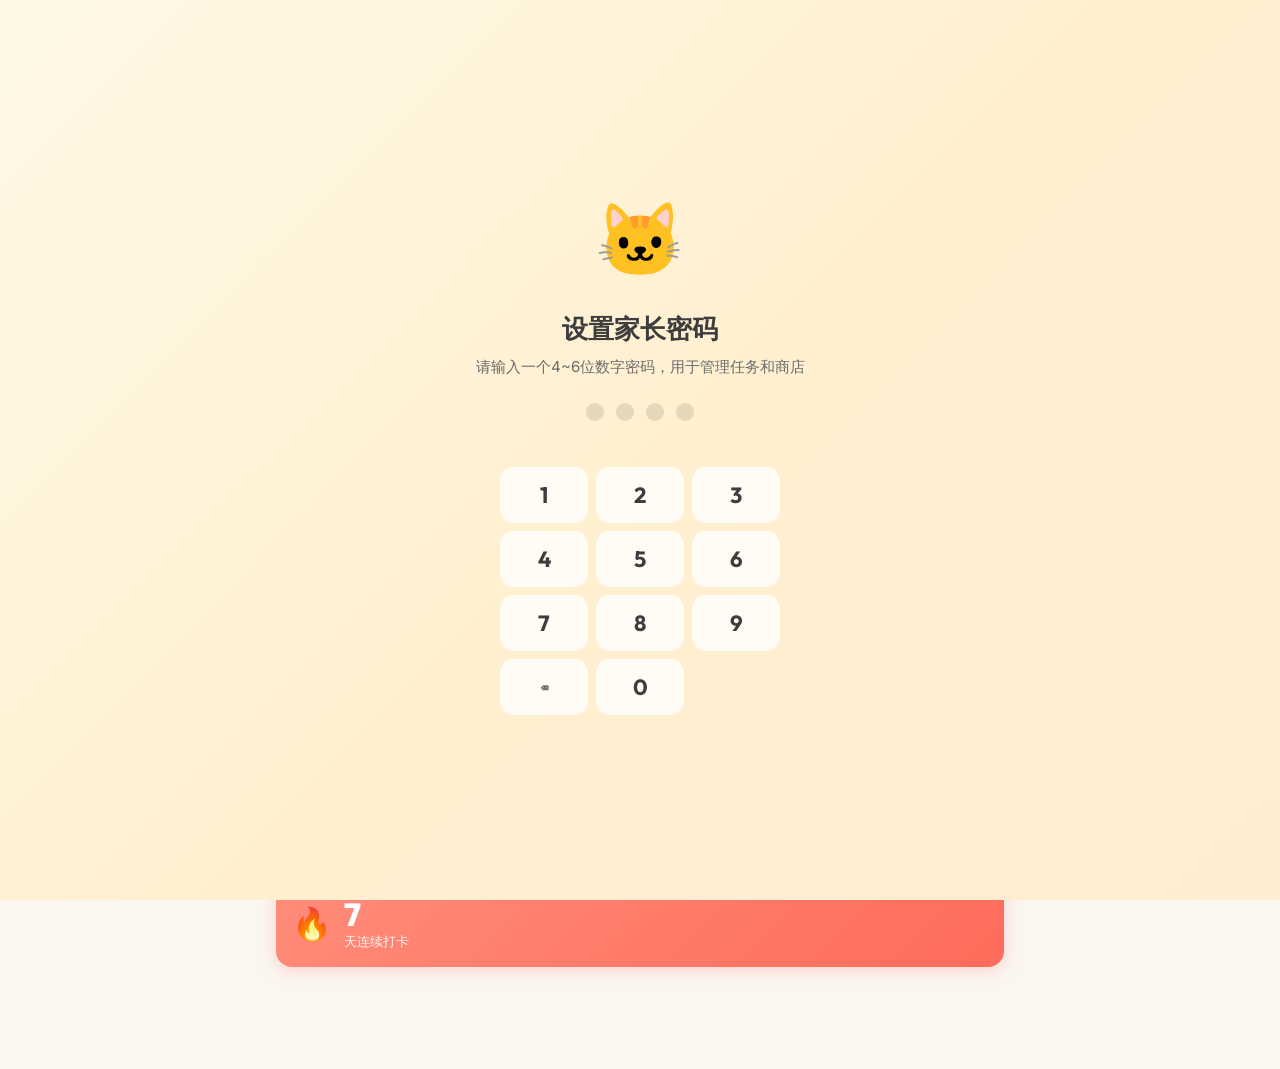
==== index.html @ 5268c083 "fix: toast hide via opacity/visibility + bump v2.1.1 + remove achievements section" ====
<!DOCTYPE html>
<html lang="zh-CN">
<head>
  <meta charset="UTF-8">
  <meta name="viewport" content="width=device-width, initial-scale=1.0, maximum-scale=1.0, user-scalable=no, viewport-fit=cover">
  <meta name="apple-mobile-web-app-capable" content="yes">
  <meta name="apple-mobile-web-app-status-bar-style" content="black-translucent">
  <meta name="apple-mobile-web-app-title" content="小宠打卡">
  <meta name="theme-color" content="#FFC857">
  <meta name="description" content="小朋友的电子宠物打卡养成APP">

  <!-- PWA -->
  <link rel="manifest" href="manifest.json">
  <link rel="apple-touch-icon" href="icon.svg">

  <!-- Fonts -->
  <link rel="preconnect" href="https://fonts.googleapis.com">
  <link href="https://fonts.googleapis.com/css2?family=Inter:wght@400;500;600;700&family=Outfit:wght@600;700;800&display=swap" rel="stylesheet">

  <link rel="stylesheet" href="styles.css?v=2.1.1">
  <title>小宠打卡 - 电子宠物养成</title>
</head>
<body>
<div id="app">

  <!-- 在线/离线状态指示器 -->
  <div id="online-indicator" class="online-indicator">🟢 在线</div>


  <!-- ===== Parent Mode Bar ===== -->
  <div class="parent-bar" id="parent-bar">
    🔒 家长模式 · 可编辑任务和商品
    <button class="exit-btn" onclick="exitParentMode()">退出</button>
  </div>

  <!-- ===== Home Page ===== -->
  <div class="page active" id="page-home">
    <div class="status-bar">
      <span class="status-time">9:41</span>
      <div class="icons">
        <svg viewBox="0 0 24 24" fill="currentColor"><path d="M12 21l-1.45-1.32C5.4 15.36 2 12.28 2 8.5 2 5.42 4.42 3 7.5 3c1.74 0 3.41.81 4.5 2.09C13.09 3.81 14.76 3 16.5 3 19.58 3 22 5.42 22 8.5c0 3.78-3.4 6.86-8.55 11.18L12 21z"/></svg>
        <svg viewBox="0 0 24 24" fill="currentColor"><path d="M1 9l2 2c4.97-4.97 13.03-4.97 18 0l2-2C16.93 2.93 7.08 2.93 1 9zm8 8l3 3 3-3c-1.65-1.66-4.34-1.66-6 0zm-4-4l2 2c2.76-2.76 7.24-2.76 10 0l2-2C15.14 9.14 8.87 9.14 5 13z"/></svg>
        <svg viewBox="0 0 24 24" fill="currentColor"><path d="M15.67 4H14V2h-4v2H8.33C7.6 4 7 4.6 7 5.33v15.33C7 21.4 7.6 22 8.33 22h7.33c.74 0 1.34-.6 1.34-1.33V5.33C17 4.6 16.4 4 15.67 4z"/></svg>
      </div>
    </div>

    <div class="pet-header">
      <div class="currency-group">
        <span class="badge badge-points">
          <svg viewBox="0 0 24 24" fill="currentColor"><path d="M12 2l2.4 7.4H22l-6.2 4.5 2.4 7.4L12 16.8l-6.2 4.5 2.4-7.4L2 9.4h7.6z"/></svg>
          <span id="home-points">120</span>
        </span>
        <span class="badge badge-coins">
          <svg viewBox="0 0 24 24" fill="currentColor"><circle cx="12" cy="12" r="9" stroke="currentColor" stroke-width="2" fill="none"/><text x="12" y="16" text-anchor="middle" font-size="12" font-weight="bold" fill="currentColor">G</text></svg>
          <span id="home-coins">320</span>
        </span>
      </div>
    </div>

    <div class="pet-scene" id="pet-scene">
      <!-- CSS Creature: Mint Green Spirit -->
      <div class="cat" id="cat">
        <div class="cat-body">
          <!-- Cast shadow on floor -->
          <div class="cat-cast-shadow"></div>
          <!-- Antennae with glowing tips -->
          <div class="antenna antenna-left"><div class="antenna-glow"></div></div>
          <div class="antenna antenna-right"><div class="antenna-glow"></div></div>
          <!-- Head group -->
          <div class="creature-head">
            <div class="creature-face">
              <div class="creature-eye eye-left">
                <div class="eye-iris"></div>
                <div class="eye-highlight eye-hl-1"></div>
                <div class="eye-highlight eye-hl-2"></div>
              </div>
              <div class="creature-eye eye-right">
                <div class="eye-iris"></div>
                <div class="eye-highlight eye-hl-1"></div>
                <div class="eye-highlight eye-hl-2"></div>
              </div>
              <div class="creature-blush blush-left"></div>
              <div class="creature-blush blush-right"></div>
              <div class="creature-mouth"></div>
            </div>
          </div>
          <!-- Body / torso -->
          <div class="creature-torso">
            <div class="creature-belly"></div>
          </div>
          <!-- Collar & Tag -->
          <div class="creature-collar">
            <div class="collar-tag">
              <div class="tag-heart">♥</div>
              <div class="tag-text">HAPPY</div>
            </div>
          </div>
          <!-- Arms -->
          <div class="creature-arm arm-left"></div>
          <div class="creature-arm arm-right"></div>
          <!-- Legs (short stubby) -->
          <div class="cat-leg leg-fl"></div>
          <div class="cat-leg leg-fr"></div>
          <div class="cat-leg leg-bl"></div>
          <div class="cat-leg leg-br"></div>
          <!-- Tail (small round) -->
          <div class="cat-tail">
            <div class="tail-round"></div>
          </div>
        </div>
      </div>
      <!-- Food particle for feeding animation -->
      <div class="food-particle" id="food-particle">🐟</div>
      <!-- Walk ground -->
      <div class="walk-ground" id="walk-ground">
        <div class="ground-line"></div>
      </div>
      <!-- Info -->
      <div class="pet-mood" id="pet-mood">心情不错~</div>
      <div class="pet-name" id="pet-name">小宠</div>
      <div class="pet-level" id="pet-level">Lv.5</div>
    </div>

    <div class="status-section">
      <div class="status-row">
        <div class="status-icon" style="background:#FFE4DF">🍖</div>
        <div class="status-info">
          <div class="status-label">饱腹度</div>
          <div class="status-bar-track"><div class="status-bar-fill" id="bar-hunger-fill" style="width:75%;background:#FF8C7A"></div></div>
        </div>
        <div class="status-percent" id="bar-hunger-percent">75%</div>
      </div>
      <div class="status-row">
        <div class="status-icon" style="background:#D9ECF7">🛁</div>
        <div class="status-info">
          <div class="status-label">清洁度</div>
          <div class="status-bar-track"><div class="status-bar-fill" id="bar-clean-fill" style="width:85%;background:#6BB6E0"></div></div>
        </div>
        <div class="status-percent" id="bar-clean-percent">85%</div>
      </div>
      <div class="status-row">
        <div class="status-icon" style="background:#FFF3D6">😊</div>
        <div class="status-info">
          <div class="status-label">心情值</div>
          <div class="status-bar-track"><div class="status-bar-fill" id="bar-mood-fill" style="width:80%;background:#FFC857"></div></div>
        </div>
        <div class="status-percent" id="bar-mood-percent">80%</div>
      </div>
      <div class="status-row">
        <div class="status-icon" style="background:#E0F0DA">⚡</div>
        <div class="status-info">
          <div class="status-label">活力值</div>
          <div class="status-bar-track"><div class="status-bar-fill" id="bar-energy-fill" style="width:70%;background:#7BB56A"></div></div>
        </div>
        <div class="status-percent" id="bar-energy-percent">70%</div>
      </div>
    </div>

    <div class="action-section">
      <button class="action-btn" onclick="feedPet()">
        <div class="action-icon" style="background:#FFE4DF">🍖</div>
        <div class="action-label">喂食</div>
        <div class="action-cost">🪙 10</div>
      </button>
      <button class="action-btn" onclick="bathPet()">
        <div class="action-icon" style="background:#D9ECF7">🛁</div>
        <div class="action-label">洗澡</div>
        <div class="action-cost">🪙 8</div>
      </button>
      <button class="action-btn" onclick="playPet()">
        <div class="action-icon" style="background:#FFF3D6">🎾</div>
        <div class="action-label">玩耍</div>
        <div class="action-cost">🪙 12</div>
      </button>
      <button class="action-btn" onclick="walkPet()">
        <div class="action-icon" style="background:#E0F0DA">🌳</div>
        <div class="action-label">出门</div>
        <div class="action-cost">🪙 15</div>
      </button>
    </div>

    <div class="card" onclick="switchTab('tasks')" style="cursor:pointer">
      <div class="card-row">
        <div class="card-icon" style="background:#FFF3D6">📋</div>
        <div class="card-body">
          <div class="card-title">今日任务</div>
          <div class="card-desc" id="home-task-desc">完成<span id="home-task-count">0/4</span> · <span id="home-task-points">+0 积分</span></div>
        </div>
        <div class="card-arrow">›</div>
      </div>
    </div>

    <div class="streak-card">
      <div class="streak-flame">🔥</div>
      <div>
        <div class="streak-num" id="streak-num">7</div>
        <div class="streak-label">天连续打卡</div>
      </div>
      <div class="streak-dots" id="streak-dots"></div>
    </div>
  </div>

  <!-- ===== Task Page ===== -->
  <div class="page" id="page-tasks">
    <div class="status-bar">
      <span class="status-time">9:41</span>
      <div class="icons">
        <svg viewBox="0 0 24 24" fill="currentColor"><path d="M12 21l-1.45-1.32C5.4 15.36 2 12.28 2 8.5 2 5.42 4.42 3 7.5 3c1.74 0 3.41.81 4.5 2.09C13.09 3.81 14.76 3 16.5 3 19.58 3 22 5.42 22 8.5c0 3.78-3.4 6.86-8.55 11.18L12 21z"/></svg>
        <svg viewBox="0 0 24 24" fill="currentColor"><path d="M1 9l2 2c4.97-4.97 13.03-4.97 18 0l2-2C16.93 2.93 7.08 2.93 1 9zm8 8l3 3 3-3c-1.65-1.66-4.34-1.66-6 0zm-4-4l2 2c2.76-2.76 7.24-2.76 10 0l2-2C15.14 9.14 8.87 9.14 5 13z"/></svg>
        <svg viewBox="0 0 24 24" fill="currentColor"><path d="M15.67 4H14V2h-4v2H8.33C7.6 4 7 4.6 7 5.33v15.33C7 21.4 7.6 22 8.33 22h7.33c.74 0 1.34-.6 1.34-1.33V5.33C17 4.6 16.4 4 15.67 4z"/></svg>
      </div>
    </div>

    <div class="page-header">
      <div class="page-title">今日任务</div>
      <span class="badge badge-points">
        <svg viewBox="0 0 24 24" fill="currentColor"><path d="M12 2l2.4 7.4H22l-6.2 4.5 2.4 7.4L12 16.8l-6.2 4.5 2.4-7.4L2 9.4h7.6z"/></svg>
        <span id="task-points">120</span>
      </span>
    </div>
    <div class="page-subtitle">完成任务获得积分和金币，积分可到商店兑换奖品，金币用于照顾宠物</div>

    <div class="task-list" id="task-list"></div>
    <button class="add-button" id="add-task-btn" style="display:none" onclick="openTaskEditor()">
      + 添加新任务
    </button>

    <div class="daily-summary">
      <div class="summary-row">
        <div class="summary-item">
          <div class="summary-num" id="summary-completed">0/4</div>
          <div class="summary-label">完成任务</div>
        </div>
        <div class="summary-item">
          <div class="summary-num" id="summary-points">0</div>
          <div class="summary-label">今日积分</div>
        </div>
        <div class="summary-item">
          <div class="summary-num" id="summary-coins">0</div>
          <div class="summary-label">今日金币</div>
        </div>
      </div>
      <div class="summary-tip">💡 每天完成任务，照顾小宠，还能去商店兑换奖品哦~</div>
    </div>
  </div>

  <!-- ===== Shop Page ===== -->
  <div class="page" id="page-shop">
    <div class="status-bar">
      <span class="status-time">9:41</span>
      <div class="icons">
        <svg viewBox="0 0 24 24" fill="currentColor"><path d="M12 21l-1.45-1.32C5.4 15.36 2 12.28 2 8.5 2 5.42 4.42 3 7.5 3c1.74 0 3.41.81 4.5 2.09C13.09 3.81 14.76 3 16.5 3 19.58 3 22 5.42 22 8.5c0 3.78-3.4 6.86-8.55 11.18L12 21z"/></svg>
        <svg viewBox="0 0 24 24" fill="currentColor"><path d="M1 9l2 2c4.97-4.97 13.03-4.97 18 0l2-2C16.93 2.93 7.08 2.93 1 9zm8 8l3 3 3-3c-1.65-1.66-4.34-1.66-6 0zm-4-4l2 2c2.76-2.76 7.24-2.76 10 0l2-2C15.14 9.14 8.87 9.14 5 13z"/></svg>
        <svg viewBox="0 0 24 24" fill="currentColor"><path d="M15.67 4H14V2h-4v2H8.33C7.6 4 7 4.6 7 5.33v15.33C7 21.4 7.6 22 8.33 22h7.33c.74 0 1.34-.6 1.34-1.33V5.33C17 4.6 16.4 4 15.67 4z"/></svg>
      </div>
    </div>

    <div class="page-header">
      <div class="page-title">积分商店</div>
      <span class="badge badge-points">
        <svg viewBox="0 0 24 24" fill="currentColor"><path d="M12 2l2.4 7.4H22l-6.2 4.5 2.4 7.4L12 16.8l-6.2 4.5 2.4-7.4L2 9.4h7.6z"/></svg>
        <span id="shop-points">120</span>
      </span>
    </div>

    <div class="category-tabs" id="category-tabs">
      <button class="cat-tab active" onclick="filterCategory('全部')">全部</button>
      <button class="cat-tab" onclick="filterCategory('玩具')">玩具</button>
      <button class="cat-tab" onclick="filterCategory('学习')">学习</button>
      <button class="cat-tab" onclick="filterCategory('零食')">零食</button>
      <button class="cat-tab" onclick="filterCategory('体验券')">体验券</button>
    </div>

    <div class="product-grid" id="product-grid"></div>
    <button class="add-button" id="add-product-btn" style="display:none" onclick="openProductEditor()">
      + 上架新商品
    </button>

    <div class="shop-tip">💡 兑换后请找爸爸妈妈核销哦~</div>
  </div>

  <!-- ===== Profile Page ===== -->
  <div class="page" id="page-profile">
    <div class="status-bar">
      <span class="status-time">9:41</span>
      <div class="icons">
        <svg viewBox="0 0 24 24" fill="currentColor"><path d="M12 21l-1.45-1.32C5.4 15.36 2 12.28 2 8.5 2 5.42 4.42 3 7.5 3c1.74 0 3.41.81 4.5 2.09C13.09 3.81 14.76 3 16.5 3 19.58 3 22 5.42 22 8.5c0 3.78-3.4 6.86-8.55 11.18L12 21z"/></svg>
        <svg viewBox="0 0 24 24" fill="currentColor"><path d="M1 9l2 2c4.97-4.97 13.03-4.97 18 0l2-2C16.93 2.93 7.08 2.93 1 9zm8 8l3 3 3-3c-1.65-1.66-4.34-1.66-6 0zm-4-4l2 2c2.76-2.76 7.24-2.76 10 0l2-2C15.14 9.14 8.87 9.14 5 13z"/></svg>
        <svg viewBox="0 0 24 24" fill="currentColor"><path d="M15.67 4H14V2h-4v2H8.33C7.6 4 7 4.6 7 5.33v15.33C7 21.4 7.6 22 8.33 22h7.33c.74 0 1.34-.6 1.34-1.33V5.33C17 4.6 16.4 4 15.67 4z"/></svg>
      </div>
    </div>

    <div class="profile-card">
      <div class="profile-avatar" id="profile-avatar" onclick="triggerAvatarUpload()" title="点击上传头像">
        <img id="profile-avatar-img" class="profile-avatar-img" alt="头像">
        <span class="profile-avatar-emoji" id="profile-avatar-emoji">👦</span>
      </div>
      <div>
        <div class="profile-name" id="profile-name">小图</div>
        <div class="profile-level" id="profile-level">Lv.5 宠物达人</div>
        <div class="xp-progress">
          <div class="xp-progress-bar" id="xp-progress-bar"></div>
        </div>
        <div class="xp-progress-text" id="xp-progress-text">0 / 100 XP</div>
      </div>
      <button class="profile-edit" onclick="openProfileEditor()">编辑</button>
    </div>
    <input type="file" id="avatar-file" accept="image/*" style="display:none" onchange="handleAvatarFile(this)">

    <div class="stats-row">
      <div class="stat-item">
        <div class="stat-num" id="stat-tasks">42</div>
        <div class="stat-label">累计任务</div>
      </div>
      <div class="stat-item">
        <div class="stat-num" id="stat-points">320</div>
        <div class="stat-label">累计积分</div>
      </div>
      <div class="stat-item">
        <div class="stat-num" id="stat-coins">180</div>
        <div class="stat-label">累计金币</div>
      </div>
      <div class="stat-item">
        <div class="stat-num" id="stat-xp">0</div>
        <div class="stat-label">经验值</div>
      </div>
    </div>

    <div class="section-title">兑换记录</div>
    <div id="history-list"></div>

    <div class="section-title" style="display:flex;align-items:center;justify-content:space-between">
      <span>待核销商品</span>
      <span class="pending-badge" id="pending-count-badge">0</span>
    </div>
    <div class="pending-section" id="pending-section">
      <div class="pending-header" onclick="togglePendingList()">
        <div class="pending-header-text">
          <span>🎫</span>
          <span class="pending-count" id="pending-count-text">0件待核销商品</span>
        </div>
        <span style="font-size:14px;color:var(--text-light)" id="pending-arrow">›</span>
      </div>
      <div class="pending-list" id="pending-list"></div>
    </div>
    <div style="margin-bottom:16px"></div>

    <div class="section-title">设置</div>
    <div class="settings-card">
      <div class="setting-item">
        <div class="setting-icon" style="background:#FFF3D6">⏰</div>
        <div class="setting-label">每日提醒</div>
        <div class="setting-value">18:00</div>
      </div>
      <div class="setting-item" onclick="toggleParentMode()">
        <div class="setting-icon" style="background:#E0F0DA">👨‍👩‍👧</div>
        <div class="setting-label">家长模式</div>
        <div class="setting-value" id="parent-mode-text">未开启</div>
        <div class="parent-toggle" id="parent-toggle"></div>
      </div>
      <div class="setting-item">
        <div class="setting-icon" style="background:#D9ECF7">ℹ️</div>
        <div class="setting-label">关于</div>
        <div class="setting-value" id="app-version">v2.1.0</div>
      </div>
      <div class="setting-item">
        <div class="setting-icon" style="background:#E0F0DA">💾</div>
        <div class="setting-label">数据备份</div>
        <div style="display:flex;gap:8px">
          <button class="mini-btn" onclick="exportBackup()">导出</button>
          <button class="mini-btn" onclick="document.getElementById('backup-file').click()">导入</button>
        </div>
      </div>
      <div class="setting-item">
        <div class="setting-icon" style="background:#FCE4E4">♻️</div>
        <div class="setting-label">恢复出厂设置</div>
        <button class="mini-btn" style="background:#FFE3E0;color:#D63A2F" onclick="resetAllData()">重置</button>
      </div>
      <input type="file" id="backup-file" accept="application/json" style="display:none" onchange="handleBackupFile(this)">
    </div>
  </div>

  <!-- ===== Bottom Tab Bar ===== -->
  <div class="tab-bar">
    <button class="tab-item active" data-tab="home">
      <span class="tab-icon">🏠</span>
      <span class="tab-label">首页</span>
    </button>
    <button class="tab-item" data-tab="tasks">
      <span class="tab-icon">📋</span>
      <span class="tab-label">任务</span>
    </button>
    <button class="tab-item" data-tab="shop">
      <span class="tab-icon">🎁</span>
      <span class="tab-label">商店</span>
    </button>
    <button class="tab-item" data-tab="profile">
      <span class="tab-icon">👤</span>
      <span class="tab-label">我的</span>
    </button>
  </div>

</div>

<!-- ===== Task Complete Popup ===== -->
<div class="popup-overlay" id="task-popup">
  <div class="popup-card">
    <div class="popup-icon">🎉</div>
    <div class="popup-title">打卡成功！</div>
    <div class="popup-desc">太棒了，继续加油~</div>
    <div class="popup-rewards">
      <div class="popup-reward">
        <div class="popup-reward-num" style="color:#6BB6E0" id="popup-task-points">+10</div>
        <div class="popup-reward-label">积分</div>
      </div>
      <div class="popup-reward">
        <div class="popup-reward-num" style="color:#E6A82E" id="popup-task-coins">+5</div>
        <div class="popup-reward-label">金币</div>
      </div>
    </div>
    <button class="popup-btn" onclick="closePopup('task-popup')">太棒了！</button>
  </div>
</div>

<!-- ===== Exchange Success Popup ===== -->
<div class="popup-overlay" id="exchange-popup">
  <div class="popup-card">
    <div class="popup-icon">🎁</div>
    <div class="popup-title">兑换成功！</div>
    <div class="popup-desc"><span id="popup-ex-name">小汽车玩具</span></div>
    <div class="popup-qr">
      <canvas id="qr-canvas"></canvas>
    </div>
    <div class="popup-code" id="popup-ex-code">EX2026080401</div>
    <div class="popup-desc">请找爸爸妈妈核销哦~</div>
    <button class="popup-btn" onclick="closePopup('exchange-popup')">知道了</button>
  </div>
</div>

<!-- ===== Password Popup ===== -->
<div class="popup-overlay password-popup" id="password-popup">
  <div class="popup-card">
    <div class="popup-title">🔒 家长验证</div>
    <div class="popup-desc">请输入密码进入家长模式</div>
    <div class="password-dots" id="password-dots">
      <div class="password-dot"></div>
      <div class="password-dot"></div>
      <div class="password-dot"></div>
      <div class="password-dot"></div>
    </div>
    <div class="password-keypad" id="password-keypad">
      <button class="keypad-btn" onclick="inputPassword('1')">1</button>
      <button class="keypad-btn" onclick="inputPassword('2')">2</button>
      <button class="keypad-btn" onclick="inputPassword('3')">3</button>
      <button class="keypad-btn" onclick="inputPassword('4')">4</button>
      <button class="keypad-btn" onclick="inputPassword('5')">5</button>
      <button class="keypad-btn" onclick="inputPassword('6')">6</button>
      <button class="keypad-btn" onclick="inputPassword('7')">7</button>
      <button class="keypad-btn" onclick="inputPassword('8')">8</button>
      <button class="keypad-btn" onclick="inputPassword('9')">9</button>
      <button class="keypad-btn delete" onclick="inputPassword('delete')">⌫</button>
      <button class="keypad-btn zero" onclick="inputPassword('0')">0</button>
      <button class="keypad-btn" style="visibility:hidden">-</button>
    </div>
    <div class="password-actions">
      <button class="popup-btn cancel-btn" onclick="closePopup('password-popup')">取消</button>
    </div>
  </div>
</div>

<!-- ===== Task Edit Popup ===== -->
<div class="popup-overlay edit-popup" id="task-edit-popup">
  <div class="popup-card">
    <div class="popup-title" id="task-edit-title">编辑任务</div>
    <div class="form-group">
      <label class="form-label">选择图标</label>
      <div class="emoji-grid" id="task-emoji-grid"></div>
    </div>
    <div class="form-group">
      <label class="form-label">任务名称 <span class="hint"></span></label>
      <input class="form-input" id="task-name-input" placeholder="例如：完成数学作业">
    </div>
    <div class="form-row">
      <div class="form-group">
        <label class="form-label">积分奖励 ⭐</label>
        <input class="form-input" id="task-points-input" type="number" min="1" value="10" placeholder="积分">
      </div>
      <div class="form-group">
        <label class="form-label">金币奖励 🪙</label>
        <input class="form-input" id="task-coins-input" type="number" min="0" value="5" placeholder="金币">
      </div>
    </div>
    <div class="edit-actions">
      <button class="popup-btn delete-btn" id="task-delete-btn" style="display:none" onclick="deleteTask()">删除任务</button>
      <button class="popup-btn save-btn" onclick="saveTask()">保存</button>
      <button class="popup-btn cancel-btn" onclick="closePopup('task-edit-popup')">取消</button>
    </div>
  </div>
</div>

<!-- ===== Product Edit Popup ===== -->
<div class="popup-overlay edit-popup" id="product-edit-popup">
  <div class="popup-card">
    <div class="popup-title" id="product-edit-title">编辑商品</div>
    <div class="form-group">
      <label class="form-label">商品图标</label>
      <div class="emoji-grid" id="product-emoji-grid"></div>
    </div>
    <div class="form-group">
      <label class="form-label">商品名称</label>
      <input class="form-input" id="product-name-input" placeholder="例如：小汽车玩具">
    </div>
    <div class="form-row">
      <div class="form-group">
        <label class="form-label">兑换积分 ⭐</label>
        <input class="form-input" id="product-price-input" type="number" min="1" value="50" placeholder="积分">
      </div>
      <div class="form-group">
        <label class="form-label">库存数量 📦</label>
        <input class="form-input" id="product-stock-input" type="number" min="0" value="5" placeholder="库存">
      </div>
    </div>
    <div class="form-group">
      <label class="form-label">商品分类</label>
      <select class="form-select" id="product-category-input">
        <option value="玩具">玩具</option>
        <option value="学习">学习</option>
        <option value="零食">零食</option>
        <option value="体验券">体验券</option>
      </select>
    </div>
    <div class="edit-actions">
      <button class="popup-btn delete-btn" id="product-delete-btn" style="display:none" onclick="deleteProduct()">删除商品</button>
      <button class="popup-btn save-btn" onclick="saveProduct()">保存</button>
      <button class="popup-btn cancel-btn" onclick="closePopup('product-edit-popup')">取消</button>
    </div>
  </div>
</div>

<!-- ===== Profile Edit Popup ===== -->
<div class="popup-overlay edit-popup" id="profile-edit-popup">
  <div class="popup-card">
    <div class="popup-title">编辑资料</div>
    <div class="profile-edit-avatar">
      <div class="profile-avatar-large" id="profile-avatar-large" onclick="triggerAvatarUpload()" title="点击上传头像">
        <img id="profile-edit-avatar-img" class="profile-avatar-img-large" alt="头像">
        <span class="profile-avatar-emoji" id="profile-edit-avatar-emoji">👦</span>
      </div>
      <button class="mini-btn" type="button" onclick="triggerAvatarUpload()">📷 上传头像</button>
    </div>
    <div class="form-group">
      <label class="form-label">昵称</label>
      <input class="form-input" id="profile-name-input" placeholder="请输入昵称" maxlength="12">
    </div>
    <div class="edit-actions">
      <button class="popup-btn save-btn" onclick="saveProfile()">保存</button>
      <button class="popup-btn cancel-btn" onclick="closePopup('profile-edit-popup')">取消</button>
    </div>
  </div>
</div>

<!-- ===== First-Time Setup Screen ===== -->
<div class="setup-screen" id="setup-screen">
  <div class="setup-card" id="setup-card">
    <div class="setup-mascot">🐱</div>
    <div class="setup-title" id="setup-title">欢迎来到小宠打卡！</div>
    <div class="setup-desc" id="setup-desc">请先设置家长密码，用于管理任务和商店</div>
    <div class="password-dots" id="setup-dots">
      <div class="password-dot"></div>
      <div class="password-dot"></div>
      <div class="password-dot"></div>
      <div class="password-dot"></div>
    </div>
    <div class="setup-error" id="setup-error"></div>
    <div class="password-keypad" id="setup-keypad">
      <button class="keypad-btn" onclick="setupInput('1')">1</button>
      <button class="keypad-btn" onclick="setupInput('2')">2</button>
      <button class="keypad-btn" onclick="setupInput('3')">3</button>
      <button class="keypad-btn" onclick="setupInput('4')">4</button>
      <button class="keypad-btn" onclick="setupInput('5')">5</button>
      <button class="keypad-btn" onclick="setupInput('6')">6</button>
      <button class="keypad-btn" onclick="setupInput('7')">7</button>
      <button class="keypad-btn" onclick="setupInput('8')">8</button>
      <button class="keypad-btn" onclick="setupInput('9')">9</button>
      <button class="keypad-btn delete" onclick="setupInput('delete')">⌫</button>
      <button class="keypad-btn zero" onclick="setupInput('0')">0</button>
      <button class="keypad-btn" style="visibility:hidden">-</button>
    </div>
  </div>
</div>

<!-- ===== Toast ===== -->
<div class="toast" id="toast"></div>

<!-- ===== Level Up Popup ===== -->
<div class="popup-overlay" id="levelup-popup">
  <div class="popup-card">
    <div class="popup-icon">🎉</div>
    <div class="popup-title">升级啦！</div>
    <div class="popup-levelup">
      <span class="levelup-old" id="levelup-old">Lv.1</span>
      <span class="levelup-arrow">→</span>
      <span class="levelup-new" id="levelup-new">Lv.2</span>
    </div>
    <div class="popup-desc" id="levelup-title">宠物升到了 Lv.2，解锁新外观！</div>
    <button class="popup-btn" onclick="closePopup('levelup-popup')">太棒了！</button>
  </div>
</div>

<!-- ===== Confetti Canvas ===== -->
<canvas id="confetti-canvas" class="confetti-canvas"></canvas>

<script src="app.js?v=2.1.1"></script>
</body>
</html>
---- styles.css ----
/* ===== Design Tokens ===== */
:root {
  --bg: #FAF6F0;
  --bg-card: #FFFFFF;
  --bg-soft: #FFF8EE;
  --yellow: #FFC857;
  --yellow-soft: #FFF3D6;
  --yellow-dark: #E6A82E;
  --coral: #FF8C7A;
  --coral-soft: #FFE4DF;
  --blue: #6BB6E0;
  --blue-soft: #D9ECF7;
  --green: #7BB56A;
  --green-soft: #E0F0DA;
  --purple: #B8A4F0;
  --purple-soft: #ECE5FB;
  --text: #3D3D3D;
  --text-mid: #6B6B6B;
  --text-light: #A0A0A0;
  --text-white: #FFFFFF;
  --border: #F0EBE3;
  --shadow-sm: 0 2px 8px rgba(0,0,0,0.06);
  --shadow-md: 0 4px 16px rgba(0,0,0,0.08);
  --shadow-lg: 0 8px 32px rgba(0,0,0,0.12);
  --radius-sm: 12px;
  --radius-md: 16px;
  --radius-lg: 24px;
  --radius-xl: 32px;
  --tab-h: 70px;
  --safe-top: env(safe-area-inset-top, 0px);
  --safe-bottom: env(safe-area-inset-bottom, 0px);
}

/* ===== Reset ===== */
* { margin: 0; padding: 0; box-sizing: border-box; }
html { -webkit-text-size-adjust: 100%; }
body {
  font-family: 'Inter', -apple-system, BlinkMacSystemFont, 'Segoe UI', sans-serif;
  background: var(--bg);
  color: var(--text);
  line-height: 1.5;
  overflow-x: hidden;
  -webkit-tap-highlight-color: transparent;
  user-select: none;
  -webkit-user-select: none;
}

/* ===== App Container ===== */
#app {
  max-width: 768px;
  margin: 0 auto;
  min-height: 100vh;
  min-height: 100dvh;
  display: flex;
  flex-direction: column;
  position: relative;
  background: var(--bg);
}

/* ===== Status Bar ===== */
.status-bar {
  height: 44px;
  height: calc(44px + var(--safe-top));
  padding-top: var(--safe-top);
  display: flex;
  align-items: center;
  justify-content: space-between;
  padding-left: 20px;
  padding-right: 20px;
  font-size: 15px;
  font-weight: 600;
  color: var(--text);
  flex-shrink: 0;
  z-index: 10;
}
.status-bar .time { font-variant-numeric: tabular-nums; }
.status-bar .icons { display: flex; gap: 6px; align-items: center; }
.status-bar .icons svg { width: 16px; height: 16px; }

/* ===== Pages ===== */
.page {
  display: none;
  flex: 1;
  overflow-y: auto;
  overflow-x: hidden;
  -webkit-overflow-scrolling: touch;
  padding: 8px 20px 20px;
  padding-bottom: calc(var(--tab-h) + 20px + var(--safe-bottom));
}
.page.active { display: block; }

/* ===== Page Header ===== */
.page-header {
  display: flex;
  align-items: center;
  justify-content: space-between;
  margin-bottom: 16px;
  margin-top: 4px;
}
.page-title {
  font-family: 'Outfit', 'Inter', sans-serif;
  font-size: 28px;
  font-weight: 700;
  color: var(--text);
  letter-spacing: -0.5px;
}
.page-subtitle {
  font-size: 14px;
  color: var(--text-mid);
  margin-bottom: 20px;
  line-height: 1.6;
}

/* ===== Currency Badges ===== */
.badge {
  display: inline-flex;
  align-items: center;
  gap: 6px;
  padding: 6px 14px;
  border-radius: 20px;
  font-size: 15px;
  font-weight: 700;
  font-variant-numeric: tabular-nums;
}
.badge-points {
  background: var(--blue-soft);
  color: #2D7BAA;
}
.badge-coins {
  background: var(--yellow-soft);
  color: var(--yellow-dark);
}
.badge svg { width: 16px; height: 16px; }

/* ===== Pet Home ===== */
.pet-header {
  display: flex;
  align-items: center;
  justify-content: space-between;
  margin-bottom: 8px;
}
.currency-group { display: flex; gap: 8px; }

/* ===== Pet Scene & CSS Creature ===== */
/* 🎨 改宠物颜色只改这里（薄荷绿精灵 / 眼睛 / 项圈） */
:root {
  --body-light:  #E0F5EC;   /* 高光（最亮处/肚皮中心） */
  --body-base:   #B8E6D5;   /* 主体薄荷绿 */
  --body-mid:    #9DD9C0;   /* 中间调 */
  --body-shadow: #82BCAB;   /* 阴影绿 */
  --body-deep:   #68A996;   /* 深色描边/最暗 */
  --eye-brown:   #6B4423;   /* 眼睛棕色虹膜 */
  --eye-dark:    #3D2512;   /* 瞳孔深棕 */
  --blush-pink:  rgba(255,160,160,0.55);  /* 腮红 */
  --antenna-glow:#FFE066;   /* 角尖发光黄 */
  --collar-pink: #F5B7B7;   /* 项圈粉色 */
  --tag-bg:      #C8E8F8;   /* 挂牌底色 */
  --tag-text:    #4A90B8;   /* 挂牌文字 */
}

.pet-scene {
  position: relative;
  display: flex;
  flex-direction: column;
  align-items: center;
  padding: 30px 0 8px;
  min-height: 320px;
  overflow: hidden;
  perspective: 900px;
}

/* Cat container — positionable for walking / turning (keep .cat for JS compat) */
.cat {
  position: relative;
  width: 190px;
  height: 230px;
  transition: transform 0.5s cubic-bezier(0.34, 1.56, 0.64, 1);
  z-index: 5;
  transform-style: preserve-3d;
}

.cat-body {
  position: relative;
  width: 100%;
  height: 100%;
  animation: creatureBreathing 4s ease-in-out infinite;
}

/* Cast shadow on floor */
.cat-cast-shadow {
  position: absolute;
  bottom: -8px;
  left: 50%;
  transform: translateX(-50%);
  width: 140px;
  height: 22px;
  background: radial-gradient(ellipse at center, rgba(100,160,140,0.28), rgba(100,160,140,0) 70%);
  border-radius: 50%;
  z-index: 0;
  filter: blur(1px);
}

/* ========== Antennae (glowing tips) ========== */
.antenna {
  position: absolute;
  top: -4px;
  width: 10px;
  height: 32px;
  background: linear-gradient(180deg, var(--body-base) 0%, var(--body-mid) 60%, var(--body-shadow) 100%);
  border-radius: 6px 6px 50% 50%;
  z-index: 12;
}
.antenna-left { left: 58px; transform: rotate(-18deg); }
.antenna-right { right: 58px; transform: rotate(18deg); }

/* Glowing bulb tip */
.antenna-glow {
  position: absolute;
  top: -7px;
  left: 50%;
  transform: translateX(-50%);
  width: 16px;
  height: 16px;
  background: radial-gradient(circle at 40% 35%, #FFFACD, var(--antenna-glow));
  border-radius: 50%;
  box-shadow:
    0 0 10px 3px rgba(255,224,102,0.65),
    0 0 20px 6px rgba(255,224,102,0.30),
    inset 2px 2px 4px rgba(255,255,255,0.7);
  animation: antennaPulse 2.5s ease-in-out infinite;
}

@keyframes antennaPulse {
  0%, 100% { box-shadow: 0 0 10px 3px rgba(255,224,102,0.65), 0 0 20px 6px rgba(255,224,102,0.30), inset 2px 2px 4px rgba(255,255,255,0.7); }
  50% { box-shadow: 0 0 14px 5px rgba(255,224,102,0.80), 0 0 28px 10px rgba(255,224,102,0.40), inset 2px 2px 4px rgba(255,255,255,0.85); }
}

/* ========== Creature Head ========== */
.creature-head {
  position: absolute;
  top: 18px;
  left: 50%;
  transform: translateX(-50%);
  width: 120px;
  height: 118px;
  z-index: 10;
  animation: headBob 5s ease-in-out infinite;
}

.creature-face {
  position: relative;
  width: 100%;
  height: 100%;
  background: radial-gradient(circle at 38% 32%, var(--body-light) 0%, var(--body-base) 42%, var(--body-mid) 72%, var(--body-shadow) 100%);
  border-radius: 52% 52% 46% 46%;
  box-shadow:
    inset -8px -10px 20px rgba(104,169,150,0.35),
    inset 6px 6px 14px rgba(255,255,255,0.60),
    0 8px 24px rgba(104,169,150,0.20);
}

/* ========== Big Anime Eyes ========== */
.creature-eye {
  position: absolute;
  top: 36px;
  width: 32px;
  height: 36px;
  background: linear-gradient(180deg, #fff 0%, #F4F4F4 100%);
  border-radius: 50%;
  overflow: hidden;
  z-index: 4;
  animation: blink 4.5s infinite;
  box-shadow: inset 0 2px 5px rgba(0,0,0,0.08), 0 1px 3px rgba(0,0,0,0.06);
}
.eye-left { left: 22px; }
.eye-right { right: 22px; }

.eye-iris {
  position: absolute;
  bottom: 2px;
  left: 50%;
  transform: translateX(-50%);
  width: 26px;
  height: 27px;
  background: radial-gradient(circle at 38% 32%, #8B5E3C, var(--eye-brown) 55%, var(--eye-dark) 100%);
  border-radius: 50%;
}
.eye-iris::after {
  content: '';
  position: absolute;
  bottom: 3px;
  left: 50%;
  transform: translateX(-50%);
  width: 11px;
  height: 13px;
  background: radial-gradient(circle at 45% 35%, #1a0e06, var(--eye-dark));
  border-radius: 50%;
}

/* Eye highlights — give it that "alive" anime look */
.eye-highlight {
  position: absolute;
  background: white;
  border-radius: 50%;
}
.eye-hl-1 {
  top: 5px;
  left: 7px;
  width: 10px;
  height: 10px;
  box-shadow: 0 0 3px rgba(255,255,255,0.8);
}
.eye-hl-2 {
  top: 15px;
  right: 6px;
  width: 5px;
  height: 5px;
  opacity: 0.75;
}

/* Blush */
.creature-blush {
  position: absolute;
  top: 66px;
  width: 20px;
  height: 12px;
  background: radial-gradient(circle, var(--blush-pink), transparent 70%);
  border-radius: 50%;
  filter: blur(1.5px);
  z-index: 5;
}
.blush-left { left: 14px; }
.blush-right { right: 14px; }

/* Mouth — small happy smile */
.creature-mouth {
  position: absolute;
  bottom: 24px;
  left: 50%;
  transform: translateX(-50%);
  width: 18px;
  height: 10px;
  border-bottom: 3px solid #D49A8A;
  border-radius: 0 0 50% 50%;
  z-index: 5;
}

/* Open mouth for eating */
.cat-mouth-open {
  position: absolute;
  bottom: 18px;
  left: 50%;
  transform: translateX(-50%) scale(0);
  width: 16px;
  height: 13px;
  background: radial-gradient(circle at 50% 30%, #FF9A8A, #FF7060);
  border-radius: 0 0 50% 50%;
  box-shadow: inset 0 -2px 3px rgba(0,0,0,0.15);
  transition: transform 0.2s ease;
  z-index: 6;
}

/* ========== Creature Torso (chubby body) ========== */
.creature-torso {
  position: absolute;
  top: 110px;
  left: 50%;
  transform: translateX(-50%);
  width: 108px;
  height: 82px;
  background: radial-gradient(ellipse at 42% 22%, var(--body-light), var(--body-base) 48%, var(--body-mid) 78%, var(--body-shadow) 100%);
  border-radius: 52% 52% 48% 48%;
  box-shadow:
    inset -10px -12px 22px rgba(104,169,150,0.30),
    inset 6px 5px 16px rgba(255,255,255,0.50),
    0 8px 20px rgba(104,169,150,0.18);
  z-index: 4;
}
.creature-belly {
  position: absolute;
  bottom: 8px;
  left: 50%;
  transform: translateX(-50%);
  width: 64px;
  height: 42px;
  background: radial-gradient(ellipse at 50% 28%, #fff, var(--body-light));
  border-radius: 50%;
  box-shadow: inset 0 -3px 6px rgba(0,0,0,0.03);
}

/* ========== Collar & HAPPY Tag ========== */
.creature-collar {
  position: absolute;
  top: 106px;
  left: 50%;
  transform: translateX(-50%);
  width: 72px;
  height: 12px;
  background: linear-gradient(180deg, #FFC8C8, var(--collar-pink), #E89898);
  border-radius: 8px;
  z-index: 11;
  box-shadow: 0 2px 5px rgba(180,120,120,0.25);
}

.collar-tag {
  position: absolute;
  top: 14px;
  left: 50%;
  transform: translateX(-50%);
  width: 44px;
  height: 36px;
  background: linear-gradient(135deg, #fff, var(--tag-bg));
  border-radius: 8px;
  display: flex;
  flex-direction: column;
  align-items: center;
  justify-content: center;
  box-shadow: 0 3px 8px rgba(0,0,0,0.10), inset 0 1px 2px rgba(255,255,255,0.8);
  gap: 1px;
}
.tag-heart {
  font-size: 10px;
  color: #E86B6B;
  line-height: 1;
}
.tag-text {
  font-size: 7px;
  font-weight: 800;
  letter-spacing: 0.5px;
  color: var(--tag-text);
  font-family: 'Outfit', sans-serif;
}

/* ========== Arms (short stubby, raised slightly) ========== */
.creature-arm {
  position: absolute;
  top: 128px;
  width: 22px;
  height: 34px;
  background: linear-gradient(180deg, var(--body-base), var(--body-mid));
  border-radius: 40% 40% 50% 50%;
  z-index: 5;
  box-shadow: inset -2px 0 4px rgba(104,169,150,0.15), inset 2px 0 4px rgba(255,255,255,0.25);
}
.arm-left {
  left: 28px;
  transform: rotate(18deg);
}
.arm-right {
  right: 28px;
  transform: rotate(-18deg);
}

/* ========== Legs (short stubby, natural stance) ========== */
.cat-leg {
  position: absolute;
  top: 172px;
  width: 26px;
  height: 36px;
  background: linear-gradient(180deg, var(--body-base) 0%, var(--body-mid) 60%, var(--body-shadow) 100%);
  border-radius: 48% 48% 50% 50% / 30% 30% 70% 70%;
  transform-origin: top center;
  box-shadow:
    inset -3px 0 5px rgba(0,0,0,0.10),
    inset 2px 0 4px rgba(255,255,255,0.28);
  z-index: 6;
}
.cat-leg::after {
  content: '';
  position: absolute;
  bottom: -2px;
  left: 50%;
  transform: translateX(-50%);
  width: 29px;
  height: 14px;
  background: radial-gradient(ellipse at 50% 28%, #fff, var(--body-light));
  border-radius: 50%;
  box-shadow: 0 2px 4px rgba(0,0,0,0.05);
}

/* Front legs closer together, slight outward angle */
.leg-fl { left: 62px; transform: rotate(5deg); }
.leg-fr { left: 102px; transform: rotate(-5deg); }

/* Back legs wider apart, behind body */
.leg-bl { left: 24px; width: 24px; height: 33px; z-index: 3; transform: rotate(-6deg); }
.leg-br { left: 144px; width: 24px; height: 33px; z-index: 3; transform: rotate(6deg); }

/* Back leg haunches */
.leg-bl::before,
.leg-br::before {
  content: '';
  position: absolute;
  top: -12px;
  left: 50%;
  transform: translateX(-50%);
  width: 38px;
  height: 30px;
  background: radial-gradient(circle at 50% 38%, var(--body-light) 0%, var(--body-base) 55%, var(--body-shadow) 100%);
  border-radius: 52% 52% 46% 46%;
  box-shadow:
    inset -4px -5px 8px rgba(104,169,150,0.22),
    0 2px 5px rgba(0,0,0,0.06);
  z-index: -1;
}

/* ========== Tail (small round nub) ========== */
.cat-tail {
  position: absolute;
  top: 148px;
  left: 138px;
  width: 36px;
  height: 36px;
  z-index: 2;
  animation: tailWag 3s ease-in-out infinite;
  transform-origin: 0 50%;
}
.tail-round {
  width: 100%;
  height: 100%;
  background: radial-gradient(circle at 40% 35%, var(--body-light), var(--body-base) 55%, var(--body-shadow) 100%);
  border-radius: 50%;
  box-shadow: 0 2px 5px rgba(104,169,150,0.15), inset -3px -3px 8px rgba(104,169,150,0.20);
}

@keyframes tailWag {
  0%, 100% { transform: rotate(-10deg); }
  50% { transform: rotate(10deg); }
}

/* ========== Idle liveliness ========== */
@keyframes creatureBreathing {
  0%, 100% { transform: scaleY(1) translateY(0); }
  50% { transform: scaleY(1.025) translateY(-1px); }
}
@keyframes headBob {
  0%, 100% { transform: translateX(-50%) rotate(0deg); }
  50% { transform: translateX(-50%) rotate(1.5deg) translateY(-1px); }
}
@keyframes blink {
  0%, 92%, 100% { transform: scaleY(1); }
  95% { transform: scaleY(0.1); }
}

/* ========== Creature Eating ========== */
.cat.eating .creature-head { animation: creatureEatHead 0.6s ease; }
.cat.eating .cat-mouth-open {
  transform: translateX(-50%) scale(1);
  transition: transform 0.15s ease 0.15s;
}
.cat.eating .cat-body { animation: creatureEatBody 0.7s ease; }
.cat.eating .cat-tail { animation: tailWagFast 0.4s ease-in-out infinite; }

@keyframes creatureEatHead {
  0% { transform: translateX(-50%) rotate(0); }
  20% { transform: translateX(-50%) rotate(-6deg) translateY(-3px); }
  40% { transform: translateX(-50%) rotate(0) translateY(0); }
  100% { transform: translateX(-50%) rotate(0); }
}
@keyframes creatureEatBody {
  0%, 100% { transform: scaleY(1); }
  30% { transform: scaleY(1.06); }
}
@keyframes tailWagFast {
  0%, 100% { transform: rotate(-14deg); }
  50% { transform: rotate(14deg); }
}

/* Food particle */
.food-particle {
  position: absolute;
  top: -60px;
  left: 50%;
  font-size: 40px;
  z-index: 20;
  opacity: 0;
  pointer-events: none;
  transition: none;
}
.food-particle.drop { animation: foodDrop 0.7s ease-in forwards; }
@keyframes foodDrop {
  0% { opacity: 1; transform: translateX(-50%) translateY(0) scale(0.5); }
  70% { opacity: 1; transform: translateX(-50%) translateY(130px) scale(1.1); }
  85% { opacity: 1; transform: translateX(-50%) translateY(145px) scale(0.6); }
  100% { opacity: 0; transform: translateX(-50%) translateY(150px) scale(0.2); }
}

/* ========== Creature Walking (with turn-around) ========== */
.cat.walking { animation: catWalk 3s ease-in-out; }
@keyframes catWalk {
  0%   { transform: translateX(0) rotateY(0deg); }
  18%  { transform: translateX(50px) rotateY(0deg); }
  30%  { transform: translateX(70px) rotateY(180deg); }   /* 转身 */
  50%  { transform: translateX(150px) rotateY(180deg); }
  62%  { transform: translateX(170px) rotateY(360deg); }  /* 转回正面 */
  82%  { transform: translateX(80px) rotateY(360deg); }
  100% { transform: translateX(0) rotateY(360deg); }
}
.cat.walking .cat-leg { animation: legWalk 0.4s ease-in-out infinite alternate; }
.cat.walking .cat-leg-fl { animation-name: legWalk; animation-delay: 0s; }
.cat.walking .cat-leg-fr { animation-name: legWalkAlt; animation-delay: 0.2s; }
.cat.walking .cat-leg-bl { animation-name: legWalkAlt; animation-delay: 0; }
.cat.walking .cat-leg-br { animation-name: legWalk; animation-delay: 0.2s; }
@keyframes legWalk {
  0%, 100% { transform: rotate(-14deg); }
  50% { transform: rotate(14deg); }
}
@keyframes legWalkAlt {
  0%, 100% { transform: rotate(14deg); }
  50% { transform: rotate(-14deg); }
}

/* Walk ground */
.walk-ground {
  position: absolute;
  bottom: 78px;
  left: 0;
  right: 0;
  height: 40px;
  overflow: hidden;
  opacity: 0;
  transition: opacity 0.3s;
  z-index: 1;
}
.walk-ground.show { opacity: 1; }
.ground-line {
  position: absolute;
  bottom: 0;
  left: 0;
  width: 200%;
  height: 30px;
  background: linear-gradient(to right, #E8F5D0 0%, #D4ECB0 25%, #E8F5D0 50%, #D4ECB0 75%, #E8F5D0 100%);
  animation: groundScroll 2s linear infinite;
}
@keyframes groundScroll {
  0% { transform: translateX(0); }
  100% { transform: translateX(-50%); }
}

/* ========== Creature Bathing ========== */
.cat.bathing .cat-body { animation: catShake 0.15s ease-in-out infinite; }
@keyframes catShake {
  0%, 100% { transform: translateX(0) rotate(0); }
  25% { transform: translateX(4px) rotate(2deg); }
  75% { transform: translateX(-4px) rotate(-2deg); }
}

/* ========== Creature Jump (squash & stretch) ========== */
.cat.playing .cat-body { animation: catJumpBig 0.55s cubic-bezier(0.3,0.8,0.4,1) infinite; }
.cat.playing .cat-cast-shadow { animation: shadowJump 0.55s ease-in-out infinite; }
.cat.jumping .cat-body { animation: catJumpBig 0.7s cubic-bezier(0.3,0.8,0.4,1); }
.cat.jumping .cat-cast-shadow { animation: shadowJump 0.7s ease; }

@keyframes catJumpBig {
  0%   { transform: translateY(0) scale(1, 1); }
  15%  { transform: translateY(0) scale(1.12, 0.88); }   /* 起跳前蹲 */
  45%  { transform: translateY(-62px) scale(0.9, 1.12); } /* 拉伸上升 */
  55%  { transform: translateY(-66px) scale(0.9, 1.12); }
  80%  { transform: translateY(0) scale(1.15, 0.85); }   /* 落地压扁 */
  100% { transform: translateY(0) scale(1, 1); }
}
@keyframes shadowJump {
  0%, 100% { transform: translateX(-50%) scale(1); opacity: 0.30; }
  45%, 55% { transform: translateX(-50%) scale(0.55); opacity: 0.14; }
  80%      { transform: translateX(-50%) scale(1.1); opacity: 0.34; }
}

/* ========== Creature Turn (spin) ========== */
.cat.turn { animation: catTurn 0.9s ease; }
@keyframes catTurn {
  0%   { transform: rotateY(0deg); }
  100% { transform: rotateY(360deg); }
}

/* ========== Happiness ========== */
.cat.happy .cat-tail { animation: tailWagHappy 0.25s ease-in-out infinite; }
@keyframes tailWagHappy {
  0%, 100% { transform: rotate(-22deg); }
  50% { transform: rotate(22deg); }
}

/* ========== Mood-driven appearance (added by JS updatePetAppearance) ========== */
/* 饥饿：身体偏黄、轻微抖动 */
.cat.pet-hungry .cat-body { background: #F2C572; }
.cat.pet-hungry { animation: petShiver 0.5s ease-in-out infinite; }
@keyframes petShiver {
  0%, 100% { transform: translateX(0); }
  25% { transform: translateX(-1.5px); }
  75% { transform: translateX(1.5px); }
}
/* 脏：整体变灰 + 降低透明度 */
.cat.pet-dirty { filter: grayscale(0.7) brightness(0.85); }
/* 疲惫：尾巴下垂、动作迟缓 */
.cat.pet-tired .cat-tail { transform: rotate(25deg); opacity: 0.7; }
/* 不开心：耳朵/嘴下垂（复用眼部降低） */
.cat.pet-sad .cat-eye { height: 4px; border-radius: 4px; }
.cat.pet-sad .cat-body { background: #C7D8C2; }
/* 非常开心：发光效果 */
.cat.pet-happy { filter: drop-shadow(0 0 10px rgba(255,200,87,0.8)); }

/* ===== Status Bars ===== */
.status-section {
  background: var(--bg-card);
  border-radius: var(--radius-md);
  padding: 16px;
  box-shadow: var(--shadow-sm);
  margin-bottom: 12px;
}
.status-row {
  display: flex;
  align-items: center;
  gap: 10px;
  margin-bottom: 12px;
}
.status-row:last-child { margin-bottom: 0; }
.status-icon {
  width: 32px;
  height: 32px;
  border-radius: 10px;
  display: flex;
  align-items: center;
  justify-content: center;
  font-size: 16px;
  flex-shrink: 0;
}
.status-info { flex: 1; }
.status-label {
  font-size: 13px;
  font-weight: 600;
  color: var(--text-mid);
  margin-bottom: 4px;
}
.status-bar-track {
  height: 8px;
  background: #F0EBE3;
  border-radius: 4px;
  overflow: hidden;
}
.status-bar-fill {
  height: 100%;
  border-radius: 4px;
  transition: width 0.5s ease;
}
.status-percent {
  font-size: 12px;
  font-weight: 700;
  color: var(--text-light);
  width: 32px;
  text-align: right;
  font-variant-numeric: tabular-nums;
}

/* ===== Action Buttons ===== */
.action-section {
  display: grid;
  grid-template-columns: repeat(4, 1fr);
  gap: 10px;
  margin-bottom: 12px;
}
.action-btn {
  background: var(--bg-card);
  border: none;
  border-radius: var(--radius-md);
  padding: 14px 6px;
  display: flex;
  flex-direction: column;
  align-items: center;
  gap: 6px;
  cursor: pointer;
  box-shadow: var(--shadow-sm);
  transition: all 0.2s;
  position: relative;
}
.action-btn:active { transform: scale(0.95); }
.action-btn .action-icon {
  width: 44px;
  height: 44px;
  border-radius: 14px;
  display: flex;
  align-items: center;
  justify-content: center;
  font-size: 22px;
}
.action-btn .action-label {
  font-size: 12px;
  font-weight: 600;
  color: var(--text);
}
.action-btn .action-cost {
  font-size: 10px;
  color: var(--text-light);
  display: flex;
  align-items: center;
  gap: 2px;
}
.action-btn.disabled {
  opacity: 0.4;
  pointer-events: none;
}

/* ===== Cards ===== */
.card {
  background: var(--bg-card);
  border-radius: var(--radius-md);
  padding: 16px;
  box-shadow: var(--shadow-sm);
  margin-bottom: 12px;
}
.card-row {
  display: flex;
  align-items: center;
  gap: 12px;
}
.card-icon {
  width: 44px;
  height: 44px;
  border-radius: 12px;
  display: flex;
  align-items: center;
  justify-content: center;
  font-size: 22px;
  flex-shrink: 0;
}
.card-body { flex: 1; }
.card-title {
  font-size: 15px;
  font-weight: 700;
  color: var(--text);
}
.card-desc {
  font-size: 13px;
  color: var(--text-mid);
  margin-top: 2px;
}
.card-arrow {
  color: var(--text-light);
  font-size: 20px;
}

/* ===== Streak Card ===== */
.streak-card {
  background: linear-gradient(135deg, var(--coral), #FF6B5B);
  border-radius: var(--radius-md);
  padding: 16px;
  color: white;
  margin-bottom: 12px;
  display: flex;
  align-items: center;
  gap: 12px;
  box-shadow: 0 4px 16px rgba(255,140,122,0.3);
}
.streak-flame {
  font-size: 32px;
}
.streak-num {
  font-family: 'Outfit', sans-serif;
  font-size: 32px;
  font-weight: 800;
  line-height: 1;
}
.streak-label {
  font-size: 13px;
  opacity: 0.9;
  margin-top: 2px;
}
.streak-dots {
  display: flex;
  gap: 4px;
  margin-left: auto;
}
.streak-dot {
  width: 8px;
  height: 8px;
  border-radius: 50%;
  background: rgba(255,255,255,0.3);
}
.streak-dot.active { background: white; }

/* ===== Task List ===== */
.task-list { margin-bottom: 16px; }
.task-item {
  background: var(--bg-card);
  border-radius: var(--radius-md);
  padding: 14px 16px;
  margin-bottom: 10px;
  display: flex;
  align-items: center;
  gap: 12px;
  box-shadow: var(--shadow-sm);
  transition: all 0.3s;
}
.task-item.completed {
  background: var(--green-soft);
}
.task-icon {
  width: 40px;
  height: 40px;
  border-radius: 12px;
  display: flex;
  align-items: center;
  justify-content: center;
  font-size: 20px;
  flex-shrink: 0;
  background: var(--yellow-soft);
}
.task-item.completed .task-icon {
  background: var(--green);
  color: white;
}
.task-body { flex: 1; }
.task-name {
  font-size: 15px;
  font-weight: 600;
  color: var(--text);
}
.task-item.completed .task-name {
  color: var(--text-mid);
  text-decoration: line-through;
}
.task-rewards {
  display: flex;
  gap: 10px;
  margin-top: 4px;
}
.task-reward {
  font-size: 12px;
  font-weight: 600;
  display: flex;
  align-items: center;
  gap: 3px;
  font-variant-numeric: tabular-nums;
}
.task-reward.points { color: #2D7BAA; }
.task-reward.coins { color: var(--yellow-dark); }
.task-btn {
  border: none;
  border-radius: 12px;
  padding: 8px 16px;
  font-size: 14px;
  font-weight: 700;
  cursor: pointer;
  transition: all 0.2s;
  flex-shrink: 0;
}
.task-btn.pending {
  background: var(--yellow);
  color: var(--text);
  box-shadow: 0 2px 8px rgba(255,200,87,0.4);
}
.task-btn.pending:active { transform: scale(0.95); }
.task-check {
  width: 28px;
  height: 28px;
  border-radius: 50%;
  background: var(--green);
  color: white;
  display: flex;
  align-items: center;
  justify-content: center;
  font-size: 14px;
  flex-shrink: 0;
}

/* ===== Daily Summary ===== */
.daily-summary {
  background: linear-gradient(135deg, var(--blue-soft), var(--purple-soft));
  border-radius: var(--radius-md);
  padding: 16px;
  margin-bottom: 16px;
}
.summary-row {
  display: flex;
  justify-content: space-around;
  text-align: center;
}
.summary-item .summary-num {
  font-family: 'Outfit', sans-serif;
  font-size: 28px;
  font-weight: 800;
  color: var(--text);
  font-variant-numeric: tabular-nums;
}
.summary-item .summary-label {
  font-size: 12px;
  color: var(--text-mid);
  margin-top: 2px;
}
.summary-tip {
  font-size: 13px;
  color: var(--text-mid);
  text-align: center;
  margin-top: 12px;
  padding-top: 12px;
  border-top: 1px solid rgba(0,0,0,0.06);
}

/* ===== Shop ===== */
.category-tabs {
  display: flex;
  gap: 8px;
  margin-bottom: 16px;
  overflow-x: auto;
  -webkit-overflow-scrolling: touch;
  scrollbar-width: none;
}
.category-tabs::-webkit-scrollbar { display: none; }
.cat-tab {
  border: none;
  background: var(--bg-card);
  color: var(--text-mid);
  padding: 8px 16px;
  border-radius: 20px;
  font-size: 14px;
  font-weight: 600;
  cursor: pointer;
  white-space: nowrap;
  box-shadow: var(--shadow-sm);
  transition: all 0.2s;
}
.cat-tab.active {
  background: var(--yellow);
  color: var(--text);
}

.product-grid {
  display: grid;
  grid-template-columns: repeat(2, 1fr);
  gap: 12px;
  margin-bottom: 16px;
}
.product-card {
  background: var(--bg-card);
  border-radius: var(--radius-md);
  overflow: hidden;
  box-shadow: var(--shadow-sm);
  transition: all 0.2s;
}
.product-card.disabled { opacity: 0.5; }
.product-img {
  width: 100%;
  height: 100px;
  display: flex;
  align-items: center;
  justify-content: center;
  font-size: 48px;
}
.product-info { padding: 10px 12px 12px; }
.product-name {
  font-size: 14px;
  font-weight: 600;
  color: var(--text);
  margin-bottom: 4px;
}
.product-meta {
  display: flex;
  align-items: center;
  justify-content: space-between;
  margin-bottom: 8px;
}
.product-price {
  font-size: 15px;
  font-weight: 700;
  color: #2D7BAA;
  display: flex;
  align-items: center;
  gap: 3px;
  font-variant-numeric: tabular-nums;
}
.product-stock {
  font-size: 11px;
  color: var(--text-light);
}
.product-stock.low { color: var(--coral); font-weight: 600; }
.exchange-btn {
  width: 100%;
  border: none;
  border-radius: 10px;
  padding: 8px;
  font-size: 13px;
  font-weight: 700;
  cursor: pointer;
  transition: all 0.2s;
}
.exchange-btn.available {
  background: var(--yellow);
  color: var(--text);
}
.exchange-btn.available:active { transform: scale(0.97); }
.exchange-btn.disabled {
  background: #E8E8E8;
  color: var(--text-light);
  cursor: not-allowed;
}
.shop-tip {
  font-size: 13px;
  color: var(--text-light);
  text-align: center;
  padding: 8px;
}

/* ===== Profile ===== */
.profile-card {
  background: linear-gradient(135deg, var(--yellow), var(--coral));
  border-radius: var(--radius-lg);
  padding: 20px;
  display: flex;
  align-items: center;
  gap: 14px;
  margin-bottom: 16px;
  box-shadow: 0 4px 16px rgba(255,200,87,0.3);
}
.profile-avatar {
  width: 64px;
  height: 64px;
  border-radius: 50%;
  background: rgba(255,255,255,0.3);
  display: flex;
  align-items: center;
  justify-content: center;
  font-size: 32px;
  border: 3px solid rgba(255,255,255,0.5);
  cursor: pointer;
  overflow: hidden;
  position: relative;
}
.profile-avatar-img { display: none; width: 100%; height: 100%; object-fit: cover; }
.profile-avatar-emoji { display: flex; align-items: center; justify-content: center; width: 100%; height: 100%; }
.profile-edit-avatar { display: flex; flex-direction: column; align-items: center; gap: 12px; margin-bottom: 18px; }
.profile-avatar-large {
  width: 96px;
  height: 96px;
  border-radius: 50%;
  background: rgba(255,200,87,0.18);
  border: 3px solid var(--yellow);
  display: flex;
  align-items: center;
  justify-content: center;
  font-size: 48px;
  cursor: pointer;
  overflow: hidden;
  position: relative;
}
.profile-avatar-img-large { display: none; width: 100%; height: 100%; object-fit: cover; }
.profile-name {
  font-family: 'Outfit', sans-serif;
  font-size: 20px;
  font-weight: 700;
  color: white;
}
.profile-level {
  font-size: 13px;
  color: rgba(255,255,255,0.9);
  margin-top: 2px;
}
.profile-edit {
  margin-left: auto;
  background: rgba(255,255,255,0.25);
  border: none;
  border-radius: 10px;
  padding: 8px 12px;
  color: white;
  font-size: 13px;
  font-weight: 600;
  cursor: pointer;
}

.stats-row {
  display: grid;
  grid-template-columns: repeat(3, 1fr);
  gap: 10px;
  margin-bottom: 16px;
}
.stat-item {
  background: var(--bg-card);
  border-radius: var(--radius-md);
  padding: 14px 8px;
  text-align: center;
  box-shadow: var(--shadow-sm);
}
.stat-num {
  font-family: 'Outfit', sans-serif;
  font-size: 24px;
  font-weight: 800;
  color: var(--text);
  font-variant-numeric: tabular-nums;
}
.stat-label {
  font-size: 11px;
  color: var(--text-mid);
  margin-top: 2px;
}

.section-title {
  font-size: 16px;
  font-weight: 700;
  color: var(--text);
  margin-bottom: 10px;
  margin-top: 4px;
}

.history-item {
  background: var(--bg-card);
  border-radius: var(--radius-md);
  padding: 14px 16px;
  margin-bottom: 8px;
  display: flex;
  align-items: center;
  gap: 12px;
  box-shadow: var(--shadow-sm);
}
.history-icon {
  width: 36px;
  height: 36px;
  border-radius: 10px;
  display: flex;
  align-items: center;
  justify-content: center;
  font-size: 18px;
  flex-shrink: 0;
}
.history-body { flex: 1; }
.history-name {
  font-size: 14px;
  font-weight: 600;
  color: var(--text);
}
.history-date {
  font-size: 12px;
  color: var(--text-light);
  margin-top: 2px;
}
.history-points {
  font-size: 13px;
  font-weight: 700;
  color: var(--coral);
  font-variant-numeric: tabular-nums;
}
.history-status {
  font-size: 11px;
  font-weight: 700;
  padding: 3px 8px;
  border-radius: 8px;
}
.history-status.pending {
  background: var(--yellow-soft);
  color: var(--yellow-dark);
}
.history-status.verified {
  background: var(--green-soft);
  color: #4A8A3A;
}

.settings-card {
  background: var(--bg-card);
  border-radius: var(--radius-md);
  overflow: hidden;
  box-shadow: var(--shadow-sm);
}
.setting-item {
  display: flex;
  align-items: center;
  gap: 12px;
  padding: 14px 16px;
  border-bottom: 1px solid var(--border);
  cursor: pointer;
}
.setting-item:last-of-type { border-bottom: none; }
.setting-icon {
  width: 32px;
  height: 32px;
  border-radius: 10px;
  display: flex;
  align-items: center;
  justify-content: center;
  font-size: 16px;
  flex-shrink: 0;
}
.setting-label { flex: 1; font-size: 15px; font-weight: 500; color: var(--text); }
.setting-value { font-size: 14px; color: var(--text-light); }
.mini-btn {
  border: none;
  background: var(--yellow-soft);
  color: var(--yellow-dark);
  font-size: 13px;
  font-weight: 600;
  padding: 6px 14px;
  border-radius: 999px;
  cursor: pointer;
}
.mini-btn:active { transform: scale(0.95); }

/* ===== Bottom Tab Bar ===== */
.tab-bar {
  position: fixed;
  bottom: 0;
  left: 50%;
  transform: translateX(-50%);
  width: 100%;
  max-width: 768px;
  height: calc(var(--tab-h) + var(--safe-bottom));
  padding-bottom: var(--safe-bottom);
  display: flex;
  align-items: center;
  justify-content: space-around;
  background: rgba(255,255,255,0.95);
  backdrop-filter: blur(20px);
  -webkit-backdrop-filter: blur(20px);
  border-top: 1px solid var(--border);
  z-index: 100;
}
.tab-item {
  display: flex;
  flex-direction: column;
  align-items: center;
  gap: 2px;
  border: none;
  background: none;
  cursor: pointer;
  padding: 8px 16px;
  border-radius: 16px;
  transition: all 0.2s;
}
.tab-icon {
  font-size: 24px;
  line-height: 1;
  filter: grayscale(1);
  opacity: 0.5;
  transition: all 0.2s;
}
.tab-label {
  font-size: 11px;
  font-weight: 600;
  color: var(--text-light);
  transition: all 0.2s;
}
.tab-item.active .tab-icon {
  filter: grayscale(0);
  opacity: 1;
  transform: scale(1.1);
}
.tab-item.active .tab-label {
  color: var(--yellow-dark);
}

/* ===== Popups ===== */
.popup-overlay {
  position: fixed;
  top: 0; left: 0; right: 0; bottom: 0;
  background: rgba(0,0,0,0.5);
  backdrop-filter: blur(4px);
  -webkit-backdrop-filter: blur(4px);
  display: none;
  align-items: center;
  justify-content: center;
  z-index: 1000;
  padding: 40px;
}
.popup-overlay.show {
  display: flex;
  animation: fadeIn 0.2s ease;
}
@keyframes fadeIn { from { opacity: 0; } to { opacity: 1; } }

.popup-card {
  background: white;
  border-radius: var(--radius-xl);
  padding: 32px 24px;
  text-align: center;
  max-width: 340px;
  width: 100%;
  animation: popIn 0.3s cubic-bezier(0.34, 1.56, 0.64, 1);
}
@keyframes popIn {
  from { transform: scale(0.7); opacity: 0; }
  to { transform: scale(1); opacity: 1; }
}
.popup-icon {
  font-size: 64px;
  margin-bottom: 12px;
  animation: celebrate 0.6s ease;
}
@keyframes celebrate {
  0% { transform: scale(0) rotate(-180deg); }
  60% { transform: scale(1.2) rotate(10deg); }
  100% { transform: scale(1) rotate(0); }
}
.popup-title {
  font-family: 'Outfit', sans-serif;
  font-size: 24px;
  font-weight: 700;
  color: var(--text);
  margin-bottom: 8px;
}
.popup-desc {
  font-size: 15px;
  color: var(--text-mid);
  margin-bottom: 20px;
}
.popup-rewards {
  display: flex;
  justify-content: center;
  gap: 16px;
  margin-bottom: 20px;
}
.popup-reward {
  display: flex;
  flex-direction: column;
  align-items: center;
  gap: 4px;
}
.popup-reward-num {
  font-family: 'Outfit', sans-serif;
  font-size: 28px;
  font-weight: 800;
}
.popup-reward-label {
  font-size: 12px;
  color: var(--text-mid);
}
.popup-qr {
  width: 160px;
  height: 160px;
  margin: 0 auto 16px;
  background: #F8F8F8;
  border-radius: var(--radius-md);
  display: flex;
  align-items: center;
  justify-content: center;
  border: 2px solid var(--border);
}
.popup-qr canvas { width: 140px; height: 140px; }
.popup-code {
  font-family: 'Outfit', monospace;
  font-size: 14px;
  font-weight: 700;
  color: var(--text-mid);
  letter-spacing: 2px;
  margin-bottom: 16px;
}
.popup-btn {
  background: var(--yellow);
  border: none;
  border-radius: 16px;
  padding: 14px 40px;
  font-size: 16px;
  font-weight: 700;
  color: var(--text);
  cursor: pointer;
  transition: all 0.2s;
  box-shadow: 0 4px 12px rgba(255,200,87,0.4);
}
.popup-btn:active { transform: scale(0.97); }

/* Confetti */
.confetti {
  position: fixed;
  width: 10px;
  height: 10px;
  pointer-events: none;
  z-index: 1001;
}

/* ===== Toast ===== */
.toast {
  position: fixed;
  bottom: calc(var(--tab-h) + 40px + var(--safe-bottom));
  left: 50%;
  transform: translateX(-50%) translateY(20px);
  background: rgba(0,0,0,0.8);
  color: white;
  padding: 12px 24px;
  border-radius: 20px;
  font-size: 14px;
  font-weight: 500;
  z-index: 999;
  opacity: 0;
  visibility: hidden;
  pointer-events: none;
  transition: opacity 0.3s ease, transform 0.3s ease, visibility 0.3s ease;
  white-space: nowrap;
}
.toast.show {
  transform: translateX(-50%) translateY(0);
  opacity: 1;
  visibility: visible;
  pointer-events: auto;
}

/* ===== Online Indicator ===== */
.online-indicator {
  position: fixed;
  top: calc(var(--safe-top) + 8px);
  right: 12px;
  z-index: 1000;
  font-size: 11px;
  padding: 3px 10px;
  border-radius: 12px;
  background: rgba(214,58,47,0.85);
  color: #fff;
  transition: opacity 0.3s ease, transform 0.3s ease;
  pointer-events: none;
  opacity: 0;
  transform: translateY(-12px);
}
.online-indicator.visible { opacity: 1; transform: translateY(0); }

/* ===== Confetti Canvas ===== */
.confetti-canvas {
  position: fixed;
  top: 0; left: 0;
  width: 100%; height: 100%;
  pointer-events: none;
  z-index: 2000;
}

/* ===== Level Up Popup ===== */
.popup-levelup {
  display: flex;
  align-items: center;
  justify-content: center;
  gap: 10px;
  margin: 8px 0;
  font-size: 22px;
  font-weight: 700;
}
.levelup-old { color: var(--text-light); }
.levelup-new { color: var(--green); }
.levelup-arrow { color: var(--text-light); }

/* ===== Achievements ===== */
.achievements-card { padding: 4px 0; }
.achievements-grid {
  display: grid;
  grid-template-columns: repeat(3, 1fr);
  gap: 10px;
  margin-top: 8px;
}
.achievement-item {
  background: #fff;
  border-radius: 14px;
  padding: 12px 8px;
  text-align: center;
  box-shadow: 0 2px 8px rgba(0,0,0,0.05);
}
.achievement-item.locked { opacity: 0.45; filter: grayscale(0.8); }
.achievement-emoji { font-size: 28px; }
.achievement-name { font-size: 12px; margin-top: 4px; font-weight: 600; }
.achievement-desc { font-size: 10px; color: var(--text-light); margin-top: 2px; }

/* ===== XP Progress ===== */
.xp-progress {
  height: 6px;
  background: #EDEDED;
  border-radius: 3px;
  margin-top: 6px;
  overflow: hidden;
}
.xp-progress-bar {
  height: 100%;
  width: 0%;
  background: linear-gradient(90deg, var(--green), #A5D78F);
  border-radius: 3px;
  transition: width 0.4s ease;
}
.xp-progress-text {
  font-size: 11px;
  color: var(--text-light);
  margin-top: 3px;
}

/* ===== Parent Mode ===== */
.parent-toggle {
  position: relative;
  width: 44px;
  height: 26px;
  background: #E0E0E0;
  border-radius: 13px;
  transition: 0.2s;
  flex-shrink: 0;
}
.parent-toggle.on { background: var(--green); }
.parent-toggle::after {
  content: '';
  position: absolute;
  top: 3px;
  left: 3px;
  width: 20px;
  height: 20px;
  background: white;
  border-radius: 50%;
  transition: 0.2s;
  box-shadow: 0 1px 3px rgba(0,0,0,0.2);
}
.parent-toggle.on::after { left: 21px; }

.verify-btn {
  background: var(--green);
  color: white;
  border: none;
  border-radius: 10px;
  padding: 6px 14px;
  font-size: 12px;
  font-weight: 700;
  cursor: pointer;
  flex-shrink: 0;
}

/* ===== Pet info labels ===== */
.pet-mood {
  margin-top: 12px;
  font-size: 16px;
  font-weight: 600;
  color: var(--text-mid);
  position: relative;
  z-index: 10;
}
.pet-name {
  font-family: 'Outfit', sans-serif;
  font-size: 22px;
  font-weight: 700;
  color: var(--text);
  margin-top: 4px;
  position: relative;
  z-index: 10;
}
.pet-level {
  display: inline-block;
  background: var(--coral);
  color: white;
  font-size: 12px;
  font-weight: 700;
  padding: 2px 10px;
  border-radius: 10px;
  margin-top: 4px;
  position: relative;
  z-index: 10;
}

/* ===== Responsive ===== */
@media (max-width: 380px) {
  .page-title { font-size: 24px; }
  .cat { width: 150px; height: 170px; }
  .action-btn .action-label { font-size: 11px; }
}

/* ===== Password Modal ===== */
.password-popup .popup-card {
  max-width: 320px;
  padding: 28px 24px;
}
.password-popup .popup-title { font-size: 20px; }
.password-popup .popup-desc { font-size: 13px; margin-bottom: 16px; }
.password-dots {
  display: flex;
  justify-content: center;
  gap: 12px;
  margin-bottom: 20px;
}
.password-dot {
  width: 16px;
  height: 16px;
  border-radius: 50%;
  background: #E0E0E0;
  transition: all 0.2s;
}
.password-dot.filled { background: var(--yellow); }
.password-keypad {
  display: grid;
  grid-template-columns: repeat(3, 1fr);
  gap: 8px;
  margin-bottom: 8px;
}
.keypad-btn {
  border: none;
  background: var(--bg);
  border-radius: 14px;
  padding: 14px;
  font-size: 22px;
  font-weight: 700;
  color: var(--text);
  cursor: pointer;
  transition: all 0.15s;
  font-family: 'Outfit', sans-serif;
}
.keypad-btn:active { background: var(--yellow-soft); transform: scale(0.93); }
.keypad-btn.zero { grid-column: 2; }
.keypad-btn.delete {
  background: transparent;
  font-size: 14px;
  color: var(--text-mid);
}
.password-actions {
  display: flex;
  gap: 8px;
}
.password-actions .popup-btn {
  flex: 1;
  padding: 12px;
  font-size: 14px;
}
.password-actions .cancel-btn {
  background: #E8E8E8;
  color: var(--text-mid);
  box-shadow: none;
}

/* ===== Edit Modal ===== */
.edit-popup .popup-card {
  max-width: 380px;
  padding: 24px 20px;
  text-align: left;
}
.edit-popup .popup-title {
  text-align: center;
  margin-bottom: 16px;
}
.form-group {
  margin-bottom: 14px;
}
.form-label {
  font-size: 13px;
  font-weight: 600;
  color: var(--text-mid);
  margin-bottom: 6px;
  display: block;
}
.form-label .hint {
  font-weight: 400;
  color: var(--text-light);
  font-size: 11px;
}
.form-input {
  width: 100%;
  border: 2px solid var(--border);
  border-radius: 12px;
  padding: 10px 14px;
  font-size: 15px;
  font-family: 'Inter', sans-serif;
  color: var(--text);
  background: var(--bg);
  transition: border-color 0.2s;
  outline: none;
}
.form-input:focus { border-color: var(--yellow); }
.form-row {
  display: grid;
  grid-template-columns: 1fr 1fr;
  gap: 10px;
}
.form-select {
  width: 100%;
  border: 2px solid var(--border);
  border-radius: 12px;
  padding: 10px 14px;
  font-size: 15px;
  font-family: 'Inter', sans-serif;
  color: var(--text);
  background: var(--bg);
  cursor: pointer;
  appearance: none;
  outline: none;
}
.form-select:focus { border-color: var(--yellow); }
.edit-actions {
  display: flex;
  gap: 8px;
  margin-top: 20px;
}
.edit-actions .popup-btn {
  flex: 1;
  padding: 12px;
  font-size: 14px;
  text-align: center;
}
.edit-actions .delete-btn {
  background: var(--coral);
  color: white;
  box-shadow: 0 4px 12px rgba(255,140,122,0.4);
}
.edit-actions .save-btn {
  background: var(--yellow);
  color: var(--text);
}
.edit-actions .cancel-btn {
  background: #E8E8E8;
  color: var(--text-mid);
  box-shadow: none;
}

/* ===== Edit Mode Indicators ===== */
.task-edit-controls {
  display: flex;
  gap: 6px;
  flex-shrink: 0;
}
.edit-icon-btn {
  width: 32px;
  height: 32px;
  border-radius: 10px;
  border: none;
  background: var(--bg);
  display: flex;
  align-items: center;
  justify-content: center;
  font-size: 14px;
  cursor: pointer;
  transition: all 0.15s;
}
.edit-icon-btn:active { transform: scale(0.9); }
.edit-icon-btn.edit { background: var(--blue-soft); }
.edit-icon-btn.delete { background: var(--coral-soft); }

.product-edit-overlay {
  position: absolute;
  top: 6px;
  right: 6px;
  display: flex;
  gap: 4px;
  z-index: 5;
}
.product-edit-overlay .edit-icon-btn {
  width: 28px;
  height: 28px;
  font-size: 12px;
  border-radius: 8px;
  box-shadow: var(--shadow-sm);
}

.add-button {
  width: 100%;
  border: 2px dashed var(--border);
  background: transparent;
  border-radius: var(--radius-md);
  padding: 14px;
  font-size: 14px;
  font-weight: 600;
  color: var(--text-mid);
  cursor: pointer;
  transition: all 0.2s;
  display: flex;
  align-items: center;
  justify-content: center;
  gap: 6px;
}
.add-button:active { background: var(--bg-soft); border-color: var(--yellow); }

/* ===== Parent Mode Bar ===== */
.parent-bar {
  background: linear-gradient(135deg, var(--coral), #FF6B5B);
  color: white;
  padding: 8px 16px;
  font-size: 13px;
  font-weight: 600;
  text-align: center;
  display: none;
  align-items: center;
  justify-content: center;
  gap: 8px;
  position: sticky;
  top: 0;
  z-index: 50;
  border-radius: 0 0 var(--radius-md) var(--radius-md);
}
.parent-bar.show { display: flex; }
.parent-bar .exit-btn {
  background: rgba(255,255,255,0.25);
  border: none;
  border-radius: 8px;
  padding: 4px 10px;
  color: white;
  font-size: 12px;
  font-weight: 600;
  cursor: pointer;
}

/* ===== Pending Verification Section ===== */
.pending-section {
  background: var(--bg-card);
  border-radius: var(--radius-md);
  box-shadow: var(--shadow-sm);
  overflow: hidden;
  margin-bottom: 16px;
}
.pending-header {
  display: flex;
  align-items: center;
  justify-content: space-between;
  padding: 14px 16px;
  cursor: pointer;
  border-bottom: 1px solid transparent;
  transition: background 0.2s;
}
.pending-header:active { background: var(--bg-soft); }
.pending-header-text {
  display: flex;
  align-items: center;
  gap: 10px;
}
.pending-badge {
  background: var(--coral);
  color: white;
  font-size: 12px;
  font-weight: 700;
  padding: 2px 8px;
  border-radius: 10px;
  min-width: 20px;
  text-align: center;
}
.pending-count {
  font-size: 13px;
  color: var(--text-mid);
}
.pending-list {
  display: none;
}
.pending-list.show { display: block; }
.pending-item {
  display: flex;
  align-items: center;
  gap: 12px;
  padding: 12px 16px;
  border-bottom: 1px solid var(--border);
}
.pending-item:last-child { border-bottom: none; }
.pending-item-icon {
  width: 36px;
  height: 36px;
  border-radius: 10px;
  background: var(--yellow-soft);
  display: flex;
  align-items: center;
  justify-content: center;
  font-size: 18px;
  flex-shrink: 0;
}
.pending-item-body { flex: 1; }
.pending-item-name {
  font-size: 14px;
  font-weight: 600;
  color: var(--text);
}
.pending-item-date {
  font-size: 12px;
  color: var(--text-light);
  margin-top: 2px;
}
.pending-item-code {
  font-family: 'Outfit', monospace;
  font-size: 11px;
  color: var(--text-light);
}
.pending-item-action {
  font-size: 12px;
  color: var(--blue);
  font-weight: 600;
  cursor: pointer;
}
.pending-item-action:active { color: #2D7BAA; }

/* ===== Emoji Picker ===== */
.emoji-grid {
  display: grid;
  grid-template-columns: repeat(8, 1fr);
  gap: 6px;
  margin-bottom: 14px;
  padding: 10px;
  background: var(--bg);
  border-radius: 12px;
  max-height: 120px;
  overflow-y: auto;
}
.emoji-item {
  width: 34px;
  height: 34px;
  border: none;
  background: transparent;
  font-size: 20px;
  cursor: pointer;
  border-radius: 8px;
  display: flex;
  align-items: center;
  justify-content: center;
  transition: all 0.15s;
}
.emoji-item:active { background: var(--yellow-soft); transform: scale(1.1); }
.emoji-item.selected { background: var(--yellow-soft); }

/* ===== First-Time Setup Screen ===== */
.setup-screen {
  position: fixed;
  top: 0; left: 0; right: 0; bottom: 0;
  background: linear-gradient(135deg, #FFF8E7, #FFF0D0, #FFECD2);
  display: none;
  align-items: center;
  justify-content: center;
  z-index: 9999;
  padding: 24px;
  flex-direction: column;
}
.setup-screen.show {
  display: flex;
  animation: fadeIn 0.4s ease;
}
.setup-card {
  text-align: center;
  max-width: 360px;
  width: 100%;
}
.setup-mascot {
  font-size: 72px;
  margin-bottom: 16px;
  animation: setupBounce 2s ease infinite;
}
@keyframes setupBounce {
  0%, 100% { transform: translateY(0); }
  50% { transform: translateY(-12px); }
}
.setup-title {
  font-family: 'Outfit', sans-serif;
  font-size: 26px;
  font-weight: 800;
  color: var(--text);
  margin-bottom: 8px;
}
.setup-desc {
  font-size: 15px;
  color: var(--text-mid);
  margin-bottom: 24px;
  line-height: 1.5;
}
.setup-error {
  min-height: 20px;
  font-size: 13px;
  font-weight: 600;
  color: var(--coral);
  margin-bottom: 8px;
  transition: all 0.2s;
}

.setup-screen .password-dots {
  margin-bottom: 18px;
}
.setup-screen .password-dot {
  width: 18px;
  height: 18px;
  background: rgba(0,0,0,0.1);
}
.setup-screen .password-dot.filled {
  background: var(--yellow);
  box-shadow: 0 0 8px rgba(255,200,87,0.6);
}
.setup-screen .password-keypad {
  max-width: 280px;
  margin: 0 auto;
}
.setup-screen .keypad-btn {
  background: rgba(255,255,255,0.8);
  backdrop-filter: blur(4px);
  -webkit-backdrop-filter: blur(4px);
}
.setup-screen .keypad-btn:active {
  background: var(--yellow);
  transform: scale(0.9);
}
.setup-card.shake {
  animation: shake 0.4s ease;
}
@keyframes shake {
  0%, 100% { transform: translateX(0); }
  20% { transform: translateX(-10px); }
  40% { transform: translateX(10px); }
  60% { transform: translateX(-6px); }
  80% { transform: translateX(6px); }
}
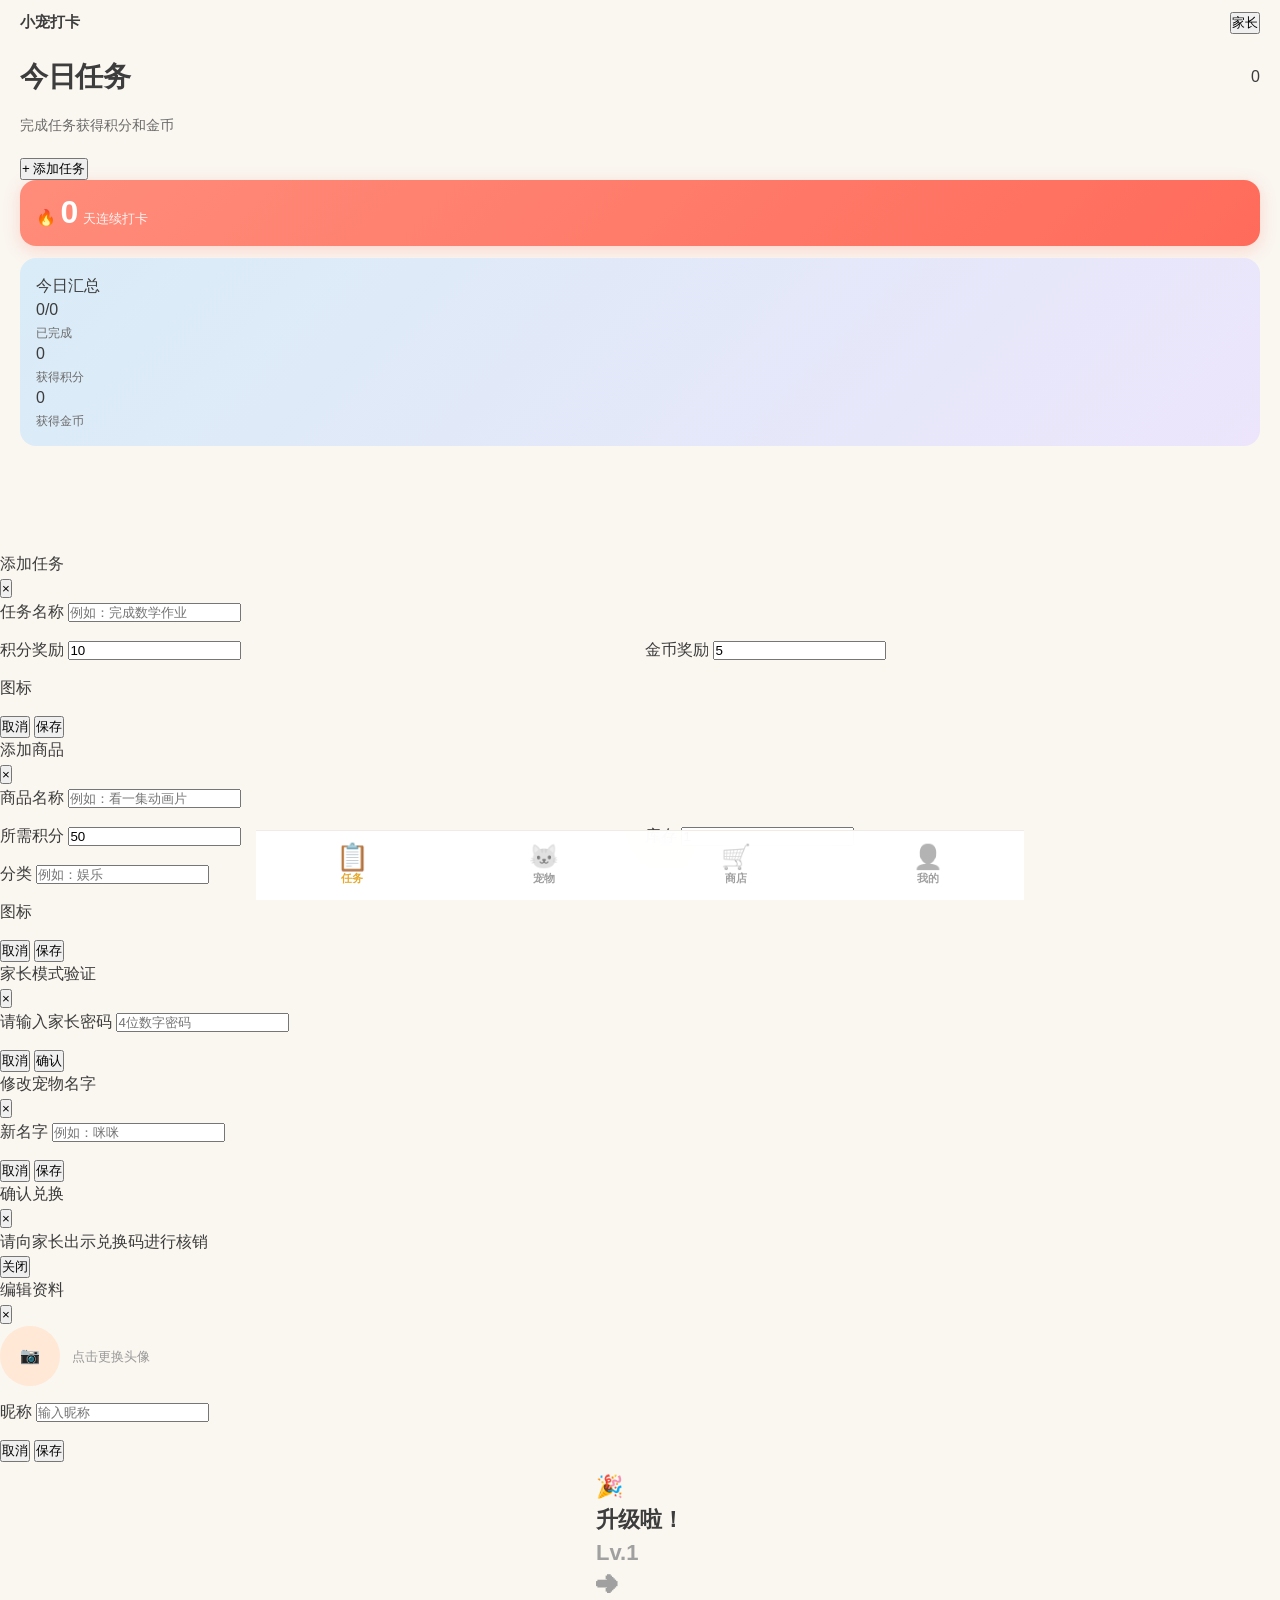
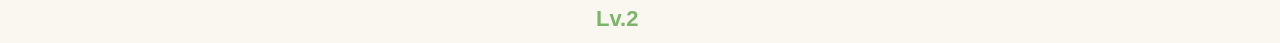
==== commit 5c948c6b: "v2.1.3: swap homepage tasks/pet page, move pending above history, fix element ID mismatches, add mis" ====
--- a/index.html
+++ b/index.html
@@ -3,613 +3,483 @@
 <head>
   <meta charset="UTF-8">
   <meta name="viewport" content="width=device-width, initial-scale=1.0, maximum-scale=1.0, user-scalable=no, viewport-fit=cover">
+  <meta name="theme-color" content="#FAF6F0">
   <meta name="apple-mobile-web-app-capable" content="yes">
   <meta name="apple-mobile-web-app-status-bar-style" content="black-translucent">
-  <meta name="apple-mobile-web-app-title" content="小宠打卡">
-  <meta name="theme-color" content="#FFC857">
-  <meta name="description" content="小朋友的电子宠物打卡养成APP">
-
-  <!-- PWA -->
+  <title>小宠打卡</title>
   <link rel="manifest" href="manifest.json">
-  <link rel="apple-touch-icon" href="icon.svg">
-
-  <!-- Fonts -->
-  <link rel="preconnect" href="https://fonts.googleapis.com">
-  <link href="https://fonts.googleapis.com/css2?family=Inter:wght@400;500;600;700&family=Outfit:wght@600;700;800&display=swap" rel="stylesheet">
-
-  <link rel="stylesheet" href="styles.css?v=2.1.1">
-  <title>小宠打卡 - 电子宠物养成</title>
+  <link rel="apple-touch-icon" href="icon-192.png">
+  <link rel="icon" type="image/png" sizes="192x192" href="icon-192.png">
+  <link rel="icon" type="image/png" sizes="512x512" href="icon-512.png">
+  <link rel="stylesheet" href="styles.css?v=2.1.3">
 </head>
 <body>
-<div id="app">
-
-  <!-- 在线/离线状态指示器 -->
-  <div id="online-indicator" class="online-indicator">🟢 在线</div>
-
-
-  <!-- ===== Parent Mode Bar ===== -->
-  <div class="parent-bar" id="parent-bar">
-    🔒 家长模式 · 可编辑任务和商品
-    <button class="exit-btn" onclick="exitParentMode()">退出</button>
-  </div>
-
-  <!-- ===== Home Page ===== -->
-  <div class="page active" id="page-home">
+  <div class="app">
+    <!-- 在线状态指示器 -->
+    <div id="online-indicator" class="online-indicator">离线模式</div>
+
+    <!-- 顶部状态栏 -->
     <div class="status-bar">
-      <span class="status-time">9:41</span>
-      <div class="icons">
-        <svg viewBox="0 0 24 24" fill="currentColor"><path d="M12 21l-1.45-1.32C5.4 15.36 2 12.28 2 8.5 2 5.42 4.42 3 7.5 3c1.74 0 3.41.81 4.5 2.09C13.09 3.81 14.76 3 16.5 3 19.58 3 22 5.42 22 8.5c0 3.78-3.4 6.86-8.55 11.18L12 21z"/></svg>
-        <svg viewBox="0 0 24 24" fill="currentColor"><path d="M1 9l2 2c4.97-4.97 13.03-4.97 18 0l2-2C16.93 2.93 7.08 2.93 1 9zm8 8l3 3 3-3c-1.65-1.66-4.34-1.66-6 0zm-4-4l2 2c2.76-2.76 7.24-2.76 10 0l2-2C15.14 9.14 8.87 9.14 5 13z"/></svg>
-        <svg viewBox="0 0 24 24" fill="currentColor"><path d="M15.67 4H14V2h-4v2H8.33C7.6 4 7 4.6 7 5.33v15.33C7 21.4 7.6 22 8.33 22h7.33c.74 0 1.34-.6 1.34-1.33V5.33C17 4.6 16.4 4 15.67 4z"/></svg>
-      </div>
-    </div>
-
-    <div class="pet-header">
-      <div class="currency-group">
-        <span class="badge badge-points">
-          <svg viewBox="0 0 24 24" fill="currentColor"><path d="M12 2l2.4 7.4H22l-6.2 4.5 2.4 7.4L12 16.8l-6.2 4.5 2.4-7.4L2 9.4h7.6z"/></svg>
-          <span id="home-points">120</span>
-        </span>
-        <span class="badge badge-coins">
-          <svg viewBox="0 0 24 24" fill="currentColor"><circle cx="12" cy="12" r="9" stroke="currentColor" stroke-width="2" fill="none"/><text x="12" y="16" text-anchor="middle" font-size="12" font-weight="bold" fill="currentColor">G</text></svg>
-          <span id="home-coins">320</span>
-        </span>
-      </div>
-    </div>
-
-    <div class="pet-scene" id="pet-scene">
-      <!-- CSS Creature: Mint Green Spirit -->
-      <div class="cat" id="cat">
-        <div class="cat-body">
-          <!-- Cast shadow on floor -->
-          <div class="cat-cast-shadow"></div>
-          <!-- Antennae with glowing tips -->
-          <div class="antenna antenna-left"><div class="antenna-glow"></div></div>
-          <div class="antenna antenna-right"><div class="antenna-glow"></div></div>
-          <!-- Head group -->
-          <div class="creature-head">
-            <div class="creature-face">
-              <div class="creature-eye eye-left">
-                <div class="eye-iris"></div>
-                <div class="eye-highlight eye-hl-1"></div>
-                <div class="eye-highlight eye-hl-2"></div>
+      <div class="app-title">小宠打卡</div>
+      <div class="status-right">
+        <button class="parent-mode-toggle" id="parent-toggle" onclick="toggleParentMode()">家长</button>
+      </div>
+    </div>
+
+    <!-- 页面容器 -->
+    <div class="pages">
+      <!-- 任务页（原首页位置，现在作为默认首页） -->
+      <div class="page active" id="page-home">
+        <div class="page-header">
+          <div class="page-title">今日任务</div>
+          <div class="points-badge" id="task-points">0</div>
+        </div>
+        <div class="page-subtitle">完成任务获得积分和金币</div>
+
+        <div class="task-list" id="task-list"></div>
+
+        <button class="add-task-btn" id="add-task-btn" onclick="openTaskEditor()">
+          <span>+</span> 添加任务
+        </button>
+
+        <!-- 连续打卡 -->
+        <div class="streak-card">
+          <div class="streak-header">
+            <span class="streak-icon">🔥</span>
+            <span class="streak-num" id="streak-num">0</span>
+            <span class="streak-label">天连续打卡</span>
+          </div>
+          <div class="streak-dots" id="streak-dots"></div>
+        </div>
+
+        <div class="daily-summary">
+          <div class="summary-title">今日汇总</div>
+          <div class="summary-grid">
+            <div class="summary-item">
+              <div class="summary-value" id="summary-completed">0/0</div>
+              <div class="summary-label">已完成</div>
+            </div>
+            <div class="summary-item">
+              <div class="summary-value" id="summary-points">0</div>
+              <div class="summary-label">获得积分</div>
+            </div>
+            <div class="summary-item">
+              <div class="summary-value" id="summary-coins">0</div>
+              <div class="summary-label">获得金币</div>
+            </div>
+          </div>
+        </div>
+      </div>
+
+      <!-- 宠物页（原任务页位置） -->
+      <div class="page" id="page-tasks">
+        <div class="pet-header">
+          <div class="pet-greeting">你好呀！</div>
+          <div class="pet-currency">
+            <div class="currency-item points">
+              <span>⭐</span>
+              <span id="home-points">0</span>
+            </div>
+            <div class="currency-item coins">
+              <span>🪙</span>
+              <span id="home-coins">0</span>
+            </div>
+          </div>
+        </div>
+
+        <!-- 宠物展示区 -->
+        <div class="pet-scene">
+          <div class="cat" id="cat">
+            <div class="cat-ear left"></div>
+            <div class="cat-ear right"></div>
+            <div class="cat-face">
+              <div class="cat-eye left"><div class="pupil"></div></div>
+              <div class="cat-eye right"><div class="pupil"></div></div>
+              <div class="cat-nose"></div>
+              <div class="cat-mouth"></div>
+              <div class="cat-blush left"></div>
+              <div class="cat-blush right"></div>
+            </div>
+            <div class="cat-body">
+              <div class="belly">
+                <div class="belly-heart">❤️</div>
               </div>
-              <div class="creature-eye eye-right">
-                <div class="eye-iris"></div>
-                <div class="eye-highlight eye-hl-1"></div>
-                <div class="eye-highlight eye-hl-2"></div>
+            </div>
+            <div class="cat-tail"></div>
+            <div class="cat-paw left"></div>
+            <div class="cat-paw right"></div>
+          </div>
+          <div class="pet-shadow"></div>
+          <div class="pet-mood" id="pet-mood">心情不错~</div>
+        </div>
+
+        <div class="pet-info">
+          <div class="pet-name" id="pet-name">小宠</div>
+          <div class="pet-level" id="pet-level">Lv.1 新手驯兽师</div>
+        </div>
+
+        <!-- 状态条 -->
+        <div class="status-section">
+          <div class="status-bar-item">
+            <div class="status-label">
+              <span>🍖</span>
+              <span>饱腹度</span>
+            </div>
+            <div class="status-progress">
+              <div class="progress-track">
+                <div class="progress-fill" id="bar-hunger-fill"></div>
               </div>
-              <div class="creature-blush blush-left"></div>
-              <div class="creature-blush blush-right"></div>
-              <div class="creature-mouth"></div>
-            </div>
-          </div>
-          <!-- Body / torso -->
-          <div class="creature-torso">
-            <div class="creature-belly"></div>
-          </div>
-          <!-- Collar & Tag -->
-          <div class="creature-collar">
-            <div class="collar-tag">
-              <div class="tag-heart">♥</div>
-              <div class="tag-text">HAPPY</div>
-            </div>
-          </div>
-          <!-- Arms -->
-          <div class="creature-arm arm-left"></div>
-          <div class="creature-arm arm-right"></div>
-          <!-- Legs (short stubby) -->
-          <div class="cat-leg leg-fl"></div>
-          <div class="cat-leg leg-fr"></div>
-          <div class="cat-leg leg-bl"></div>
-          <div class="cat-leg leg-br"></div>
-          <!-- Tail (small round) -->
-          <div class="cat-tail">
-            <div class="tail-round"></div>
-          </div>
-        </div>
-      </div>
-      <!-- Food particle for feeding animation -->
-      <div class="food-particle" id="food-particle">🐟</div>
-      <!-- Walk ground -->
-      <div class="walk-ground" id="walk-ground">
-        <div class="ground-line"></div>
-      </div>
-      <!-- Info -->
-      <div class="pet-mood" id="pet-mood">心情不错~</div>
-      <div class="pet-name" id="pet-name">小宠</div>
-      <div class="pet-level" id="pet-level">Lv.5</div>
-    </div>
-
-    <div class="status-section">
-      <div class="status-row">
-        <div class="status-icon" style="background:#FFE4DF">🍖</div>
-        <div class="status-info">
-          <div class="status-label">饱腹度</div>
-          <div class="status-bar-track"><div class="status-bar-fill" id="bar-hunger-fill" style="width:75%;background:#FF8C7A"></div></div>
-        </div>
-        <div class="status-percent" id="bar-hunger-percent">75%</div>
-      </div>
-      <div class="status-row">
-        <div class="status-icon" style="background:#D9ECF7">🛁</div>
-        <div class="status-info">
-          <div class="status-label">清洁度</div>
-          <div class="status-bar-track"><div class="status-bar-fill" id="bar-clean-fill" style="width:85%;background:#6BB6E0"></div></div>
-        </div>
-        <div class="status-percent" id="bar-clean-percent">85%</div>
-      </div>
-      <div class="status-row">
-        <div class="status-icon" style="background:#FFF3D6">😊</div>
-        <div class="status-info">
-          <div class="status-label">心情值</div>
-          <div class="status-bar-track"><div class="status-bar-fill" id="bar-mood-fill" style="width:80%;background:#FFC857"></div></div>
-        </div>
-        <div class="status-percent" id="bar-mood-percent">80%</div>
-      </div>
-      <div class="status-row">
-        <div class="status-icon" style="background:#E0F0DA">⚡</div>
-        <div class="status-info">
-          <div class="status-label">活力值</div>
-          <div class="status-bar-track"><div class="status-bar-fill" id="bar-energy-fill" style="width:70%;background:#7BB56A"></div></div>
-        </div>
-        <div class="status-percent" id="bar-energy-percent">70%</div>
-      </div>
-    </div>
-
-    <div class="action-section">
-      <button class="action-btn" onclick="feedPet()">
-        <div class="action-icon" style="background:#FFE4DF">🍖</div>
-        <div class="action-label">喂食</div>
-        <div class="action-cost">🪙 10</div>
-      </button>
-      <button class="action-btn" onclick="bathPet()">
-        <div class="action-icon" style="background:#D9ECF7">🛁</div>
-        <div class="action-label">洗澡</div>
-        <div class="action-cost">🪙 8</div>
-      </button>
-      <button class="action-btn" onclick="playPet()">
-        <div class="action-icon" style="background:#FFF3D6">🎾</div>
-        <div class="action-label">玩耍</div>
-        <div class="action-cost">🪙 12</div>
-      </button>
-      <button class="action-btn" onclick="walkPet()">
-        <div class="action-icon" style="background:#E0F0DA">🌳</div>
-        <div class="action-label">出门</div>
-        <div class="action-cost">🪙 15</div>
-      </button>
-    </div>
-
-    <div class="card" onclick="switchTab('tasks')" style="cursor:pointer">
-      <div class="card-row">
-        <div class="card-icon" style="background:#FFF3D6">📋</div>
-        <div class="card-body">
-          <div class="card-title">今日任务</div>
-          <div class="card-desc" id="home-task-desc">完成<span id="home-task-count">0/4</span> · <span id="home-task-points">+0 积分</span></div>
-        </div>
-        <div class="card-arrow">›</div>
-      </div>
-    </div>
-
-    <div class="streak-card">
-      <div class="streak-flame">🔥</div>
-      <div>
-        <div class="streak-num" id="streak-num">7</div>
-        <div class="streak-label">天连续打卡</div>
-      </div>
-      <div class="streak-dots" id="streak-dots"></div>
-    </div>
-  </div>
-
-  <!-- ===== Task Page ===== -->
-  <div class="page" id="page-tasks">
-    <div class="status-bar">
-      <span class="status-time">9:41</span>
-      <div class="icons">
-        <svg viewBox="0 0 24 24" fill="currentColor"><path d="M12 21l-1.45-1.32C5.4 15.36 2 12.28 2 8.5 2 5.42 4.42 3 7.5 3c1.74 0 3.41.81 4.5 2.09C13.09 3.81 14.76 3 16.5 3 19.58 3 22 5.42 22 8.5c0 3.78-3.4 6.86-8.55 11.18L12 21z"/></svg>
-        <svg viewBox="0 0 24 24" fill="currentColor"><path d="M1 9l2 2c4.97-4.97 13.03-4.97 18 0l2-2C16.93 2.93 7.08 2.93 1 9zm8 8l3 3 3-3c-1.65-1.66-4.34-1.66-6 0zm-4-4l2 2c2.76-2.76 7.24-2.76 10 0l2-2C15.14 9.14 8.87 9.14 5 13z"/></svg>
-        <svg viewBox="0 0 24 24" fill="currentColor"><path d="M15.67 4H14V2h-4v2H8.33C7.6 4 7 4.6 7 5.33v15.33C7 21.4 7.6 22 8.33 22h7.33c.74 0 1.34-.6 1.34-1.33V5.33C17 4.6 16.4 4 15.67 4z"/></svg>
-      </div>
-    </div>
-
-    <div class="page-header">
-      <div class="page-title">今日任务</div>
-      <span class="badge badge-points">
-        <svg viewBox="0 0 24 24" fill="currentColor"><path d="M12 2l2.4 7.4H22l-6.2 4.5 2.4 7.4L12 16.8l-6.2 4.5 2.4-7.4L2 9.4h7.6z"/></svg>
-        <span id="task-points">120</span>
-      </span>
-    </div>
-    <div class="page-subtitle">完成任务获得积分和金币，积分可到商店兑换奖品，金币用于照顾宠物</div>
-
-    <div class="task-list" id="task-list"></div>
-    <button class="add-button" id="add-task-btn" style="display:none" onclick="openTaskEditor()">
-      + 添加新任务
-    </button>
-
-    <div class="daily-summary">
-      <div class="summary-row">
-        <div class="summary-item">
-          <div class="summary-num" id="summary-completed">0/4</div>
-          <div class="summary-label">完成任务</div>
-        </div>
-        <div class="summary-item">
-          <div class="summary-num" id="summary-points">0</div>
-          <div class="summary-label">今日积分</div>
-        </div>
-        <div class="summary-item">
-          <div class="summary-num" id="summary-coins">0</div>
-          <div class="summary-label">今日金币</div>
-        </div>
-      </div>
-      <div class="summary-tip">💡 每天完成任务，照顾小宠，还能去商店兑换奖品哦~</div>
-    </div>
-  </div>
-
-  <!-- ===== Shop Page ===== -->
-  <div class="page" id="page-shop">
-    <div class="status-bar">
-      <span class="status-time">9:41</span>
-      <div class="icons">
-        <svg viewBox="0 0 24 24" fill="currentColor"><path d="M12 21l-1.45-1.32C5.4 15.36 2 12.28 2 8.5 2 5.42 4.42 3 7.5 3c1.74 0 3.41.81 4.5 2.09C13.09 3.81 14.76 3 16.5 3 19.58 3 22 5.42 22 8.5c0 3.78-3.4 6.86-8.55 11.18L12 21z"/></svg>
-        <svg viewBox="0 0 24 24" fill="currentColor"><path d="M1 9l2 2c4.97-4.97 13.03-4.97 18 0l2-2C16.93 2.93 7.08 2.93 1 9zm8 8l3 3 3-3c-1.65-1.66-4.34-1.66-6 0zm-4-4l2 2c2.76-2.76 7.24-2.76 10 0l2-2C15.14 9.14 8.87 9.14 5 13z"/></svg>
-        <svg viewBox="0 0 24 24" fill="currentColor"><path d="M15.67 4H14V2h-4v2H8.33C7.6 4 7 4.6 7 5.33v15.33C7 21.4 7.6 22 8.33 22h7.33c.74 0 1.34-.6 1.34-1.33V5.33C17 4.6 16.4 4 15.67 4z"/></svg>
-      </div>
-    </div>
-
-    <div class="page-header">
-      <div class="page-title">积分商店</div>
-      <span class="badge badge-points">
-        <svg viewBox="0 0 24 24" fill="currentColor"><path d="M12 2l2.4 7.4H22l-6.2 4.5 2.4 7.4L12 16.8l-6.2 4.5 2.4-7.4L2 9.4h7.6z"/></svg>
-        <span id="shop-points">120</span>
-      </span>
-    </div>
-
-    <div class="category-tabs" id="category-tabs">
-      <button class="cat-tab active" onclick="filterCategory('全部')">全部</button>
-      <button class="cat-tab" onclick="filterCategory('玩具')">玩具</button>
-      <button class="cat-tab" onclick="filterCategory('学习')">学习</button>
-      <button class="cat-tab" onclick="filterCategory('零食')">零食</button>
-      <button class="cat-tab" onclick="filterCategory('体验券')">体验券</button>
-    </div>
-
-    <div class="product-grid" id="product-grid"></div>
-    <button class="add-button" id="add-product-btn" style="display:none" onclick="openProductEditor()">
-      + 上架新商品
-    </button>
-
-    <div class="shop-tip">💡 兑换后请找爸爸妈妈核销哦~</div>
-  </div>
-
-  <!-- ===== Profile Page ===== -->
-  <div class="page" id="page-profile">
-    <div class="status-bar">
-      <span class="status-time">9:41</span>
-      <div class="icons">
-        <svg viewBox="0 0 24 24" fill="currentColor"><path d="M12 21l-1.45-1.32C5.4 15.36 2 12.28 2 8.5 2 5.42 4.42 3 7.5 3c1.74 0 3.41.81 4.5 2.09C13.09 3.81 14.76 3 16.5 3 19.58 3 22 5.42 22 8.5c0 3.78-3.4 6.86-8.55 11.18L12 21z"/></svg>
-        <svg viewBox="0 0 24 24" fill="currentColor"><path d="M1 9l2 2c4.97-4.97 13.03-4.97 18 0l2-2C16.93 2.93 7.08 2.93 1 9zm8 8l3 3 3-3c-1.65-1.66-4.34-1.66-6 0zm-4-4l2 2c2.76-2.76 7.24-2.76 10 0l2-2C15.14 9.14 8.87 9.14 5 13z"/></svg>
-        <svg viewBox="0 0 24 24" fill="currentColor"><path d="M15.67 4H14V2h-4v2H8.33C7.6 4 7 4.6 7 5.33v15.33C7 21.4 7.6 22 8.33 22h7.33c.74 0 1.34-.6 1.34-1.33V5.33C17 4.6 16.4 4 15.67 4z"/></svg>
-      </div>
-    </div>
-
-    <div class="profile-card">
-      <div class="profile-avatar" id="profile-avatar" onclick="triggerAvatarUpload()" title="点击上传头像">
-        <img id="profile-avatar-img" class="profile-avatar-img" alt="头像">
-        <span class="profile-avatar-emoji" id="profile-avatar-emoji">👦</span>
-      </div>
-      <div>
-        <div class="profile-name" id="profile-name">小图</div>
-        <div class="profile-level" id="profile-level">Lv.5 宠物达人</div>
+              <span class="progress-percent" id="bar-hunger-percent">0%</span>
+            </div>
+          </div>
+          <div class="status-bar-item">
+            <div class="status-label">
+              <span>🛁</span>
+              <span>清洁度</span>
+            </div>
+            <div class="status-progress">
+              <div class="progress-track">
+                <div class="progress-fill" id="bar-clean-fill"></div>
+              </div>
+              <span class="progress-percent" id="bar-clean-percent">0%</span>
+            </div>
+          </div>
+          <div class="status-bar-item">
+            <div class="status-label">
+              <span>😊</span>
+              <span>心情值</span>
+            </div>
+            <div class="status-progress">
+              <div class="progress-track">
+                <div class="progress-fill" id="bar-mood-fill"></div>
+              </div>
+              <span class="progress-percent" id="bar-mood-percent">0%</span>
+            </div>
+          </div>
+          <div class="status-bar-item">
+            <div class="status-label">
+              <span>⚡</span>
+              <span>活力值</span>
+            </div>
+            <div class="status-progress">
+              <div class="progress-track">
+                <div class="progress-fill" id="bar-energy-fill"></div>
+              </div>
+              <span class="progress-percent" id="bar-energy-percent">0%</span>
+            </div>
+          </div>
+        </div>
+
+        <!-- 动作按钮 -->
+        <div class="action-section">
+          <div class="action-grid">
+            <button class="action-btn" onclick="feedPet()">
+              <div class="action-icon">🍖</div>
+              <div class="action-name">喂食</div>
+              <div class="action-cost">🪙 10</div>
+            </button>
+            <button class="action-btn" onclick="bathePet()">
+              <div class="action-icon">🛁</div>
+              <div class="action-name">洗澡</div>
+              <div class="action-cost">🪙 8</div>
+            </button>
+            <button class="action-btn" onclick="playWithPet()">
+              <div class="action-icon">🎾</div>
+              <div class="action-name">玩耍</div>
+              <div class="action-cost">🪙 12</div>
+            </button>
+            <button class="action-btn" onclick="walkPet()">
+              <div class="action-icon">🌳</div>
+              <div class="action-name">出门</div>
+              <div class="action-cost">🪙 15</div>
+            </button>
+          </div>
+        </div>
+      </div>
+
+      <!-- 商店页 -->
+      <div class="page" id="page-shop">
+        <div class="page-header">
+          <div class="page-title">兑换商店</div>
+          <div class="points-badge" id="shop-points">0</div>
+        </div>
+        <div class="page-subtitle">用积分兑换奖励</div>
+        <div class="category-tabs" id="category-tabs"></div>
+        <div class="product-grid" id="product-grid"></div>
+        <button class="add-product-btn" id="add-product-btn" onclick="openProductEditor()">
+          <span>+</span> 添加商品
+        </button>
+      </div>
+
+      <!-- 我的页面 -->
+      <div class="page" id="page-profile">
+        <div class="page-header">
+          <div class="page-title">我的</div>
+        </div>
+
+        <div class="profile-card">
+          <div class="avatar-section">
+            <div class="avatar" id="profile-avatar" onclick="openProfileEditor()">
+              <img id="profile-avatar-img" style="display:none;width:100%;height:100%;border-radius:50%;object-fit:cover;">
+              <span id="profile-avatar-emoji" style="display:flex;align-items:center;justify-content:center;width:100%;height:100%;">📷</span>
+            </div>
+            <div class="profile-info">
+              <div class="profile-name" id="profile-name">小主人</div>
+              <div class="profile-level" id="profile-level">Lv.1 新手驯兽师</div>
+            </div>
+          </div>
+          <div class="profile-stats">
+            <div class="profile-stat">
+              <div class="stat-value" id="stat-total-tasks">0</div>
+              <div class="stat-label">累计任务</div>
+            </div>
+            <div class="profile-stat">
+              <div class="stat-value" id="stat-total-points">0</div>
+              <div class="stat-label">累计积分</div>
+            </div>
+            <div class="profile-stat">
+              <div class="stat-value" id="stat-xp">0</div>
+              <div class="stat-label">经验值</div>
+            </div>
+            <div class="profile-stat">
+              <div class="stat-value" id="stat-streak">0</div>
+              <div class="stat-label">连续打卡</div>
+            </div>
+          </div>
+        </div>
+
         <div class="xp-progress">
           <div class="xp-progress-bar" id="xp-progress-bar"></div>
-        </div>
-        <div class="xp-progress-text" id="xp-progress-text">0 / 100 XP</div>
-      </div>
-      <button class="profile-edit" onclick="openProfileEditor()">编辑</button>
-    </div>
-    <input type="file" id="avatar-file" accept="image/*" style="display:none" onchange="handleAvatarFile(this)">
-
-    <div class="stats-row">
-      <div class="stat-item">
-        <div class="stat-num" id="stat-tasks">42</div>
-        <div class="stat-label">累计任务</div>
-      </div>
-      <div class="stat-item">
-        <div class="stat-num" id="stat-points">320</div>
-        <div class="stat-label">累计积分</div>
-      </div>
-      <div class="stat-item">
-        <div class="stat-num" id="stat-coins">180</div>
-        <div class="stat-label">累计金币</div>
-      </div>
-      <div class="stat-item">
-        <div class="stat-num" id="stat-xp">0</div>
-        <div class="stat-label">经验值</div>
-      </div>
-    </div>
-
-    <div class="section-title">兑换记录</div>
-    <div id="history-list"></div>
-
-    <div class="section-title" style="display:flex;align-items:center;justify-content:space-between">
-      <span>待核销商品</span>
-      <span class="pending-badge" id="pending-count-badge">0</span>
-    </div>
-    <div class="pending-section" id="pending-section">
-      <div class="pending-header" onclick="togglePendingList()">
-        <div class="pending-header-text">
-          <span>🎫</span>
-          <span class="pending-count" id="pending-count-text">0件待核销商品</span>
-        </div>
-        <span style="font-size:14px;color:var(--text-light)" id="pending-arrow">›</span>
-      </div>
-      <div class="pending-list" id="pending-list"></div>
-    </div>
-    <div style="margin-bottom:16px"></div>
-
-    <div class="section-title">设置</div>
-    <div class="settings-card">
-      <div class="setting-item">
-        <div class="setting-icon" style="background:#FFF3D6">⏰</div>
-        <div class="setting-label">每日提醒</div>
-        <div class="setting-value">18:00</div>
-      </div>
-      <div class="setting-item" onclick="toggleParentMode()">
-        <div class="setting-icon" style="background:#E0F0DA">👨‍👩‍👧</div>
-        <div class="setting-label">家长模式</div>
-        <div class="setting-value" id="parent-mode-text">未开启</div>
-        <div class="parent-toggle" id="parent-toggle"></div>
-      </div>
-      <div class="setting-item">
-        <div class="setting-icon" style="background:#D9ECF7">ℹ️</div>
-        <div class="setting-label">关于</div>
-        <div class="setting-value" id="app-version">v2.1.0</div>
-      </div>
-      <div class="setting-item">
-        <div class="setting-icon" style="background:#E0F0DA">💾</div>
-        <div class="setting-label">数据备份</div>
-        <div style="display:flex;gap:8px">
-          <button class="mini-btn" onclick="exportBackup()">导出</button>
-          <button class="mini-btn" onclick="document.getElementById('backup-file').click()">导入</button>
-        </div>
-      </div>
-      <div class="setting-item">
-        <div class="setting-icon" style="background:#FCE4E4">♻️</div>
-        <div class="setting-label">恢复出厂设置</div>
-        <button class="mini-btn" style="background:#FFE3E0;color:#D63A2F" onclick="resetAllData()">重置</button>
-      </div>
-      <input type="file" id="backup-file" accept="application/json" style="display:none" onchange="handleBackupFile(this)">
-    </div>
-  </div>
-
-  <!-- ===== Bottom Tab Bar ===== -->
-  <div class="tab-bar">
-    <button class="tab-item active" data-tab="home">
-      <span class="tab-icon">🏠</span>
-      <span class="tab-label">首页</span>
-    </button>
-    <button class="tab-item" data-tab="tasks">
-      <span class="tab-icon">📋</span>
-      <span class="tab-label">任务</span>
-    </button>
-    <button class="tab-item" data-tab="shop">
-      <span class="tab-icon">🎁</span>
-      <span class="tab-label">商店</span>
-    </button>
-    <button class="tab-item" data-tab="profile">
-      <span class="tab-icon">👤</span>
-      <span class="tab-label">我的</span>
-    </button>
-  </div>
-
-</div>
-
-<!-- ===== Task Complete Popup ===== -->
-<div class="popup-overlay" id="task-popup">
-  <div class="popup-card">
-    <div class="popup-icon">🎉</div>
-    <div class="popup-title">打卡成功！</div>
-    <div class="popup-desc">太棒了，继续加油~</div>
-    <div class="popup-rewards">
-      <div class="popup-reward">
-        <div class="popup-reward-num" style="color:#6BB6E0" id="popup-task-points">+10</div>
-        <div class="popup-reward-label">积分</div>
-      </div>
-      <div class="popup-reward">
-        <div class="popup-reward-num" style="color:#E6A82E" id="popup-task-coins">+5</div>
-        <div class="popup-reward-label">金币</div>
-      </div>
-    </div>
-    <button class="popup-btn" onclick="closePopup('task-popup')">太棒了！</button>
-  </div>
-</div>
-
-<!-- ===== Exchange Success Popup ===== -->
-<div class="popup-overlay" id="exchange-popup">
-  <div class="popup-card">
-    <div class="popup-icon">🎁</div>
-    <div class="popup-title">兑换成功！</div>
-    <div class="popup-desc"><span id="popup-ex-name">小汽车玩具</span></div>
-    <div class="popup-qr">
-      <canvas id="qr-canvas"></canvas>
-    </div>
-    <div class="popup-code" id="popup-ex-code">EX2026080401</div>
-    <div class="popup-desc">请找爸爸妈妈核销哦~</div>
-    <button class="popup-btn" onclick="closePopup('exchange-popup')">知道了</button>
-  </div>
-</div>
-
-<!-- ===== Password Popup ===== -->
-<div class="popup-overlay password-popup" id="password-popup">
-  <div class="popup-card">
-    <div class="popup-title">🔒 家长验证</div>
-    <div class="popup-desc">请输入密码进入家长模式</div>
-    <div class="password-dots" id="password-dots">
-      <div class="password-dot"></div>
-      <div class="password-dot"></div>
-      <div class="password-dot"></div>
-      <div class="password-dot"></div>
-    </div>
-    <div class="password-keypad" id="password-keypad">
-      <button class="keypad-btn" onclick="inputPassword('1')">1</button>
-      <button class="keypad-btn" onclick="inputPassword('2')">2</button>
-      <button class="keypad-btn" onclick="inputPassword('3')">3</button>
-      <button class="keypad-btn" onclick="inputPassword('4')">4</button>
-      <button class="keypad-btn" onclick="inputPassword('5')">5</button>
-      <button class="keypad-btn" onclick="inputPassword('6')">6</button>
-      <button class="keypad-btn" onclick="inputPassword('7')">7</button>
-      <button class="keypad-btn" onclick="inputPassword('8')">8</button>
-      <button class="keypad-btn" onclick="inputPassword('9')">9</button>
-      <button class="keypad-btn delete" onclick="inputPassword('delete')">⌫</button>
-      <button class="keypad-btn zero" onclick="inputPassword('0')">0</button>
-      <button class="keypad-btn" style="visibility:hidden">-</button>
-    </div>
-    <div class="password-actions">
-      <button class="popup-btn cancel-btn" onclick="closePopup('password-popup')">取消</button>
-    </div>
-  </div>
-</div>
-
-<!-- ===== Task Edit Popup ===== -->
-<div class="popup-overlay edit-popup" id="task-edit-popup">
-  <div class="popup-card">
-    <div class="popup-title" id="task-edit-title">编辑任务</div>
-    <div class="form-group">
-      <label class="form-label">选择图标</label>
-      <div class="emoji-grid" id="task-emoji-grid"></div>
-    </div>
-    <div class="form-group">
-      <label class="form-label">任务名称 <span class="hint"></span></label>
-      <input class="form-input" id="task-name-input" placeholder="例如：完成数学作业">
-    </div>
-    <div class="form-row">
-      <div class="form-group">
-        <label class="form-label">积分奖励 ⭐</label>
-        <input class="form-input" id="task-points-input" type="number" min="1" value="10" placeholder="积分">
-      </div>
-      <div class="form-group">
-        <label class="form-label">金币奖励 🪙</label>
-        <input class="form-input" id="task-coins-input" type="number" min="0" value="5" placeholder="金币">
-      </div>
-    </div>
-    <div class="edit-actions">
-      <button class="popup-btn delete-btn" id="task-delete-btn" style="display:none" onclick="deleteTask()">删除任务</button>
-      <button class="popup-btn save-btn" onclick="saveTask()">保存</button>
-      <button class="popup-btn cancel-btn" onclick="closePopup('task-edit-popup')">取消</button>
-    </div>
-  </div>
-</div>
-
-<!-- ===== Product Edit Popup ===== -->
-<div class="popup-overlay edit-popup" id="product-edit-popup">
-  <div class="popup-card">
-    <div class="popup-title" id="product-edit-title">编辑商品</div>
-    <div class="form-group">
-      <label class="form-label">商品图标</label>
-      <div class="emoji-grid" id="product-emoji-grid"></div>
-    </div>
-    <div class="form-group">
-      <label class="form-label">商品名称</label>
-      <input class="form-input" id="product-name-input" placeholder="例如：小汽车玩具">
-    </div>
-    <div class="form-row">
-      <div class="form-group">
-        <label class="form-label">兑换积分 ⭐</label>
-        <input class="form-input" id="product-price-input" type="number" min="1" value="50" placeholder="积分">
-      </div>
-      <div class="form-group">
-        <label class="form-label">库存数量 📦</label>
-        <input class="form-input" id="product-stock-input" type="number" min="0" value="5" placeholder="库存">
-      </div>
-    </div>
-    <div class="form-group">
-      <label class="form-label">商品分类</label>
-      <select class="form-select" id="product-category-input">
-        <option value="玩具">玩具</option>
-        <option value="学习">学习</option>
-        <option value="零食">零食</option>
-        <option value="体验券">体验券</option>
-      </select>
-    </div>
-    <div class="edit-actions">
-      <button class="popup-btn delete-btn" id="product-delete-btn" style="display:none" onclick="deleteProduct()">删除商品</button>
-      <button class="popup-btn save-btn" onclick="saveProduct()">保存</button>
-      <button class="popup-btn cancel-btn" onclick="closePopup('product-edit-popup')">取消</button>
-    </div>
-  </div>
-</div>
-
-<!-- ===== Profile Edit Popup ===== -->
-<div class="popup-overlay edit-popup" id="profile-edit-popup">
-  <div class="popup-card">
-    <div class="popup-title">编辑资料</div>
-    <div class="profile-edit-avatar">
-      <div class="profile-avatar-large" id="profile-avatar-large" onclick="triggerAvatarUpload()" title="点击上传头像">
-        <img id="profile-edit-avatar-img" class="profile-avatar-img-large" alt="头像">
-        <span class="profile-avatar-emoji" id="profile-edit-avatar-emoji">👦</span>
-      </div>
-      <button class="mini-btn" type="button" onclick="triggerAvatarUpload()">📷 上传头像</button>
-    </div>
-    <div class="form-group">
-      <label class="form-label">昵称</label>
-      <input class="form-input" id="profile-name-input" placeholder="请输入昵称" maxlength="12">
-    </div>
-    <div class="edit-actions">
-      <button class="popup-btn save-btn" onclick="saveProfile()">保存</button>
-      <button class="popup-btn cancel-btn" onclick="closePopup('profile-edit-popup')">取消</button>
-    </div>
-  </div>
-</div>
-
-<!-- ===== First-Time Setup Screen ===== -->
-<div class="setup-screen" id="setup-screen">
-  <div class="setup-card" id="setup-card">
-    <div class="setup-mascot">🐱</div>
-    <div class="setup-title" id="setup-title">欢迎来到小宠打卡！</div>
-    <div class="setup-desc" id="setup-desc">请先设置家长密码，用于管理任务和商店</div>
-    <div class="password-dots" id="setup-dots">
-      <div class="password-dot"></div>
-      <div class="password-dot"></div>
-      <div class="password-dot"></div>
-      <div class="password-dot"></div>
-    </div>
-    <div class="setup-error" id="setup-error"></div>
-    <div class="password-keypad" id="setup-keypad">
-      <button class="keypad-btn" onclick="setupInput('1')">1</button>
-      <button class="keypad-btn" onclick="setupInput('2')">2</button>
-      <button class="keypad-btn" onclick="setupInput('3')">3</button>
-      <button class="keypad-btn" onclick="setupInput('4')">4</button>
-      <button class="keypad-btn" onclick="setupInput('5')">5</button>
-      <button class="keypad-btn" onclick="setupInput('6')">6</button>
-      <button class="keypad-btn" onclick="setupInput('7')">7</button>
-      <button class="keypad-btn" onclick="setupInput('8')">8</button>
-      <button class="keypad-btn" onclick="setupInput('9')">9</button>
-      <button class="keypad-btn delete" onclick="setupInput('delete')">⌫</button>
-      <button class="keypad-btn zero" onclick="setupInput('0')">0</button>
-      <button class="keypad-btn" style="visibility:hidden">-</button>
-    </div>
-  </div>
-</div>
-
-<!-- ===== Toast ===== -->
-<div class="toast" id="toast"></div>
-
-<!-- ===== Level Up Popup ===== -->
-<div class="popup-overlay" id="levelup-popup">
-  <div class="popup-card">
-    <div class="popup-icon">🎉</div>
-    <div class="popup-title">升级啦！</div>
-    <div class="popup-levelup">
-      <span class="levelup-old" id="levelup-old">Lv.1</span>
-      <span class="levelup-arrow">→</span>
-      <span class="levelup-new" id="levelup-new">Lv.2</span>
-    </div>
-    <div class="popup-desc" id="levelup-title">宠物升到了 Lv.2，解锁新外观！</div>
-    <button class="popup-btn" onclick="closePopup('levelup-popup')">太棒了！</button>
-  </div>
-</div>
-
-<!-- ===== Confetti Canvas ===== -->
-<canvas id="confetti-canvas" class="confetti-canvas"></canvas>
-
-<script src="app.js?v=2.1.1"></script>
+          <div class="xp-progress-text" id="xp-progress-text">0 / 100</div>
+        </div>
+
+        <div class="section-title">待核销商品</div>
+        <div class="pending-card">
+          <div id="pending-list" class="pending-list"></div>
+        </div>
+
+        <div class="section-title">兑换记录</div>
+        <div class="history-card">
+          <div id="history-list" class="history-list"></div>
+        </div>
+
+        <div class="settings-section">
+          <div class="section-title">设置</div>
+          <div class="setting-item" onclick="openNameEditor()">
+            <span>修改宠物名字</span>
+            <span class="setting-arrow">›</span>
+          </div>
+          <div class="setting-item" onclick="openPasswordSetup()">
+            <span>家长模式密码</span>
+            <span class="setting-arrow">›</span>
+          </div>
+          <div class="setting-item" onclick="exportData()">
+            <span>导出数据</span>
+            <span class="setting-arrow">›</span>
+          </div>
+          <div class="setting-item" onclick="importData()">
+            <span>导入数据</span>
+            <span class="setting-arrow">›</span>
+          </div>
+          <div class="setting-item danger" onclick="resetAllData()">
+            <span>重置所有数据</span>
+            <span class="setting-arrow">›</span>
+          </div>
+        </div>
+
+        <div class="app-version">v2.1.3</div>
+      </div>
+    </div>
+
+    <!-- 底部导航 -->
+    <div class="tab-bar">
+      <button class="tab-item active" data-tab="home" onclick="switchTab('home')">
+        <div class="tab-icon">📋</div>
+        <div class="tab-label">任务</div>
+      </button>
+      <button class="tab-item" data-tab="tasks" onclick="switchTab('tasks')">
+        <div class="tab-icon">🐱</div>
+        <div class="tab-label">宠物</div>
+      </button>
+      <button class="tab-item" data-tab="shop" onclick="switchTab('shop')">
+        <div class="tab-icon">🛒</div>
+        <div class="tab-label">商店</div>
+      </button>
+      <button class="tab-item" data-tab="profile" onclick="switchTab('profile')">
+        <div class="tab-icon">👤</div>
+        <div class="tab-label">我的</div>
+      </button>
+    </div>
+  </div>
+
+  <!-- 全局弹窗/浮层 -->
+  <div class="toast" id="toast"></div>
+  <div class="overlay" id="overlay" onclick="closeAllModals()"></div>
+
+  <!-- 任务编辑弹窗 -->
+  <div class="modal" id="task-modal">
+    <div class="modal-header">
+      <div class="modal-title" id="task-modal-title">添加任务</div>
+      <button class="modal-close" onclick="closeAllModals()">×</button>
+    </div>
+    <div class="modal-body">
+      <div class="form-group">
+        <label>任务名称</label>
+        <input type="text" id="task-name" placeholder="例如：完成数学作业">
+      </div>
+      <div class="form-row">
+        <div class="form-group">
+          <label>积分奖励</label>
+          <input type="number" id="task-points" value="10" min="1">
+        </div>
+        <div class="form-group">
+          <label>金币奖励</label>
+          <input type="number" id="task-coins" value="5" min="0">
+        </div>
+      </div>
+      <div class="form-group">
+        <label>图标</label>
+        <div class="emoji-picker" id="task-emoji-picker"></div>
+      </div>
+    </div>
+    <div class="modal-footer">
+      <button class="btn-danger" id="task-delete-btn" style="display:none;" onclick="deleteTask()">删除</button>
+      <div style="flex:1;"></div>
+      <button class="btn-secondary" onclick="closeAllModals()">取消</button>
+      <button class="btn-primary" onclick="saveTask()">保存</button>
+    </div>
+  </div>
+
+  <!-- 商品编辑弹窗 -->
+  <div class="modal" id="product-modal">
+    <div class="modal-header">
+      <div class="modal-title" id="product-modal-title">添加商品</div>
+      <button class="modal-close" onclick="closeAllModals()">×</button>
+    </div>
+    <div class="modal-body">
+      <div class="form-group">
+        <label>商品名称</label>
+        <input type="text" id="product-name" placeholder="例如：看一集动画片">
+      </div>
+      <div class="form-row">
+        <div class="form-group">
+          <label>所需积分</label>
+          <input type="number" id="product-price" value="50" min="1">
+        </div>
+        <div class="form-group">
+          <label>库存</label>
+          <input type="number" id="product-stock" value="1" min="0">
+        </div>
+      </div>
+      <div class="form-group">
+        <label>分类</label>
+        <input type="text" id="product-category" placeholder="例如：娱乐">
+      </div>
+      <div class="form-group">
+        <label>图标</label>
+        <div class="emoji-picker" id="product-emoji-picker"></div>
+      </div>
+    </div>
+    <div class="modal-footer">
+      <button class="btn-danger" id="product-delete-btn" style="display:none;" onclick="deleteProduct()">删除</button>
+      <div style="flex:1;"></div>
+      <button class="btn-secondary" onclick="closeAllModals()">取消</button>
+      <button class="btn-primary" onclick="saveProduct()">保存</button>
+    </div>
+  </div>
+
+  <!-- 密码弹窗 -->
+  <div class="modal" id="password-modal">
+    <div class="modal-header">
+      <div class="modal-title" id="password-modal-title">家长模式验证</div>
+      <button class="modal-close" onclick="closeAllModals()">×</button>
+    </div>
+    <div class="modal-body">
+      <div class="form-group">
+        <label id="password-label">请输入家长密码</label>
+        <input type="password" id="parent-password" placeholder="4位数字密码">
+      </div>
+    </div>
+    <div class="modal-footer">
+      <button class="btn-secondary" onclick="closeAllModals()">取消</button>
+      <button class="btn-primary" onclick="checkPassword()">确认</button>
+    </div>
+  </div>
+
+  <!-- 名字编辑弹窗 -->
+  <div class="modal" id="name-modal">
+    <div class="modal-header">
+      <div class="modal-title">修改宠物名字</div>
+      <button class="modal-close" onclick="closeAllModals()">×</button>
+    </div>
+    <div class="modal-body">
+      <div class="form-group">
+        <label>新名字</label>
+        <input type="text" id="new-pet-name" placeholder="例如：咪咪">
+      </div>
+    </div>
+    <div class="modal-footer">
+      <button class="btn-secondary" onclick="closeAllModals()">取消</button>
+      <button class="btn-primary" onclick="savePetName()">保存</button>
+    </div>
+  </div>
+
+  <!-- 兑换确认弹窗 -->
+  <div class="modal" id="exchange-modal">
+    <div class="modal-header">
+      <div class="modal-title">确认兑换</div>
+      <button class="modal-close" onclick="closeAllModals()">×</button>
+    </div>
+    <div class="modal-body">
+      <div class="exchange-preview" id="exchange-preview"></div>
+      <div class="exchange-code" id="exchange-code"></div>
+      <p class="exchange-tip">请向家长出示兑换码进行核销</p>
+    </div>
+    <div class="modal-footer">
+      <button class="btn-secondary" onclick="closeAllModals()">关闭</button>
+    </div>
+  </div>
+
+  <!-- 个人资料编辑弹窗 -->
+  <div class="modal" id="profile-edit-popup">
+    <div class="modal-header">
+      <div class="modal-title">编辑资料</div>
+      <button class="modal-close" onclick="closeAllModals()">×</button>
+    </div>
+    <div class="modal-body">
+      <div class="form-group" style="display:flex;align-items:center;gap:12px;">
+        <div onclick="triggerAvatarUpload()" style="cursor:pointer;width:60px;height:60px;border-radius:50%;background:#FFE8D6;position:relative;">
+          <img id="profile-edit-avatar-img" style="display:none;width:100%;height:100%;border-radius:50%;object-fit:cover;">
+          <span id="profile-edit-avatar-emoji" style="display:flex;align-items:center;justify-content:center;width:100%;height:100%;">📷</span>
+        </div>
+        <span style="font-size:13px;color:#999;">点击更换头像</span>
+        <input type="file" id="avatar-file" accept="image/*" onchange="handleAvatarFile(this)" style="display:none;">
+      </div>
+      <div class="form-group">
+        <label>昵称</label>
+        <input type="text" id="profile-name-input" placeholder="输入昵称">
+      </div>
+    </div>
+    <div class="modal-footer">
+      <button class="btn-secondary" onclick="closeAllModals()">取消</button>
+      <button class="btn-primary" onclick="saveProfile()">保存</button>
+    </div>
+  </div>
+
+  <!-- 升级弹窗 -->
+  <div class="popup-levelup" id="levelup-popup">
+    <div class="levelup-content">
+      <div class="levelup-badge">🎉</div>
+      <div class="levelup-title" id="levelup-title">升级啦！</div>
+      <div class="levelup-old" id="levelup-old">Lv.1</div>
+      <div class="levelup-arrow">➜</div>
+      <div class="levelup-new" id="levelup-new">Lv.2</div>
+    </div>
+  </div>
+
+  <!-- 撒花画布 -->
+  <canvas id="confetti-canvas" class="confetti-canvas"></canvas>
+
+  <script src="app.js?v=2.1.3"></script>
 </body>
 </html>
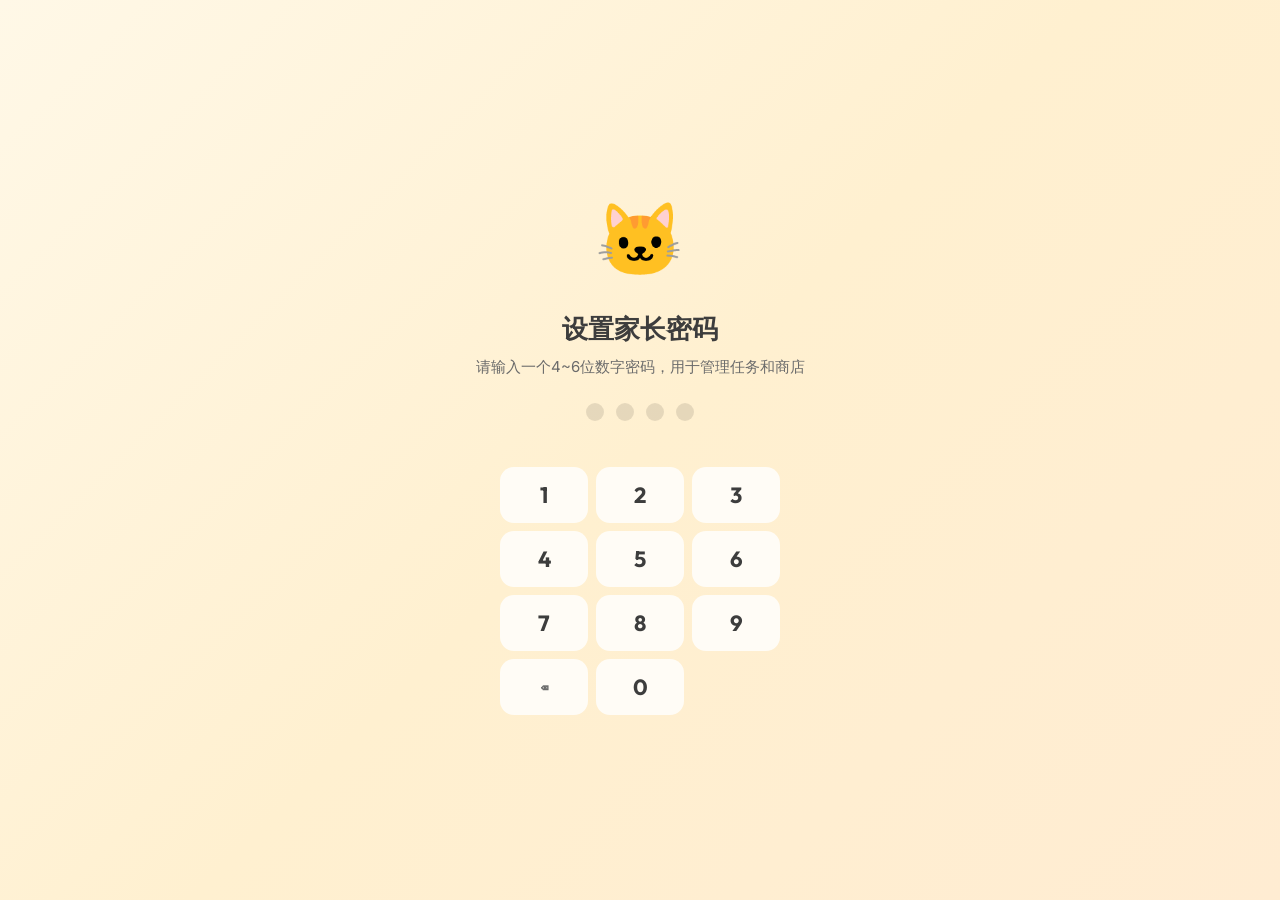
==== commit 42c54b1c: "change order of first page and pet page" ====
--- a/index.html
+++ b/index.html
@@ -3,483 +3,616 @@
 <head>
   <meta charset="UTF-8">
   <meta name="viewport" content="width=device-width, initial-scale=1.0, maximum-scale=1.0, user-scalable=no, viewport-fit=cover">
-  <meta name="theme-color" content="#FAF6F0">
   <meta name="apple-mobile-web-app-capable" content="yes">
   <meta name="apple-mobile-web-app-status-bar-style" content="black-translucent">
-  <title>小宠打卡</title>
+  <meta name="apple-mobile-web-app-title" content="小宠打卡">
+  <meta name="theme-color" content="#FFC857">
+  <meta name="description" content="小朋友的电子宠物打卡养成APP">
+
+  <!-- PWA -->
   <link rel="manifest" href="manifest.json">
-  <link rel="apple-touch-icon" href="icon-192.png">
-  <link rel="icon" type="image/png" sizes="192x192" href="icon-192.png">
-  <link rel="icon" type="image/png" sizes="512x512" href="icon-512.png">
-  <link rel="stylesheet" href="styles.css?v=2.1.3">
+  <link rel="apple-touch-icon" href="icon.svg">
+
+  <!-- Fonts -->
+  <link rel="preconnect" href="https://fonts.googleapis.com">
+  <link href="https://fonts.googleapis.com/css2?family=Inter:wght@400;500;600;700&family=Outfit:wght@600;700;800&display=swap" rel="stylesheet">
+
+  <link rel="stylesheet" href="styles.css?v=2.1.1">
+  <title>小宠打卡 - 电子宠物养成</title>
 </head>
 <body>
-  <div class="app">
-    <!-- 在线状态指示器 -->
-    <div id="online-indicator" class="online-indicator">离线模式</div>
-
-    <!-- 顶部状态栏 -->
+<div id="app">
+
+  <!-- 在线/离线状态指示器 -->
+  <div id="online-indicator" class="online-indicator">🟢 在线</div>
+
+
+  <!-- ===== Parent Mode Bar ===== -->
+  <div class="parent-bar" id="parent-bar">
+    🔒 家长模式 · 可编辑任务和商品
+    <button class="exit-btn" onclick="exitParentMode()">退出</button>
+  </div>
+
+  <!-- ===== Home Page ===== -->
+  <div class="page" id="page-home">
     <div class="status-bar">
-      <div class="app-title">小宠打卡</div>
-      <div class="status-right">
-        <button class="parent-mode-toggle" id="parent-toggle" onclick="toggleParentMode()">家长</button>
-      </div>
-    </div>
-
-    <!-- 页面容器 -->
-    <div class="pages">
-      <!-- 任务页（原首页位置，现在作为默认首页） -->
-      <div class="page active" id="page-home">
-        <div class="page-header">
-          <div class="page-title">今日任务</div>
-          <div class="points-badge" id="task-points">0</div>
-        </div>
-        <div class="page-subtitle">完成任务获得积分和金币</div>
-
-        <div class="task-list" id="task-list"></div>
-
-        <button class="add-task-btn" id="add-task-btn" onclick="openTaskEditor()">
-          <span>+</span> 添加任务
-        </button>
-
-        <!-- 连续打卡 -->
-        <div class="streak-card">
-          <div class="streak-header">
-            <span class="streak-icon">🔥</span>
-            <span class="streak-num" id="streak-num">0</span>
-            <span class="streak-label">天连续打卡</span>
-          </div>
-          <div class="streak-dots" id="streak-dots"></div>
-        </div>
-
-        <div class="daily-summary">
-          <div class="summary-title">今日汇总</div>
-          <div class="summary-grid">
-            <div class="summary-item">
-              <div class="summary-value" id="summary-completed">0/0</div>
-              <div class="summary-label">已完成</div>
-            </div>
-            <div class="summary-item">
-              <div class="summary-value" id="summary-points">0</div>
-              <div class="summary-label">获得积分</div>
-            </div>
-            <div class="summary-item">
-              <div class="summary-value" id="summary-coins">0</div>
-              <div class="summary-label">获得金币</div>
+      <span class="status-time">9:41</span>
+      <div class="icons">
+        <svg viewBox="0 0 24 24" fill="currentColor"><path d="M12 21l-1.45-1.32C5.4 15.36 2 12.28 2 8.5 2 5.42 4.42 3 7.5 3c1.74 0 3.41.81 4.5 2.09C13.09 3.81 14.76 3 16.5 3 19.58 3 22 5.42 22 8.5c0 3.78-3.4 6.86-8.55 11.18L12 21z"/></svg>
+        <svg viewBox="0 0 24 24" fill="currentColor"><path d="M1 9l2 2c4.97-4.97 13.03-4.97 18 0l2-2C16.93 2.93 7.08 2.93 1 9zm8 8l3 3 3-3c-1.65-1.66-4.34-1.66-6 0zm-4-4l2 2c2.76-2.76 7.24-2.76 10 0l2-2C15.14 9.14 8.87 9.14 5 13z"/></svg>
+        <svg viewBox="0 0 24 24" fill="currentColor"><path d="M15.67 4H14V2h-4v2H8.33C7.6 4 7 4.6 7 5.33v15.33C7 21.4 7.6 22 8.33 22h7.33c.74 0 1.34-.6 1.34-1.33V5.33C17 4.6 16.4 4 15.67 4z"/></svg>
+      </div>
+    </div>
+
+    <div class="pet-header">
+      <div class="currency-group">
+        <span class="badge badge-points">
+          <svg viewBox="0 0 24 24" fill="currentColor"><path d="M12 2l2.4 7.4H22l-6.2 4.5 2.4 7.4L12 16.8l-6.2 4.5 2.4-7.4L2 9.4h7.6z"/></svg>
+          <span id="home-points">120</span>
+        </span>
+        <span class="badge badge-coins">
+          <svg viewBox="0 0 24 24" fill="currentColor"><circle cx="12" cy="12" r="9" stroke="currentColor" stroke-width="2" fill="none"/><text x="12" y="16" text-anchor="middle" font-size="12" font-weight="bold" fill="currentColor">G</text></svg>
+          <span id="home-coins">320</span>
+        </span>
+      </div>
+    </div>
+
+    <div class="pet-scene" id="pet-scene">
+      <!-- CSS Creature: Mint Green Spirit -->
+      <div class="cat" id="cat">
+        <div class="cat-body">
+          <!-- Cast shadow on floor -->
+          <div class="cat-cast-shadow"></div>
+          <!-- Antennae with glowing tips -->
+          <div class="antenna antenna-left"><div class="antenna-glow"></div></div>
+          <div class="antenna antenna-right"><div class="antenna-glow"></div></div>
+          <!-- Head group -->
+          <div class="creature-head">
+            <div class="creature-face">
+              <div class="creature-eye eye-left">
+                <div class="eye-iris"></div>
+                <div class="eye-highlight eye-hl-1"></div>
+                <div class="eye-highlight eye-hl-2"></div>
+              </div>
+              <div class="creature-eye eye-right">
+                <div class="eye-iris"></div>
+                <div class="eye-highlight eye-hl-1"></div>
+                <div class="eye-highlight eye-hl-2"></div>
+              </div>
+              <div class="creature-blush blush-left"></div>
+              <div class="creature-blush blush-right"></div>
+              <div class="creature-mouth"></div>
             </div>
           </div>
-        </div>
-      </div>
-
-      <!-- 宠物页（原任务页位置） -->
-      <div class="page" id="page-tasks">
-        <div class="pet-header">
-          <div class="pet-greeting">你好呀！</div>
-          <div class="pet-currency">
-            <div class="currency-item points">
-              <span>⭐</span>
-              <span id="home-points">0</span>
-            </div>
-            <div class="currency-item coins">
-              <span>🪙</span>
-              <span id="home-coins">0</span>
+          <!-- Body / torso -->
+          <div class="creature-torso">
+            <div class="creature-belly"></div>
+          </div>
+          <!-- Collar & Tag -->
+          <div class="creature-collar">
+            <div class="collar-tag">
+              <div class="tag-heart">♥</div>
+              <div class="tag-text">HAPPY</div>
             </div>
           </div>
-        </div>
-
-        <!-- 宠物展示区 -->
-        <div class="pet-scene">
-          <div class="cat" id="cat">
-            <div class="cat-ear left"></div>
-            <div class="cat-ear right"></div>
-            <div class="cat-face">
-              <div class="cat-eye left"><div class="pupil"></div></div>
-              <div class="cat-eye right"><div class="pupil"></div></div>
-              <div class="cat-nose"></div>
-              <div class="cat-mouth"></div>
-              <div class="cat-blush left"></div>
-              <div class="cat-blush right"></div>
-            </div>
-            <div class="cat-body">
-              <div class="belly">
-                <div class="belly-heart">❤️</div>
-              </div>
-            </div>
-            <div class="cat-tail"></div>
-            <div class="cat-paw left"></div>
-            <div class="cat-paw right"></div>
+          <!-- Arms -->
+          <div class="creature-arm arm-left"></div>
+          <div class="creature-arm arm-right"></div>
+          <!-- Legs (short stubby) -->
+          <div class="cat-leg leg-fl"></div>
+          <div class="cat-leg leg-fr"></div>
+          <div class="cat-leg leg-bl"></div>
+          <div class="cat-leg leg-br"></div>
+          <!-- Tail (small round) -->
+          <div class="cat-tail">
+            <div class="tail-round"></div>
           </div>
-          <div class="pet-shadow"></div>
-          <div class="pet-mood" id="pet-mood">心情不错~</div>
-        </div>
-
-        <div class="pet-info">
-          <div class="pet-name" id="pet-name">小宠</div>
-          <div class="pet-level" id="pet-level">Lv.1 新手驯兽师</div>
-        </div>
-
-        <!-- 状态条 -->
-        <div class="status-section">
-          <div class="status-bar-item">
-            <div class="status-label">
-              <span>🍖</span>
-              <span>饱腹度</span>
-            </div>
-            <div class="status-progress">
-              <div class="progress-track">
-                <div class="progress-fill" id="bar-hunger-fill"></div>
-              </div>
-              <span class="progress-percent" id="bar-hunger-percent">0%</span>
-            </div>
-          </div>
-          <div class="status-bar-item">
-            <div class="status-label">
-              <span>🛁</span>
-              <span>清洁度</span>
-            </div>
-            <div class="status-progress">
-              <div class="progress-track">
-                <div class="progress-fill" id="bar-clean-fill"></div>
-              </div>
-              <span class="progress-percent" id="bar-clean-percent">0%</span>
-            </div>
-          </div>
-          <div class="status-bar-item">
-            <div class="status-label">
-              <span>😊</span>
-              <span>心情值</span>
-            </div>
-            <div class="status-progress">
-              <div class="progress-track">
-                <div class="progress-fill" id="bar-mood-fill"></div>
-              </div>
-              <span class="progress-percent" id="bar-mood-percent">0%</span>
-            </div>
-          </div>
-          <div class="status-bar-item">
-            <div class="status-label">
-              <span>⚡</span>
-              <span>活力值</span>
-            </div>
-            <div class="status-progress">
-              <div class="progress-track">
-                <div class="progress-fill" id="bar-energy-fill"></div>
-              </div>
-              <span class="progress-percent" id="bar-energy-percent">0%</span>
-            </div>
-          </div>
-        </div>
-
-        <!-- 动作按钮 -->
-        <div class="action-section">
-          <div class="action-grid">
-            <button class="action-btn" onclick="feedPet()">
-              <div class="action-icon">🍖</div>
-              <div class="action-name">喂食</div>
-              <div class="action-cost">🪙 10</div>
-            </button>
-            <button class="action-btn" onclick="bathePet()">
-              <div class="action-icon">🛁</div>
-              <div class="action-name">洗澡</div>
-              <div class="action-cost">🪙 8</div>
-            </button>
-            <button class="action-btn" onclick="playWithPet()">
-              <div class="action-icon">🎾</div>
-              <div class="action-name">玩耍</div>
-              <div class="action-cost">🪙 12</div>
-            </button>
-            <button class="action-btn" onclick="walkPet()">
-              <div class="action-icon">🌳</div>
-              <div class="action-name">出门</div>
-              <div class="action-cost">🪙 15</div>
-            </button>
-          </div>
-        </div>
-      </div>
-
-      <!-- 商店页 -->
-      <div class="page" id="page-shop">
-        <div class="page-header">
-          <div class="page-title">兑换商店</div>
-          <div class="points-badge" id="shop-points">0</div>
-        </div>
-        <div class="page-subtitle">用积分兑换奖励</div>
-        <div class="category-tabs" id="category-tabs"></div>
-        <div class="product-grid" id="product-grid"></div>
-        <button class="add-product-btn" id="add-product-btn" onclick="openProductEditor()">
-          <span>+</span> 添加商品
-        </button>
-      </div>
-
-      <!-- 我的页面 -->
-      <div class="page" id="page-profile">
-        <div class="page-header">
-          <div class="page-title">我的</div>
-        </div>
-
-        <div class="profile-card">
-          <div class="avatar-section">
-            <div class="avatar" id="profile-avatar" onclick="openProfileEditor()">
-              <img id="profile-avatar-img" style="display:none;width:100%;height:100%;border-radius:50%;object-fit:cover;">
-              <span id="profile-avatar-emoji" style="display:flex;align-items:center;justify-content:center;width:100%;height:100%;">📷</span>
-            </div>
-            <div class="profile-info">
-              <div class="profile-name" id="profile-name">小主人</div>
-              <div class="profile-level" id="profile-level">Lv.1 新手驯兽师</div>
-            </div>
-          </div>
-          <div class="profile-stats">
-            <div class="profile-stat">
-              <div class="stat-value" id="stat-total-tasks">0</div>
-              <div class="stat-label">累计任务</div>
-            </div>
-            <div class="profile-stat">
-              <div class="stat-value" id="stat-total-points">0</div>
-              <div class="stat-label">累计积分</div>
-            </div>
-            <div class="profile-stat">
-              <div class="stat-value" id="stat-xp">0</div>
-              <div class="stat-label">经验值</div>
-            </div>
-            <div class="profile-stat">
-              <div class="stat-value" id="stat-streak">0</div>
-              <div class="stat-label">连续打卡</div>
-            </div>
-          </div>
-        </div>
-
+        </div>
+      </div>
+      <!-- Food particle for feeding animation -->
+      <div class="food-particle" id="food-particle">🐟</div>
+      <!-- Walk ground -->
+      <div class="walk-ground" id="walk-ground">
+        <div class="ground-line"></div>
+      </div>
+      <!-- Info -->
+      <div class="pet-mood" id="pet-mood">心情不错~</div>
+      <div class="pet-name" id="pet-name">小宠</div>
+      <div class="pet-level" id="pet-level">Lv.5</div>
+    </div>
+
+    <div class="status-section">
+      <div class="status-row">
+        <div class="status-icon" style="background:#FFE4DF">🍖</div>
+        <div class="status-info">
+          <div class="status-label">饱腹度</div>
+          <div class="status-bar-track"><div class="status-bar-fill" id="bar-hunger-fill" style="width:75%;background:#FF8C7A"></div></div>
+        </div>
+        <div class="status-percent" id="bar-hunger-percent">75%</div>
+      </div>
+      <div class="status-row">
+        <div class="status-icon" style="background:#D9ECF7">🛁</div>
+        <div class="status-info">
+          <div class="status-label">清洁度</div>
+          <div class="status-bar-track"><div class="status-bar-fill" id="bar-clean-fill" style="width:85%;background:#6BB6E0"></div></div>
+        </div>
+        <div class="status-percent" id="bar-clean-percent">85%</div>
+      </div>
+      <div class="status-row">
+        <div class="status-icon" style="background:#FFF3D6">😊</div>
+        <div class="status-info">
+          <div class="status-label">心情值</div>
+          <div class="status-bar-track"><div class="status-bar-fill" id="bar-mood-fill" style="width:80%;background:#FFC857"></div></div>
+        </div>
+        <div class="status-percent" id="bar-mood-percent">80%</div>
+      </div>
+      <div class="status-row">
+        <div class="status-icon" style="background:#E0F0DA">⚡</div>
+        <div class="status-info">
+          <div class="status-label">活力值</div>
+          <div class="status-bar-track"><div class="status-bar-fill" id="bar-energy-fill" style="width:70%;background:#7BB56A"></div></div>
+        </div>
+        <div class="status-percent" id="bar-energy-percent">70%</div>
+      </div>
+    </div>
+
+    <div class="action-section">
+      <button class="action-btn" onclick="feedPet()">
+        <div class="action-icon" style="background:#FFE4DF">🍖</div>
+        <div class="action-label">喂食</div>
+        <div class="action-cost">🪙 10</div>
+      </button>
+      <button class="action-btn" onclick="bathPet()">
+        <div class="action-icon" style="background:#D9ECF7">🛁</div>
+        <div class="action-label">洗澡</div>
+        <div class="action-cost">🪙 8</div>
+      </button>
+      <button class="action-btn" onclick="playPet()">
+        <div class="action-icon" style="background:#FFF3D6">🎾</div>
+        <div class="action-label">玩耍</div>
+        <div class="action-cost">🪙 12</div>
+      </button>
+      <button class="action-btn" onclick="walkPet()">
+        <div class="action-icon" style="background:#E0F0DA">🌳</div>
+        <div class="action-label">出门</div>
+        <div class="action-cost">🪙 15</div>
+      </button>
+    </div>
+
+    <div class="card" onclick="switchTab('tasks')" style="cursor:pointer">
+      <div class="card-row">
+        <div class="card-icon" style="background:#FFF3D6">📋</div>
+        <div class="card-body">
+          <div class="card-title">今日任务</div>
+          <div class="card-desc" id="home-task-desc">完成<span id="home-task-count">0/4</span> · <span id="home-task-points">+0 积分</span></div>
+        </div>
+        <div class="card-arrow">›</div>
+      </div>
+    </div>
+
+    <div class="streak-card">
+      <div class="streak-flame">🔥</div>
+      <div>
+        <div class="streak-num" id="streak-num">7</div>
+        <div class="streak-label">天连续打卡</div>
+      </div>
+      <div class="streak-dots" id="streak-dots"></div>
+    </div>
+  </div>
+
+  <!-- ===== Task Page ===== -->
+  <div class="page active" id="page-tasks">
+    <div class="status-bar">
+      <span class="status-time">9:41</span>
+      <div class="icons">
+        <svg viewBox="0 0 24 24" fill="currentColor"><path d="M12 21l-1.45-1.32C5.4 15.36 2 12.28 2 8.5 2 5.42 4.42 3 7.5 3c1.74 0 3.41.81 4.5 2.09C13.09 3.81 14.76 3 16.5 3 19.58 3 22 5.42 22 8.5c0 3.78-3.4 6.86-8.55 11.18L12 21z"/></svg>
+        <svg viewBox="0 0 24 24" fill="currentColor"><path d="M1 9l2 2c4.97-4.97 13.03-4.97 18 0l2-2C16.93 2.93 7.08 2.93 1 9zm8 8l3 3 3-3c-1.65-1.66-4.34-1.66-6 0zm-4-4l2 2c2.76-2.76 7.24-2.76 10 0l2-2C15.14 9.14 8.87 9.14 5 13z"/></svg>
+        <svg viewBox="0 0 24 24" fill="currentColor"><path d="M15.67 4H14V2h-4v2H8.33C7.6 4 7 4.6 7 5.33v15.33C7 21.4 7.6 22 8.33 22h7.33c.74 0 1.34-.6 1.34-1.33V5.33C17 4.6 16.4 4 15.67 4z"/></svg>
+      </div>
+    </div>
+
+    <div class="page-header">
+      <div class="page-title">今日任务</div>
+      <span class="badge badge-points">
+        <svg viewBox="0 0 24 24" fill="currentColor"><path d="M12 2l2.4 7.4H22l-6.2 4.5 2.4 7.4L12 16.8l-6.2 4.5 2.4-7.4L2 9.4h7.6z"/></svg>
+        <span id="task-points">120</span>
+      </span>
+    </div>
+    <div class="page-subtitle">完成任务获得积分和金币，积分可到商店兑换奖品，金币用于照顾宠物</div>
+
+    <div class="task-list" id="task-list"></div>
+    <button class="add-button" id="add-task-btn" style="display:none" onclick="openTaskEditor()">
+      + 添加新任务
+    </button>
+
+    <div class="daily-summary">
+      <div class="summary-row">
+        <div class="summary-item">
+          <div class="summary-num" id="summary-completed">0/4</div>
+          <div class="summary-label">完成任务</div>
+        </div>
+        <div class="summary-item">
+          <div class="summary-num" id="summary-points">0</div>
+          <div class="summary-label">今日积分</div>
+        </div>
+        <div class="summary-item">
+          <div class="summary-num" id="summary-coins">0</div>
+          <div class="summary-label">今日金币</div>
+        </div>
+      </div>
+      <div class="summary-tip">💡 每天完成任务，照顾小宠，还能去商店兑换奖品哦~</div>
+    </div>
+  </div>
+
+  <!-- ===== Shop Page ===== -->
+  <div class="page" id="page-shop">
+    <div class="status-bar">
+      <span class="status-time">9:41</span>
+      <div class="icons">
+        <svg viewBox="0 0 24 24" fill="currentColor"><path d="M12 21l-1.45-1.32C5.4 15.36 2 12.28 2 8.5 2 5.42 4.42 3 7.5 3c1.74 0 3.41.81 4.5 2.09C13.09 3.81 14.76 3 16.5 3 19.58 3 22 5.42 22 8.5c0 3.78-3.4 6.86-8.55 11.18L12 21z"/></svg>
+        <svg viewBox="0 0 24 24" fill="currentColor"><path d="M1 9l2 2c4.97-4.97 13.03-4.97 18 0l2-2C16.93 2.93 7.08 2.93 1 9zm8 8l3 3 3-3c-1.65-1.66-4.34-1.66-6 0zm-4-4l2 2c2.76-2.76 7.24-2.76 10 0l2-2C15.14 9.14 8.87 9.14 5 13z"/></svg>
+        <svg viewBox="0 0 24 24" fill="currentColor"><path d="M15.67 4H14V2h-4v2H8.33C7.6 4 7 4.6 7 5.33v15.33C7 21.4 7.6 22 8.33 22h7.33c.74 0 1.34-.6 1.34-1.33V5.33C17 4.6 16.4 4 15.67 4z"/></svg>
+      </div>
+    </div>
+
+    <div class="page-header">
+      <div class="page-title">积分商店</div>
+      <span class="badge badge-points">
+        <svg viewBox="0 0 24 24" fill="currentColor"><path d="M12 2l2.4 7.4H22l-6.2 4.5 2.4 7.4L12 16.8l-6.2 4.5 2.4-7.4L2 9.4h7.6z"/></svg>
+        <span id="shop-points">120</span>
+      </span>
+    </div>
+
+    <div class="category-tabs" id="category-tabs">
+      <button class="cat-tab active" onclick="filterCategory('全部')">全部</button>
+      <button class="cat-tab" onclick="filterCategory('玩具')">玩具</button>
+      <button class="cat-tab" onclick="filterCategory('学习')">学习</button>
+      <button class="cat-tab" onclick="filterCategory('零食')">零食</button>
+      <button class="cat-tab" onclick="filterCategory('体验券')">体验券</button>
+    </div>
+
+    <div class="product-grid" id="product-grid"></div>
+    <button class="add-button" id="add-product-btn" style="display:none" onclick="openProductEditor()">
+      + 上架新商品
+    </button>
+
+    <div class="shop-tip">💡 兑换后请找爸爸妈妈核销哦~</div>
+  </div>
+
+  <!-- ===== Profile Page ===== -->
+  <div class="page" id="page-profile">
+    <div class="status-bar">
+      <span class="status-time">9:41</span>
+      <div class="icons">
+        <svg viewBox="0 0 24 24" fill="currentColor"><path d="M12 21l-1.45-1.32C5.4 15.36 2 12.28 2 8.5 2 5.42 4.42 3 7.5 3c1.74 0 3.41.81 4.5 2.09C13.09 3.81 14.76 3 16.5 3 19.58 3 22 5.42 22 8.5c0 3.78-3.4 6.86-8.55 11.18L12 21z"/></svg>
+        <svg viewBox="0 0 24 24" fill="currentColor"><path d="M1 9l2 2c4.97-4.97 13.03-4.97 18 0l2-2C16.93 2.93 7.08 2.93 1 9zm8 8l3 3 3-3c-1.65-1.66-4.34-1.66-6 0zm-4-4l2 2c2.76-2.76 7.24-2.76 10 0l2-2C15.14 9.14 8.87 9.14 5 13z"/></svg>
+        <svg viewBox="0 0 24 24" fill="currentColor"><path d="M15.67 4H14V2h-4v2H8.33C7.6 4 7 4.6 7 5.33v15.33C7 21.4 7.6 22 8.33 22h7.33c.74 0 1.34-.6 1.34-1.33V5.33C17 4.6 16.4 4 15.67 4z"/></svg>
+      </div>
+    </div>
+
+    <div class="profile-card">
+      <div class="profile-avatar" id="profile-avatar" onclick="triggerAvatarUpload()" title="点击上传头像">
+        <img id="profile-avatar-img" class="profile-avatar-img" alt="头像">
+        <span class="profile-avatar-emoji" id="profile-avatar-emoji">👦</span>
+      </div>
+      <div>
+        <div class="profile-name" id="profile-name">小图</div>
+        <div class="profile-level" id="profile-level">Lv.5 宠物达人</div>
         <div class="xp-progress">
           <div class="xp-progress-bar" id="xp-progress-bar"></div>
-          <div class="xp-progress-text" id="xp-progress-text">0 / 100</div>
-        </div>
-
-        <div class="section-title">待核销商品</div>
-        <div class="pending-card">
-          <div id="pending-list" class="pending-list"></div>
-        </div>
-
-        <div class="section-title">兑换记录</div>
-        <div class="history-card">
-          <div id="history-list" class="history-list"></div>
-        </div>
-
-        <div class="settings-section">
-          <div class="section-title">设置</div>
-          <div class="setting-item" onclick="openNameEditor()">
-            <span>修改宠物名字</span>
-            <span class="setting-arrow">›</span>
-          </div>
-          <div class="setting-item" onclick="openPasswordSetup()">
-            <span>家长模式密码</span>
-            <span class="setting-arrow">›</span>
-          </div>
-          <div class="setting-item" onclick="exportData()">
-            <span>导出数据</span>
-            <span class="setting-arrow">›</span>
-          </div>
-          <div class="setting-item" onclick="importData()">
-            <span>导入数据</span>
-            <span class="setting-arrow">›</span>
-          </div>
-          <div class="setting-item danger" onclick="resetAllData()">
-            <span>重置所有数据</span>
-            <span class="setting-arrow">›</span>
-          </div>
-        </div>
-
-        <div class="app-version">v2.1.3</div>
-      </div>
-    </div>
-
-    <!-- 底部导航 -->
-    <div class="tab-bar">
-      <button class="tab-item active" data-tab="home" onclick="switchTab('home')">
-        <div class="tab-icon">📋</div>
-        <div class="tab-label">任务</div>
-      </button>
-      <button class="tab-item" data-tab="tasks" onclick="switchTab('tasks')">
-        <div class="tab-icon">🐱</div>
-        <div class="tab-label">宠物</div>
-      </button>
-      <button class="tab-item" data-tab="shop" onclick="switchTab('shop')">
-        <div class="tab-icon">🛒</div>
-        <div class="tab-label">商店</div>
-      </button>
-      <button class="tab-item" data-tab="profile" onclick="switchTab('profile')">
-        <div class="tab-icon">👤</div>
-        <div class="tab-label">我的</div>
-      </button>
-    </div>
-  </div>
-
-  <!-- 全局弹窗/浮层 -->
-  <div class="toast" id="toast"></div>
-  <div class="overlay" id="overlay" onclick="closeAllModals()"></div>
-
-  <!-- 任务编辑弹窗 -->
-  <div class="modal" id="task-modal">
-    <div class="modal-header">
-      <div class="modal-title" id="task-modal-title">添加任务</div>
-      <button class="modal-close" onclick="closeAllModals()">×</button>
-    </div>
-    <div class="modal-body">
+        </div>
+        <div class="xp-progress-text" id="xp-progress-text">0 / 100 XP</div>
+      </div>
+      <button class="profile-edit" onclick="openProfileEditor()">编辑</button>
+    </div>
+    <input type="file" id="avatar-file" accept="image/*" style="display:none" onchange="handleAvatarFile(this)">
+
+    <div class="stats-row">
+      <div class="stat-item">
+        <div class="stat-num" id="stat-tasks">42</div>
+        <div class="stat-label">累计任务</div>
+      </div>
+      <div class="stat-item">
+        <div class="stat-num" id="stat-points">320</div>
+        <div class="stat-label">累计积分</div>
+      </div>
+      <div class="stat-item">
+        <div class="stat-num" id="stat-coins">180</div>
+        <div class="stat-label">累计金币</div>
+      </div>
+      <div class="stat-item">
+        <div class="stat-num" id="stat-xp">0</div>
+        <div class="stat-label">经验值</div>
+      </div>
+    </div>
+
+    <div class="section-title" style="display:flex;align-items:center;justify-content:space-between">
+      <span>兑换记录</span>
+      <span class="section-more" id="history-more" onclick="showAllHistory()" style="display:none;font-size:13px;font-weight:500;color:var(--text-light);cursor:pointer">更多 ›</span>
+    </div>
+    <div id="history-list"></div>
+
+    <div class="section-title" style="display:flex;align-items:center;justify-content:space-between">
+      <span>待核销商品</span>
+      <span class="pending-badge" id="pending-count-badge">0</span>
+    </div>
+    <div class="pending-section" id="pending-section">
+      <div class="pending-header" onclick="togglePendingList()">
+        <div class="pending-header-text">
+          <span>🎫</span>
+          <span class="pending-count" id="pending-count-text">0件待核销商品</span>
+        </div>
+        <span style="font-size:14px;color:var(--text-light)" id="pending-arrow">›</span>
+      </div>
+      <div class="pending-list" id="pending-list"></div>
+    </div>
+    <div style="margin-bottom:16px"></div>
+
+    <div class="section-title">设置</div>
+    <div class="settings-card">
+      <div class="setting-item">
+        <div class="setting-icon" style="background:#FFF3D6">⏰</div>
+        <div class="setting-label">每日提醒</div>
+        <div class="setting-value">18:00</div>
+      </div>
+      <div class="setting-item" onclick="toggleParentMode()">
+        <div class="setting-icon" style="background:#E0F0DA">👨‍👩‍👧</div>
+        <div class="setting-label">家长模式</div>
+        <div class="setting-value" id="parent-mode-text">未开启</div>
+        <div class="parent-toggle" id="parent-toggle"></div>
+      </div>
+      <div class="setting-item">
+        <div class="setting-icon" style="background:#D9ECF7">ℹ️</div>
+        <div class="setting-label">关于</div>
+        <div class="setting-value" id="app-version">v2.1.0</div>
+      </div>
+      <div class="setting-item">
+        <div class="setting-icon" style="background:#E0F0DA">💾</div>
+        <div class="setting-label">数据备份</div>
+        <div style="display:flex;gap:8px">
+          <button class="mini-btn" onclick="exportBackup()">导出</button>
+          <button class="mini-btn" onclick="document.getElementById('backup-file').click()">导入</button>
+        </div>
+      </div>
+      <div class="setting-item">
+        <div class="setting-icon" style="background:#FCE4E4">♻️</div>
+        <div class="setting-label">恢复出厂设置</div>
+        <button class="mini-btn" style="background:#FFE3E0;color:#D63A2F" onclick="resetAllData()">重置</button>
+      </div>
+      <input type="file" id="backup-file" accept="application/json" style="display:none" onchange="handleBackupFile(this)">
+    </div>
+  </div>
+
+  <!-- ===== Bottom Tab Bar ===== -->
+  <div class="tab-bar">
+    <button class="tab-item active" data-tab="tasks">
+      <span class="tab-icon">📋</span>
+      <span class="tab-label">任务</span>
+    </button>
+    <button class="tab-item" data-tab="home">
+      <span class="tab-icon">🐱</span>
+      <span class="tab-label">宠物</span>
+    </button>
+    <button class="tab-item" data-tab="shop">
+      <span class="tab-icon">🎁</span>
+      <span class="tab-label">商店</span>
+    </button>
+    <button class="tab-item" data-tab="profile">
+      <span class="tab-icon">👤</span>
+      <span class="tab-label">我的</span>
+    </button>
+  </div>
+
+</div>
+
+<!-- ===== Task Complete Popup ===== -->
+<div class="popup-overlay" id="task-popup">
+  <div class="popup-card">
+    <div class="popup-icon">🎉</div>
+    <div class="popup-title">打卡成功！</div>
+    <div class="popup-desc">太棒了，继续加油~</div>
+    <div class="popup-rewards">
+      <div class="popup-reward">
+        <div class="popup-reward-num" style="color:#6BB6E0" id="popup-task-points">+10</div>
+        <div class="popup-reward-label">积分</div>
+      </div>
+      <div class="popup-reward">
+        <div class="popup-reward-num" style="color:#E6A82E" id="popup-task-coins">+5</div>
+        <div class="popup-reward-label">金币</div>
+      </div>
+    </div>
+    <button class="popup-btn" onclick="closePopup('task-popup')">太棒了！</button>
+  </div>
+</div>
+
+<!-- ===== Exchange Success Popup ===== -->
+<div class="popup-overlay" id="exchange-popup">
+  <div class="popup-card">
+    <div class="popup-icon">🎁</div>
+    <div class="popup-title">兑换成功！</div>
+    <div class="popup-desc"><span id="popup-ex-name">小汽车玩具</span></div>
+    <div class="popup-qr">
+      <canvas id="qr-canvas"></canvas>
+    </div>
+    <div class="popup-code" id="popup-ex-code">EX2026080401</div>
+    <div class="popup-desc">请找爸爸妈妈核销哦~</div>
+    <button class="popup-btn" onclick="closePopup('exchange-popup')">知道了</button>
+  </div>
+</div>
+
+<!-- ===== Password Popup ===== -->
+<div class="popup-overlay password-popup" id="password-popup">
+  <div class="popup-card">
+    <div class="popup-title">🔒 家长验证</div>
+    <div class="popup-desc">请输入密码进入家长模式</div>
+    <div class="password-dots" id="password-dots">
+      <div class="password-dot"></div>
+      <div class="password-dot"></div>
+      <div class="password-dot"></div>
+      <div class="password-dot"></div>
+    </div>
+    <div class="password-keypad" id="password-keypad">
+      <button class="keypad-btn" onclick="inputPassword('1')">1</button>
+      <button class="keypad-btn" onclick="inputPassword('2')">2</button>
+      <button class="keypad-btn" onclick="inputPassword('3')">3</button>
+      <button class="keypad-btn" onclick="inputPassword('4')">4</button>
+      <button class="keypad-btn" onclick="inputPassword('5')">5</button>
+      <button class="keypad-btn" onclick="inputPassword('6')">6</button>
+      <button class="keypad-btn" onclick="inputPassword('7')">7</button>
+      <button class="keypad-btn" onclick="inputPassword('8')">8</button>
+      <button class="keypad-btn" onclick="inputPassword('9')">9</button>
+      <button class="keypad-btn delete" onclick="inputPassword('delete')">⌫</button>
+      <button class="keypad-btn zero" onclick="inputPassword('0')">0</button>
+      <button class="keypad-btn" style="visibility:hidden">-</button>
+    </div>
+    <div class="password-actions">
+      <button class="popup-btn cancel-btn" onclick="closePopup('password-popup')">取消</button>
+    </div>
+  </div>
+</div>
+
+<!-- ===== Task Edit Popup ===== -->
+<div class="popup-overlay edit-popup" id="task-edit-popup">
+  <div class="popup-card">
+    <div class="popup-title" id="task-edit-title">编辑任务</div>
+    <div class="form-group">
+      <label class="form-label">选择图标</label>
+      <div class="emoji-grid" id="task-emoji-grid"></div>
+    </div>
+    <div class="form-group">
+      <label class="form-label">任务名称 <span class="hint"></span></label>
+      <input class="form-input" id="task-name-input" placeholder="例如：完成数学作业">
+    </div>
+    <div class="form-row">
       <div class="form-group">
-        <label>任务名称</label>
-        <input type="text" id="task-name" placeholder="例如：完成数学作业">
-      </div>
-      <div class="form-row">
-        <div class="form-group">
-          <label>积分奖励</label>
-          <input type="number" id="task-points" value="10" min="1">
-        </div>
-        <div class="form-group">
-          <label>金币奖励</label>
-          <input type="number" id="task-coins" value="5" min="0">
-        </div>
+        <label class="form-label">积分奖励 ⭐</label>
+        <input class="form-input" id="task-points-input" type="number" min="1" value="10" placeholder="积分">
       </div>
       <div class="form-group">
-        <label>图标</label>
-        <div class="emoji-picker" id="task-emoji-picker"></div>
-      </div>
-    </div>
-    <div class="modal-footer">
-      <button class="btn-danger" id="task-delete-btn" style="display:none;" onclick="deleteTask()">删除</button>
-      <div style="flex:1;"></div>
-      <button class="btn-secondary" onclick="closeAllModals()">取消</button>
-      <button class="btn-primary" onclick="saveTask()">保存</button>
-    </div>
-  </div>
-
-  <!-- 商品编辑弹窗 -->
-  <div class="modal" id="product-modal">
-    <div class="modal-header">
-      <div class="modal-title" id="product-modal-title">添加商品</div>
-      <button class="modal-close" onclick="closeAllModals()">×</button>
-    </div>
-    <div class="modal-body">
+        <label class="form-label">金币奖励 🪙</label>
+        <input class="form-input" id="task-coins-input" type="number" min="0" value="5" placeholder="金币">
+      </div>
+    </div>
+    <div class="edit-actions">
+      <button class="popup-btn delete-btn" id="task-delete-btn" style="display:none" onclick="deleteTask()">删除任务</button>
+      <button class="popup-btn save-btn" onclick="saveTask()">保存</button>
+      <button class="popup-btn cancel-btn" onclick="closePopup('task-edit-popup')">取消</button>
+    </div>
+  </div>
+</div>
+
+<!-- ===== Product Edit Popup ===== -->
+<div class="popup-overlay edit-popup" id="product-edit-popup">
+  <div class="popup-card">
+    <div class="popup-title" id="product-edit-title">编辑商品</div>
+    <div class="form-group">
+      <label class="form-label">商品图标</label>
+      <div class="emoji-grid" id="product-emoji-grid"></div>
+    </div>
+    <div class="form-group">
+      <label class="form-label">商品名称</label>
+      <input class="form-input" id="product-name-input" placeholder="例如：小汽车玩具">
+    </div>
+    <div class="form-row">
       <div class="form-group">
-        <label>商品名称</label>
-        <input type="text" id="product-name" placeholder="例如：看一集动画片">
-      </div>
-      <div class="form-row">
-        <div class="form-group">
-          <label>所需积分</label>
-          <input type="number" id="product-price" value="50" min="1">
-        </div>
-        <div class="form-group">
-          <label>库存</label>
-          <input type="number" id="product-stock" value="1" min="0">
-        </div>
+        <label class="form-label">兑换积分 ⭐</label>
+        <input class="form-input" id="product-price-input" type="number" min="1" value="50" placeholder="积分">
       </div>
       <div class="form-group">
-        <label>分类</label>
-        <input type="text" id="product-category" placeholder="例如：娱乐">
-      </div>
-      <div class="form-group">
-        <label>图标</label>
-        <div class="emoji-picker" id="product-emoji-picker"></div>
-      </div>
-    </div>
-    <div class="modal-footer">
-      <button class="btn-danger" id="product-delete-btn" style="display:none;" onclick="deleteProduct()">删除</button>
-      <div style="flex:1;"></div>
-      <button class="btn-secondary" onclick="closeAllModals()">取消</button>
-      <button class="btn-primary" onclick="saveProduct()">保存</button>
-    </div>
-  </div>
-
-  <!-- 密码弹窗 -->
-  <div class="modal" id="password-modal">
-    <div class="modal-header">
-      <div class="modal-title" id="password-modal-title">家长模式验证</div>
-      <button class="modal-close" onclick="closeAllModals()">×</button>
-    </div>
-    <div class="modal-body">
-      <div class="form-group">
-        <label id="password-label">请输入家长密码</label>
-        <input type="password" id="parent-password" placeholder="4位数字密码">
-      </div>
-    </div>
-    <div class="modal-footer">
-      <button class="btn-secondary" onclick="closeAllModals()">取消</button>
-      <button class="btn-primary" onclick="checkPassword()">确认</button>
-    </div>
-  </div>
-
-  <!-- 名字编辑弹窗 -->
-  <div class="modal" id="name-modal">
-    <div class="modal-header">
-      <div class="modal-title">修改宠物名字</div>
-      <button class="modal-close" onclick="closeAllModals()">×</button>
-    </div>
-    <div class="modal-body">
-      <div class="form-group">
-        <label>新名字</label>
-        <input type="text" id="new-pet-name" placeholder="例如：咪咪">
-      </div>
-    </div>
-    <div class="modal-footer">
-      <button class="btn-secondary" onclick="closeAllModals()">取消</button>
-      <button class="btn-primary" onclick="savePetName()">保存</button>
-    </div>
-  </div>
-
-  <!-- 兑换确认弹窗 -->
-  <div class="modal" id="exchange-modal">
-    <div class="modal-header">
-      <div class="modal-title">确认兑换</div>
-      <button class="modal-close" onclick="closeAllModals()">×</button>
-    </div>
-    <div class="modal-body">
-      <div class="exchange-preview" id="exchange-preview"></div>
-      <div class="exchange-code" id="exchange-code"></div>
-      <p class="exchange-tip">请向家长出示兑换码进行核销</p>
-    </div>
-    <div class="modal-footer">
-      <button class="btn-secondary" onclick="closeAllModals()">关闭</button>
-    </div>
-  </div>
-
-  <!-- 个人资料编辑弹窗 -->
-  <div class="modal" id="profile-edit-popup">
-    <div class="modal-header">
-      <div class="modal-title">编辑资料</div>
-      <button class="modal-close" onclick="closeAllModals()">×</button>
-    </div>
-    <div class="modal-body">
-      <div class="form-group" style="display:flex;align-items:center;gap:12px;">
-        <div onclick="triggerAvatarUpload()" style="cursor:pointer;width:60px;height:60px;border-radius:50%;background:#FFE8D6;position:relative;">
-          <img id="profile-edit-avatar-img" style="display:none;width:100%;height:100%;border-radius:50%;object-fit:cover;">
-          <span id="profile-edit-avatar-emoji" style="display:flex;align-items:center;justify-content:center;width:100%;height:100%;">📷</span>
-        </div>
-        <span style="font-size:13px;color:#999;">点击更换头像</span>
-        <input type="file" id="avatar-file" accept="image/*" onchange="handleAvatarFile(this)" style="display:none;">
-      </div>
-      <div class="form-group">
-        <label>昵称</label>
-        <input type="text" id="profile-name-input" placeholder="输入昵称">
-      </div>
-    </div>
-    <div class="modal-footer">
-      <button class="btn-secondary" onclick="closeAllModals()">取消</button>
-      <button class="btn-primary" onclick="saveProfile()">保存</button>
-    </div>
-  </div>
-
-  <!-- 升级弹窗 -->
-  <div class="popup-levelup" id="levelup-popup">
-    <div class="levelup-content">
-      <div class="levelup-badge">🎉</div>
-      <div class="levelup-title" id="levelup-title">升级啦！</div>
-      <div class="levelup-old" id="levelup-old">Lv.1</div>
-      <div class="levelup-arrow">➜</div>
-      <div class="levelup-new" id="levelup-new">Lv.2</div>
-    </div>
-  </div>
-
-  <!-- 撒花画布 -->
-  <canvas id="confetti-canvas" class="confetti-canvas"></canvas>
-
-  <script src="app.js?v=2.1.3"></script>
+        <label class="form-label">库存数量 📦</label>
+        <input class="form-input" id="product-stock-input" type="number" min="0" value="5" placeholder="库存">
+      </div>
+    </div>
+    <div class="form-group">
+      <label class="form-label">商品分类</label>
+      <select class="form-select" id="product-category-input">
+        <option value="玩具">玩具</option>
+        <option value="学习">学习</option>
+        <option value="零食">零食</option>
+        <option value="体验券">体验券</option>
+      </select>
+    </div>
+    <div class="edit-actions">
+      <button class="popup-btn delete-btn" id="product-delete-btn" style="display:none" onclick="deleteProduct()">删除商品</button>
+      <button class="popup-btn save-btn" onclick="saveProduct()">保存</button>
+      <button class="popup-btn cancel-btn" onclick="closePopup('product-edit-popup')">取消</button>
+    </div>
+  </div>
+</div>
+
+<!-- ===== Profile Edit Popup ===== -->
+<div class="popup-overlay edit-popup" id="profile-edit-popup">
+  <div class="popup-card">
+    <div class="popup-title">编辑资料</div>
+    <div class="profile-edit-avatar">
+      <div class="profile-avatar-large" id="profile-avatar-large" onclick="triggerAvatarUpload()" title="点击上传头像">
+        <img id="profile-edit-avatar-img" class="profile-avatar-img-large" alt="头像">
+        <span class="profile-avatar-emoji" id="profile-edit-avatar-emoji">👦</span>
+      </div>
+      <button class="mini-btn" type="button" onclick="triggerAvatarUpload()">📷 上传头像</button>
+    </div>
+    <div class="form-group">
+      <label class="form-label">昵称</label>
+      <input class="form-input" id="profile-name-input" placeholder="请输入昵称" maxlength="12">
+    </div>
+    <div class="edit-actions">
+      <button class="popup-btn save-btn" onclick="saveProfile()">保存</button>
+      <button class="popup-btn cancel-btn" onclick="closePopup('profile-edit-popup')">取消</button>
+    </div>
+  </div>
+</div>
+
+<!-- ===== First-Time Setup Screen ===== -->
+<div class="setup-screen" id="setup-screen">
+  <div class="setup-card" id="setup-card">
+    <div class="setup-mascot">🐱</div>
+    <div class="setup-title" id="setup-title">欢迎来到小宠打卡！</div>
+    <div class="setup-desc" id="setup-desc">请先设置家长密码，用于管理任务和商店</div>
+    <div class="password-dots" id="setup-dots">
+      <div class="password-dot"></div>
+      <div class="password-dot"></div>
+      <div class="password-dot"></div>
+      <div class="password-dot"></div>
+    </div>
+    <div class="setup-error" id="setup-error"></div>
+    <div class="password-keypad" id="setup-keypad">
+      <button class="keypad-btn" onclick="setupInput('1')">1</button>
+      <button class="keypad-btn" onclick="setupInput('2')">2</button>
+      <button class="keypad-btn" onclick="setupInput('3')">3</button>
+      <button class="keypad-btn" onclick="setupInput('4')">4</button>
+      <button class="keypad-btn" onclick="setupInput('5')">5</button>
+      <button class="keypad-btn" onclick="setupInput('6')">6</button>
+      <button class="keypad-btn" onclick="setupInput('7')">7</button>
+      <button class="keypad-btn" onclick="setupInput('8')">8</button>
+      <button class="keypad-btn" onclick="setupInput('9')">9</button>
+      <button class="keypad-btn delete" onclick="setupInput('delete')">⌫</button>
+      <button class="keypad-btn zero" onclick="setupInput('0')">0</button>
+      <button class="keypad-btn" style="visibility:hidden">-</button>
+    </div>
+  </div>
+</div>
+
+<!-- ===== Toast ===== -->
+<div class="toast" id="toast"></div>
+
+<!-- ===== Level Up Popup ===== -->
+<div class="popup-overlay" id="levelup-popup">
+  <div class="popup-card">
+    <div class="popup-icon">🎉</div>
+    <div class="popup-title">升级啦！</div>
+    <div class="popup-levelup">
+      <span class="levelup-old" id="levelup-old">Lv.1</span>
+      <span class="levelup-arrow">→</span>
+      <span class="levelup-new" id="levelup-new">Lv.2</span>
+    </div>
+    <div class="popup-desc" id="levelup-title">宠物升到了 Lv.2，解锁新外观！</div>
+    <button class="popup-btn" onclick="closePopup('levelup-popup')">太棒了！</button>
+  </div>
+</div>
+
+<!-- ===== Confetti Canvas ===== -->
+<canvas id="confetti-canvas" class="confetti-canvas"></canvas>
+
+<script src="app.js?v=2.1.1"></script>
 </body>
 </html>
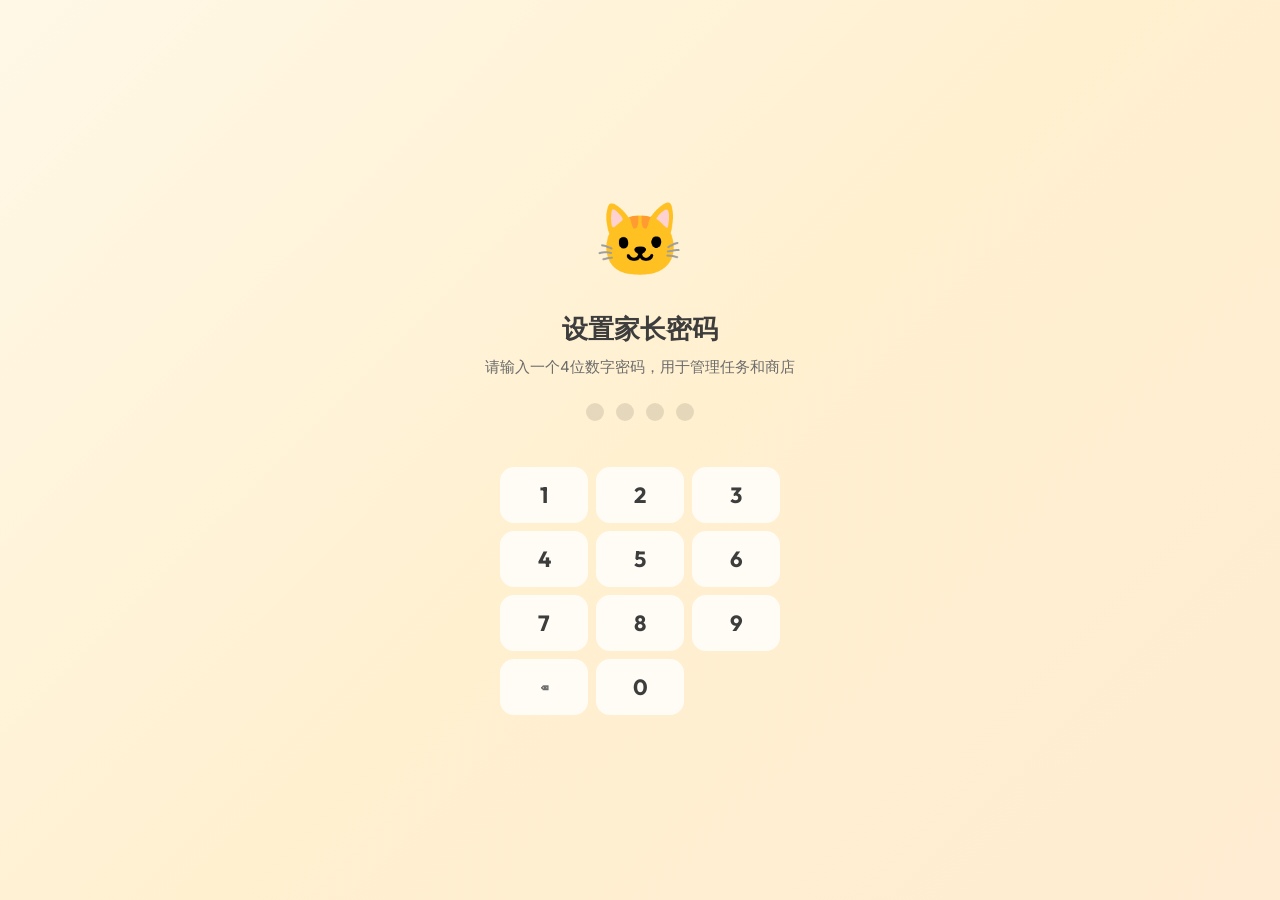
==== commit c21f3927: "v2.0.12: 首页改名宠物 + 兑换折叠 + 现有余额 + 真实等级 + 重置保护 + 打卡天数 + 历史记录 + 伊伊专属任务 + 重置基础100金币" ====
--- a/index.html
+++ b/index.html
@@ -4,7 +4,7 @@
   <meta charset="UTF-8">
   <meta name="viewport" content="width=device-width, initial-scale=1.0, maximum-scale=1.0, user-scalable=no, viewport-fit=cover">
   <meta name="apple-mobile-web-app-capable" content="yes">
-  <meta name="apple-mobile-web-app-status-bar-style" content="black-translucent">
+  <meta name="apple-mobile-web-app-status-bar-style" content="default">
   <meta name="apple-mobile-web-app-title" content="小宠打卡">
   <meta name="theme-color" content="#FFC857">
   <meta name="description" content="小朋友的电子宠物打卡养成APP">
@@ -17,20 +17,64 @@
   <link rel="preconnect" href="https://fonts.googleapis.com">
   <link href="https://fonts.googleapis.com/css2?family=Inter:wght@400;500;600;700&family=Outfit:wght@600;700;800&display=swap" rel="stylesheet">
 
-  <link rel="stylesheet" href="styles.css?v=2.1.1">
+  <link rel="stylesheet" href="styles.css?v=19">
   <title>小宠打卡 - 电子宠物养成</title>
 </head>
 <body>
 <div id="app">
 
-  <!-- 在线/离线状态指示器 -->
-  <div id="online-indicator" class="online-indicator">🟢 在线</div>
-
-
   <!-- ===== Parent Mode Bar ===== -->
   <div class="parent-bar" id="parent-bar">
     🔒 家长模式 · 可编辑任务和商品
     <button class="exit-btn" onclick="exitParentMode()">退出</button>
+  </div>
+
+  <!-- ===== Task Page ===== -->
+  <div class="page active" id="page-tasks">
+    <div class="status-bar">
+      <span class="status-time">9:41</span>
+      <div class="icons">
+        <svg viewBox="0 0 24 24" fill="currentColor"><path d="M12 21l-1.45-1.32C5.4 15.36 2 12.28 2 8.5 2 5.42 4.42 3 7.5 3c1.74 0 3.41.81 4.5 2.09C13.09 3.81 14.76 3 16.5 3 19.58 3 22 5.42 22 8.5c0 3.78-3.4 6.86-8.55 11.18L12 21z"/></svg>
+        <svg viewBox="0 0 24 24" fill="currentColor"><path d="M1 9l2 2c4.97-4.97 13.03-4.97 18 0l2-2C16.93 2.93 7.08 2.93 1 9zm8 8l3 3 3-3c-1.65-1.66-4.34-1.66-6 0zm-4-4l2 2c2.76-2.76 7.24-2.76 10 0l2-2C15.14 9.14 8.87 9.14 5 13z"/></svg>
+        <svg viewBox="0 0 24 24" fill="currentColor"><path d="M15.67 4H14V2h-4v2H8.33C7.6 4 7 4.6 7 5.33v15.33C7 21.4 7.6 22 8.33 22h7.33c.74 0 1.34-.6 1.34-1.33V5.33C17 4.6 16.4 4 15.67 4z"/></svg>
+      </div>
+    </div>
+
+    <div class="page-header">
+      <div class="page-title">今日任务</div>
+      <span class="badge badge-points">
+        <svg viewBox="0 0 24 24" fill="currentColor"><path d="M12 2l2.4 7.4H22l-6.2 4.5 2.4 7.4L12 16.8l-6.2 4.5 2.4-7.4L2 9.4h7.6z"/></svg>
+        <span id="task-points">120</span>
+      </span>
+    </div>
+    <div class="page-subtitle">完成任务获得积分和金币，积分可到商店兑换奖品，金币用于照顾宠物</div>
+
+    <div class="task-list" id="task-list"></div>
+    <button class="add-button" id="add-task-btn" style="display:none" onclick="openTaskEditor()">
+      + 添加新任务
+    </button>
+
+    <div class="daily-summary">
+      <div class="summary-row">
+        <div class="summary-item">
+          <div class="summary-num" id="summary-completed">0/4</div>
+          <div class="summary-label">完成任务</div>
+        </div>
+        <div class="summary-item">
+          <div class="summary-num" id="summary-points">0</div>
+          <div class="summary-label">今日积分</div>
+        </div>
+        <div class="summary-item">
+          <div class="summary-num" id="summary-coins">0</div>
+          <div class="summary-label">今日金币</div>
+        </div>
+        <div class="summary-item">
+          <div class="summary-num" id="summary-days">0</div>
+          <div class="summary-label">累计打卡</div>
+        </div>
+      </div>
+      <div class="summary-tip">💡 每天完成任务，照顾小宠，还能去商店兑换奖品哦~</div>
+    </div>
   </div>
 
   <!-- ===== Home Page ===== -->
@@ -200,50 +244,6 @@
     </div>
   </div>
 
-  <!-- ===== Task Page ===== -->
-  <div class="page active" id="page-tasks">
-    <div class="status-bar">
-      <span class="status-time">9:41</span>
-      <div class="icons">
-        <svg viewBox="0 0 24 24" fill="currentColor"><path d="M12 21l-1.45-1.32C5.4 15.36 2 12.28 2 8.5 2 5.42 4.42 3 7.5 3c1.74 0 3.41.81 4.5 2.09C13.09 3.81 14.76 3 16.5 3 19.58 3 22 5.42 22 8.5c0 3.78-3.4 6.86-8.55 11.18L12 21z"/></svg>
-        <svg viewBox="0 0 24 24" fill="currentColor"><path d="M1 9l2 2c4.97-4.97 13.03-4.97 18 0l2-2C16.93 2.93 7.08 2.93 1 9zm8 8l3 3 3-3c-1.65-1.66-4.34-1.66-6 0zm-4-4l2 2c2.76-2.76 7.24-2.76 10 0l2-2C15.14 9.14 8.87 9.14 5 13z"/></svg>
-        <svg viewBox="0 0 24 24" fill="currentColor"><path d="M15.67 4H14V2h-4v2H8.33C7.6 4 7 4.6 7 5.33v15.33C7 21.4 7.6 22 8.33 22h7.33c.74 0 1.34-.6 1.34-1.33V5.33C17 4.6 16.4 4 15.67 4z"/></svg>
-      </div>
-    </div>
-
-    <div class="page-header">
-      <div class="page-title">今日任务</div>
-      <span class="badge badge-points">
-        <svg viewBox="0 0 24 24" fill="currentColor"><path d="M12 2l2.4 7.4H22l-6.2 4.5 2.4 7.4L12 16.8l-6.2 4.5 2.4-7.4L2 9.4h7.6z"/></svg>
-        <span id="task-points">120</span>
-      </span>
-    </div>
-    <div class="page-subtitle">完成任务获得积分和金币，积分可到商店兑换奖品，金币用于照顾宠物</div>
-
-    <div class="task-list" id="task-list"></div>
-    <button class="add-button" id="add-task-btn" style="display:none" onclick="openTaskEditor()">
-      + 添加新任务
-    </button>
-
-    <div class="daily-summary">
-      <div class="summary-row">
-        <div class="summary-item">
-          <div class="summary-num" id="summary-completed">0/4</div>
-          <div class="summary-label">完成任务</div>
-        </div>
-        <div class="summary-item">
-          <div class="summary-num" id="summary-points">0</div>
-          <div class="summary-label">今日积分</div>
-        </div>
-        <div class="summary-item">
-          <div class="summary-num" id="summary-coins">0</div>
-          <div class="summary-label">今日金币</div>
-        </div>
-      </div>
-      <div class="summary-tip">💡 每天完成任务，照顾小宠，还能去商店兑换奖品哦~</div>
-    </div>
-  </div>
-
   <!-- ===== Shop Page ===== -->
   <div class="page" id="page-shop">
     <div class="status-bar">
@@ -298,15 +298,21 @@
       <div>
         <div class="profile-name" id="profile-name">小图</div>
         <div class="profile-level" id="profile-level">Lv.5 宠物达人</div>
-        <div class="xp-progress">
-          <div class="xp-progress-bar" id="xp-progress-bar"></div>
-        </div>
-        <div class="xp-progress-text" id="xp-progress-text">0 / 100 XP</div>
       </div>
       <button class="profile-edit" onclick="openProfileEditor()">编辑</button>
     </div>
     <input type="file" id="avatar-file" accept="image/*" style="display:none" onchange="handleAvatarFile(this)">
 
+    <div class="stats-row stats-available">
+      <div class="stat-item">
+        <div class="stat-num" id="stat-available-points" style="color:var(--primary)">0</div>
+        <div class="stat-label">现有积分</div>
+      </div>
+      <div class="stat-item">
+        <div class="stat-num" id="stat-available-coins" style="color:var(--gold)">0</div>
+        <div class="stat-label">现有金币</div>
+      </div>
+    </div>
     <div class="stats-row">
       <div class="stat-item">
         <div class="stat-num" id="stat-tasks">42</div>
@@ -320,16 +326,9 @@
         <div class="stat-num" id="stat-coins">180</div>
         <div class="stat-label">累计金币</div>
       </div>
-      <div class="stat-item">
-        <div class="stat-num" id="stat-xp">0</div>
-        <div class="stat-label">经验值</div>
-      </div>
-    </div>
-
-    <div class="section-title" style="display:flex;align-items:center;justify-content:space-between">
-      <span>兑换记录</span>
-      <span class="section-more" id="history-more" onclick="showAllHistory()" style="display:none;font-size:13px;font-weight:500;color:var(--text-light);cursor:pointer">更多 ›</span>
-    </div>
+    </div>
+
+    <div class="section-title">兑换记录</div>
     <div id="history-list"></div>
 
     <div class="section-title" style="display:flex;align-items:center;justify-content:space-between">
@@ -364,7 +363,7 @@
       <div class="setting-item">
         <div class="setting-icon" style="background:#D9ECF7">ℹ️</div>
         <div class="setting-label">关于</div>
-        <div class="setting-value" id="app-version">v2.1.0</div>
+        <div class="setting-value" id="app-version">v2.0.0</div>
       </div>
       <div class="setting-item">
         <div class="setting-icon" style="background:#E0F0DA">💾</div>
@@ -390,7 +389,7 @@
       <span class="tab-label">任务</span>
     </button>
     <button class="tab-item" data-tab="home">
-      <span class="tab-icon">🐱</span>
+      <span class="tab-icon">🏠</span>
       <span class="tab-label">宠物</span>
     </button>
     <button class="tab-item" data-tab="shop">
@@ -486,11 +485,11 @@
     <div class="form-row">
       <div class="form-group">
         <label class="form-label">积分奖励 ⭐</label>
-        <input class="form-input" id="task-points-input" type="number" min="1" value="10" placeholder="积分">
+        <input class="form-input" id="task-points-input" type="number" min="1" value="2" placeholder="积分">
       </div>
       <div class="form-group">
         <label class="form-label">金币奖励 🪙</label>
-        <input class="form-input" id="task-coins-input" type="number" min="0" value="5" placeholder="金币">
+        <input class="form-input" id="task-coins-input" type="number" min="0" value="10" placeholder="金币">
       </div>
     </div>
     <div class="edit-actions">
@@ -595,24 +594,6 @@
 <!-- ===== Toast ===== -->
 <div class="toast" id="toast"></div>
 
-<!-- ===== Level Up Popup ===== -->
-<div class="popup-overlay" id="levelup-popup">
-  <div class="popup-card">
-    <div class="popup-icon">🎉</div>
-    <div class="popup-title">升级啦！</div>
-    <div class="popup-levelup">
-      <span class="levelup-old" id="levelup-old">Lv.1</span>
-      <span class="levelup-arrow">→</span>
-      <span class="levelup-new" id="levelup-new">Lv.2</span>
-    </div>
-    <div class="popup-desc" id="levelup-title">宠物升到了 Lv.2，解锁新外观！</div>
-    <button class="popup-btn" onclick="closePopup('levelup-popup')">太棒了！</button>
-  </div>
-</div>
-
-<!-- ===== Confetti Canvas ===== -->
-<canvas id="confetti-canvas" class="confetti-canvas"></canvas>
-
-<script src="app.js?v=2.1.1"></script>
+<script src="app.js?v=22"></script>
 </body>
 </html>
--- a/styles.css
+++ b/styles.css
@@ -679,25 +679,6 @@
   50% { transform: rotate(22deg); }
 }
 
-/* ========== Mood-driven appearance (added by JS updatePetAppearance) ========== */
-/* 饥饿：身体偏黄、轻微抖动 */
-.cat.pet-hungry .cat-body { background: #F2C572; }
-.cat.pet-hungry { animation: petShiver 0.5s ease-in-out infinite; }
-@keyframes petShiver {
-  0%, 100% { transform: translateX(0); }
-  25% { transform: translateX(-1.5px); }
-  75% { transform: translateX(1.5px); }
-}
-/* 脏：整体变灰 + 降低透明度 */
-.cat.pet-dirty { filter: grayscale(0.7) brightness(0.85); }
-/* 疲惫：尾巴下垂、动作迟缓 */
-.cat.pet-tired .cat-tail { transform: rotate(25deg); opacity: 0.7; }
-/* 不开心：耳朵/嘴下垂（复用眼部降低） */
-.cat.pet-sad .cat-eye { height: 4px; border-radius: 4px; }
-.cat.pet-sad .cat-body { background: #C7D8C2; }
-/* 非常开心：发光效果 */
-.cat.pet-happy { filter: drop-shadow(0 0 10px rgba(255,200,87,0.8)); }
-
 /* ===== Status Bars ===== */
 .status-section {
   background: var(--bg-card);
@@ -1170,6 +1151,18 @@
   gap: 10px;
   margin-bottom: 16px;
 }
+.stats-available {
+  grid-template-columns: repeat(2, 1fr);
+  margin-bottom: 10px;
+}
+.stats-available .stat-item {
+  background: linear-gradient(135deg, var(--blue-soft), #E8F4FD);
+  border: 1px solid rgba(45,145,230,0.15);
+}
+.stats-available .stat-label {
+  color: var(--primary);
+  font-weight: 600;
+}
 .stat-item {
   background: var(--bg-card);
   border-radius: var(--radius-md);
@@ -1219,6 +1212,22 @@
   flex-shrink: 0;
 }
 .history-body { flex: 1; }
+.history-inner { /* wrapper for visible items */ }
+.history-expand {
+  display: flex;
+  align-items: center;
+  justify-content: center;
+  gap: 4px;
+  padding: 10px 16px;
+  margin-top: 4px;
+  font-size: 13px;
+  color: var(--primary);
+  cursor: pointer;
+  user-select: none;
+  border-radius: var(--radius-md);
+  transition: background 0.2s;
+}
+.history-expand:hover { background: var(--blue-soft); }
 .history-name {
   font-size: 14px;
   font-weight: 600;
@@ -1465,7 +1474,8 @@
   position: fixed;
   bottom: calc(var(--tab-h) + 40px + var(--safe-bottom));
   left: 50%;
-  transform: translateX(-50%) translateY(20px);
+  transform: translateX(-50%) translateY(100px);
+  opacity: 0;
   background: rgba(0,0,0,0.8);
   color: white;
   padding: 12px 24px;
@@ -1473,100 +1483,11 @@
   font-size: 14px;
   font-weight: 500;
   z-index: 999;
-  opacity: 0;
-  visibility: hidden;
+  transition: transform 0.3s ease, opacity 0.3s ease;
+  white-space: nowrap;
   pointer-events: none;
-  transition: opacity 0.3s ease, transform 0.3s ease, visibility 0.3s ease;
-  white-space: nowrap;
-}
-.toast.show {
-  transform: translateX(-50%) translateY(0);
-  opacity: 1;
-  visibility: visible;
-  pointer-events: auto;
-}
-
-/* ===== Online Indicator ===== */
-.online-indicator {
-  position: fixed;
-  top: calc(var(--safe-top) + 8px);
-  right: 12px;
-  z-index: 1000;
-  font-size: 11px;
-  padding: 3px 10px;
-  border-radius: 12px;
-  background: rgba(214,58,47,0.85);
-  color: #fff;
-  transition: opacity 0.3s ease, transform 0.3s ease;
-  pointer-events: none;
-  opacity: 0;
-  transform: translateY(-12px);
-}
-.online-indicator.visible { opacity: 1; transform: translateY(0); }
-
-/* ===== Confetti Canvas ===== */
-.confetti-canvas {
-  position: fixed;
-  top: 0; left: 0;
-  width: 100%; height: 100%;
-  pointer-events: none;
-  z-index: 2000;
-}
-
-/* ===== Level Up Popup ===== */
-.popup-levelup {
-  display: flex;
-  align-items: center;
-  justify-content: center;
-  gap: 10px;
-  margin: 8px 0;
-  font-size: 22px;
-  font-weight: 700;
-}
-.levelup-old { color: var(--text-light); }
-.levelup-new { color: var(--green); }
-.levelup-arrow { color: var(--text-light); }
-
-/* ===== Achievements ===== */
-.achievements-card { padding: 4px 0; }
-.achievements-grid {
-  display: grid;
-  grid-template-columns: repeat(3, 1fr);
-  gap: 10px;
-  margin-top: 8px;
-}
-.achievement-item {
-  background: #fff;
-  border-radius: 14px;
-  padding: 12px 8px;
-  text-align: center;
-  box-shadow: 0 2px 8px rgba(0,0,0,0.05);
-}
-.achievement-item.locked { opacity: 0.45; filter: grayscale(0.8); }
-.achievement-emoji { font-size: 28px; }
-.achievement-name { font-size: 12px; margin-top: 4px; font-weight: 600; }
-.achievement-desc { font-size: 10px; color: var(--text-light); margin-top: 2px; }
-
-/* ===== XP Progress ===== */
-.xp-progress {
-  height: 6px;
-  background: #EDEDED;
-  border-radius: 3px;
-  margin-top: 6px;
-  overflow: hidden;
-}
-.xp-progress-bar {
-  height: 100%;
-  width: 0%;
-  background: linear-gradient(90deg, var(--green), #A5D78F);
-  border-radius: 3px;
-  transition: width 0.4s ease;
-}
-.xp-progress-text {
-  font-size: 11px;
-  color: var(--text-light);
-  margin-top: 3px;
-}
+}
+.toast.show { transform: translateX(-50%) translateY(0); opacity: 1; }
 
 /* ===== Parent Mode ===== */
 .parent-toggle {
